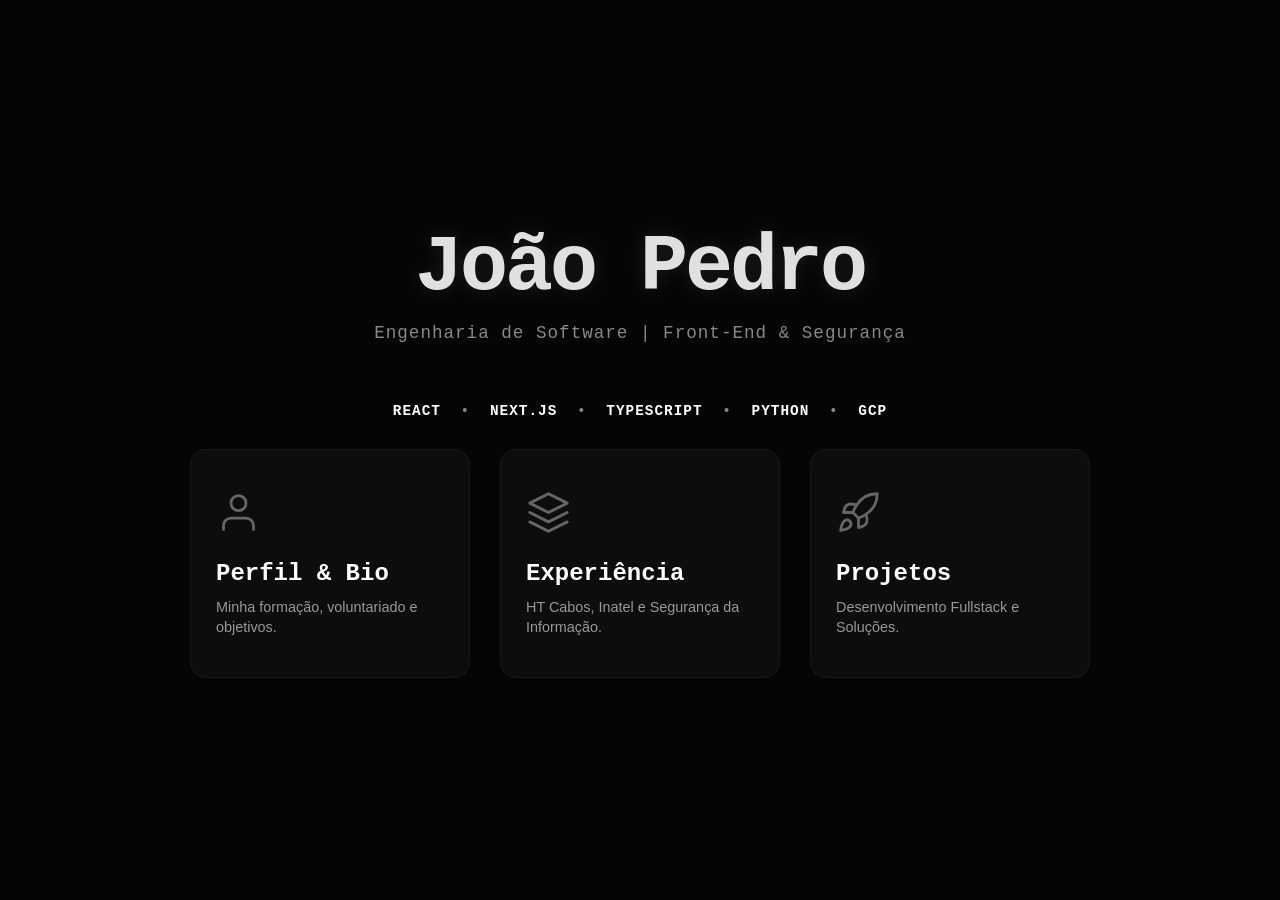
==== index.html @ fe5b1ebb "criando portfolio" ====
<!DOCTYPE html>
<html lang="pt-br">

<head>
    <meta charset="UTF-8">
    <meta name="viewport" content="width=device-width, initial-scale=1.0">
    <title>João Pedro | Portfolio</title>
    <link rel="stylesheet" href="style.css">
</head>

<body>
    <canvas id="bg-canvas"></canvas>

    <div class="intro-container" id="welcome-screen">
        <h1 class="glitch" data-text="João Pedro">João Pedro</h1>
        <p class="subtitle">Engenharia de Software | Front-End & Segurança</p>

        <div class="tech-stack-bar">
            <span>React</span> • <span>Next.js</span> • <span>TypeScript</span> • <span>Python</span> • <span>GCP</span>
        </div>

        <div class="menu-grid">
            <div class="menu-card" data-target="sobre">
                <div class="card-content">
                    <svg class="card-icon" viewBox="0 0 24 24" fill="none" stroke="currentColor" stroke-width="1.5"
                        stroke-linecap="round" stroke-linejoin="round">
                        <path d="M20 21v-2a4 4 0 0 0-4-4H8a4 4 0 0 0-4 4v2"></path>
                        <circle cx="12" cy="7" r="4"></circle>
                    </svg>
                    <h3>Perfil & Bio</h3>
                    <p>Minha formação, voluntariado e objetivos.</p>
                </div>
                <div class="card-glow"></div>
            </div>

            <div class="menu-card" data-target="carreira">
                <div class="card-content">
                    <svg class="card-icon" viewBox="0 0 24 24" fill="none" stroke="currentColor" stroke-width="1.5"
                        stroke-linecap="round" stroke-linejoin="round">
                        <path d="M12 2L2 7l10 5 10-5-10-5zM2 17l10 5 10-5M2 12l10 5 10-5"></path>
                    </svg>
                    <h3>Experiência</h3>
                    <p>HT Cabos, Inatel e Segurança da Informação.</p>
                </div>
                <div class="card-glow"></div>
            </div>

            <div class="menu-card projects-card" data-target="projetos">
                <div class="card-content">
                    <svg class="card-icon" viewBox="0 0 24 24" fill="none" stroke="currentColor" stroke-width="1.5"
                        stroke-linecap="round" stroke-linejoin="round">
                        <path
                            d="M4.5 16.5c-1.5 1.26-2 5-2 5s3.74-.5 5-2c.71-.84.7-2.13-.09-2.91a2.18 2.18 0 0 0-2.91-.09z">
                        </path>
                        <path
                            d="m12 15-3-3a22 22 0 0 1 2-3.95A12.88 12.88 0 0 1 22 2c0 2.72-.78 7.5-6 11a22.35 22.35 0 0 1-4 2z">
                        </path>
                        <path d="M9 12H4s.55-3.03 2-4c1.62-1.08 5 0 5 0"></path>
                        <path d="M12 15v5s3.03-.55 4-2c1.08-1.62 0-5 0-5"></path>
                    </svg>
                    <h3>Projetos</h3>
                    <p>Desenvolvimento Fullstack e Soluções.</p>
                </div>
                <div class="card-glow"></div>
            </div>
        </div>
    </div>

    <main id="content-layer" class="hidden">
        <button id="back-btn">
            <svg width="20" height="20" viewBox="0 0 24 24" fill="none" stroke="currentColor" stroke-width="2">
                <path d="M19 12H5M12 19l-7-7 7-7" />
            </svg>
            Voltar ao Menu
        </button>

        <article id="sobre" class="content-section">
            <div class="section-header">
                <h2 class="glitch-title">Perfil <span class="highlight">&</span> Bio</h2>
                <p class="section-desc">A fusão entre Lógica, Física e Engenharia de Software.</p>
            </div>

            <div class="bio-container">
                <div class="bio-card highlight-card">
                    <h3>João Pedro Chiachio</h3>
                    <p class="role">Front-end Developer & Security Enthusiast</p>
                    <p class="bio-text">
                        Graduando em Engenharia de Software pelo Inatel. Meu foco não é apenas escrever código, mas
                        criar <strong>experiências digitais</strong> que sejam performáticas e seguras.
                        Transito com facilidade entre a construção de interfaces complexas (React/Next.js) e a lógica de
                        proteção de dados.
                    </p>
                </div>

                <div class="bio-grid">
                    <div class="info-card">
                        <div class="icon-box">💡</div>
                        <h4>Resolução de Problemas</h4>
                        <p>Abordagem analítica herdada da física para debugar e otimizar sistemas complexos.</p>
                    </div>
                    <div class="info-card">
                        <div class="icon-box">🤝</div>
                        <h4>Voluntariado</h4>
                        <p>Atuação social na Primeira Igreja Batista, liderando eventos e ensinando música.</p>
                    </div>
                    <div class="info-card">
                        <div class="icon-box">🚀</div>
                        <h4>Objetivo</h4>
                        <p>Especializar-me em Arquitetura de Software e Cibersegurança aplicada ao Front-end.</p>
                    </div>
                </div>
            </div>
        </article>


        <article id="carreira" class="content-section">
            <div class="section-header">
                <h2 class="glitch-title">Minha <span class="highlight">Jornada</span></h2>
                <p class="section-desc">Experiência Profissional, Formação e Certificações.</p>
            </div>

            <div class="timeline-container">

                <h3 class="timeline-group-title">Experiência Profissional</h3>

                <div class="timeline-card current">
                    <div class="time-marker">Nov 2025 - Atual</div>
                    <div class="card-body">
                        <div class="card-top">
                            <div>
                                <h3>Estagiário em Desenvolvimento</h3>
                                <h4>HT Cabos e Tecnologia</h4>
                            </div>
                            <img src="https://media.licdn.com/dms/image/v2/C4D0BAQF_L1q_8yZq_Q/company-logo_100_100/company-logo_100_100/0/1630578663870?e=1746057600&v=beta&t=example"
                                alt="HT" class="company-logo" onerror="this.style.display='none'">
                        </div>
                        <p>Desenvolvimento Fullstack. Criação de interfaces com <strong>React/Next.js</strong> e
                            manipulação de dados com <strong>Python/SQL</strong>.</p>
                        <div class="tech-tags">
                            <span>Next.js</span><span>TypeScript</span><span>SQL</span>
                        </div>
                    </div>
                </div>

                <div class="timeline-card">
                    <div class="time-marker">Fev 2025 - Ago 2025</div>
                    <div class="card-body">
                        <div class="card-top">
                            <div>
                                <h3>Estagiário em Segurança da Informação</h3>
                                <h4>Inatel</h4>
                            </div>
                        </div>
                        <p>Análise de vulnerabilidades, resposta a incidentes e gestão da plataforma <em>Hacker
                                Rangers</em>.</p>
                        <div class="tech-tags">
                            <span>InfoSec</span><span>Power Automate</span>
                        </div>
                    </div>
                </div>

                <h3 class="timeline-group-title" style="margin-top: 50px;">Formação & Certificados</h3>

                <div class="education-grid">
                    <div class="edu-card">
                        <span class="year">2024 - 2029</span>
                        <h3>Engenharia de Software</h3>
                        <h4>Inatel</h4>
                        <p>Bacharelado focado em arquitetura, desenvolvimento e gestão de projetos.</p>
                    </div>

                    <div class="edu-card">
                        <span class="year">2021 - 2022</span>
                        <h3>Técnico em Telecomunicações</h3>
                        <h4>Etec Getúlio Vargas</h4>
                        <p>Base sólida em eletrônica e redes.</p>
                    </div>

                    <div class="edu-card cert">
                        <span class="year">2025</span>
                        <h3>Associate Cloud Engineer</h3>
                        <h4>Google Cloud (Udemy)</h4>
                        <p>Certificação em infraestrutura e serviços na nuvem GCP.</p>
                    </div>
                </div>

            </div>
        </article>


        <article id="projetos" class="content-section">
            <div class="section-header">
                <h2 class="glitch-title">Projetos <span class="highlight">&</span> Cases</h2>
                <p class="section-desc">De soluções corporativas a projetos pessoais.</p>
            </div>

            <div class="projects-wrapper">

                <div class="project-showcase">
                    <div class="project-preview" style="background: linear-gradient(135deg, #003366, #001a33);">
                        <div class="fake-browser">
                            <div class="dots"><span></span><span></span><span></span></div>
                            <div class="url">refrinova.ind.br</div>
                        </div>
                    </div>
                    <div class="project-details">
                        <h3>Refrinova Website</h3>
                        <p class="desc">Plataforma institucional desenvolvida para a indústria de refrigeração. Foco
                            total em SEO, performance de carregamento e design responsivo para atrair novos clientes.
                        </p>
                        <div class="tech-stack">
                            <span>HTML5</span><span>CSS3</span><span>JavaScript</span>
                        </div>
                        <a href="https://refrinova.ind.br" target="_blank" class="btn-project">Visitar Site ↗</a>
                    </div>
                </div>

                <div class="project-showcase">
                    <div class="project-preview" style="background: linear-gradient(135deg, #1a4d2e, #0f2e1b);">
                        <div class="fake-browser">
                            <div class="dots"><span></span><span></span><span></span></div>
                            <div class="url">github.io/futebol-dos-amigos</div>
                        </div>
                    </div>
                    <div class="project-details">
                        <div style="display: flex; justify-content: space-between; align-items: center;">
                            <h3>Futebol dos Amigos</h3>
                            <span
                                style="font-size: 0.7rem; background: #333; padding: 4px 8px; border-radius: 4px; color: #aaa; border: 1px solid #444;">HOBBY</span>
                        </div>
                        <p class="desc">Dashboard interativo criado para gerenciar as estatísticas do futebol de sábado.
                            Inclui artilharia, dados dos jogadores e histórico de partidas.</p>
                        <div class="tech-stack">
                            <span>GitHub Pages</span><span>JS Vanilla</span><span>CSS</span>
                        </div>
                        <a href="https://joaopedrochiachio.github.io/futebol-dos-amigos/" target="_blank"
                            class="btn-project">Ver Estatísticas ⚽</a>
                    </div>
                </div>

            </div>
        </article>

    </main>

    <div id="lightning-flash"></div>
    <script type="module" src="script.js"></script>
</body>

</html>
---- style.css ----
/* Reset Básico */
* {
    margin: 0;
    padding: 0;
    box-sizing: border-box;
    font-family: 'Courier New', monospace;
}

body {
    background-color: #050505;
    /* Preto quase absoluto */
    color: #e0e0e0;
    overflow: hidden;
    height: 100vh;
    width: 100vw;
    display: flex;
    /* Flexbox para centralizar tudo */
    justify-content: center;
    /* Centro Horizontal */
    align-items: center;
    /* Centro Vertical */
}

/* Canvas no fundo */
#bg-canvas {
    position: absolute;
    top: 0;
    left: 0;
    width: 100%;
    height: 100%;
    z-index: -1;
}

/* Container Central */
.intro-container {
    text-align: center;
    position: relative;
    z-index: 10;
    width: 100%;
    max-width: 1200px;
    /* Limite de largura para não espalhar demais */
    padding: 20px;
}

h1 {
    font-size: 5rem;
    /* Nome maior */
    margin-bottom: 10px;
    letter-spacing: -3px;
    text-shadow: 0 0 20px rgba(255, 255, 255, 0.1);
}

.subtitle {
    color: #888;
    margin-bottom: 60px;
    /* Mais espaço entre texto e cards */
    font-size: 1.1rem;
    letter-spacing: 1px;
}

/* --- GRID DE MENU --- */
.menu-grid {
    display: flex;
    /* Mudei de Grid para Flex para centralizar melhor */
    justify-content: center;
    gap: 30px;
    /* Espaço entre cards */
    flex-wrap: wrap;
}

/* Estrutura do Card */
.menu-card {
    background: rgba(15, 15, 15, 0.8);
    border: 1px solid rgba(255, 255, 255, 0.05);
    border-radius: 16px;
    width: 280px;
    /* Largura fixa para padronizar */
    padding: 40px 25px;
    cursor: pointer;
    position: relative;
    overflow: hidden;
    transition: all 0.4s cubic-bezier(0.25, 0.8, 0.25, 1);
    backdrop-filter: blur(10px);
    text-align: left;
}

/* Ícones SVG */
.card-icon {
    width: 45px;
    height: 45px;
    stroke: #666;
    margin-bottom: 20px;
    transition: 0.4s;
}

.menu-card h3 {
    font-size: 1.5rem;
    margin-bottom: 10px;
    color: #fff;
}

.menu-card p {
    font-size: 0.9rem;
    color: #999;
    line-height: 1.4;
    font-family: sans-serif;
}

/* Glow e Hover */
.card-glow {
    position: absolute;
    top: -50%;
    left: -50%;
    width: 200%;
    height: 200%;
    background: radial-gradient(circle, rgba(212, 0, 0, 0.3) 0%, transparent 60%);
    opacity: 0;
    transform: scale(0.5);
    transition: all 0.5s ease;
    pointer-events: none;
}

.menu-card:hover {
    transform: translateY(-15px);
    /* Sobe mais */
    border-color: #D40000;
    box-shadow: 0 20px 40px rgba(0, 0, 0, 0.6);
}

.menu-card:hover .card-icon {
    stroke: #D40000;
    transform: scale(1.1);
}

.menu-card:hover h3 {
    color: #fff;
}

.menu-card:hover .card-glow {
    opacity: 1;
    transform: scale(1);
}

/* Card Projetos Especial (Amarelo) */
.menu-card.projects-card:hover {
    border-color: #FFD700;
}

.menu-card.projects-card:hover .card-icon {
    stroke: #FFD700;
}

.menu-card.projects-card:hover .card-glow {
    background: radial-gradient(circle, rgba(255, 215, 0, 0.2) 0%, transparent 60%);
}

/* --- TELA DE CONTEÚDO (PÁGINAS INTERNAS) --- */
#content-layer {
    position: fixed;
    top: 0;
    left: 0;
    width: 100%;
    height: 100%;
    background: #0a0a0a;
    z-index: 100;
    opacity: 0;
    pointer-events: none;
    transition: opacity 0.8s ease;
    padding: 60px;
    overflow-y: auto;
}

#content-layer.visible {
    opacity: 1;
    pointer-events: auto;
}

/* Transições da Home */
#welcome-screen {
    transition: opacity 0.5s ease, transform 0.8s ease;
    width: 100%;
}

#welcome-screen.inactive {
    opacity: 0;
    transform: scale(1.1);
    pointer-events: none;
}

/* Flash do Raio */
#lightning-flash {
    position: fixed;
    top: 0;
    left: 0;
    width: 100vw;
    height: 100vh;
    background: white;
    opacity: 0;
    pointer-events: none;
    z-index: 9999;
    mix-blend-mode: overlay;
}

.flash-active {
    animation: flashAnim 0.8s ease-out forwards;
}

@keyframes flashAnim {
    0% {
        opacity: 0;
    }

    10% {
        opacity: 1;
        background: #FFD700;
    }

    100% {
        opacity: 0;
    }
}

@media (max-width: 900px) {
    .menu-grid {
        flex-direction: column;
        align-items: center;
    }

    h1 {
        font-size: 3rem;
    }

    .menu-card {
        width: 100%;
        max-width: 350px;
    }
}

/* --- BARRA SOCIAL --- */
.social-bar {
    display: flex;
    justify-content: center;
    gap: 15px;
    margin-bottom: 40px;
    /* Espaço antes dos cards */
}

.social-btn {
    display: flex;
    align-items: center;
    gap: 10px;
    padding: 10px 20px;
    border-radius: 30px;
    text-decoration: none;
    font-weight: bold;
    font-size: 0.9rem;
    transition: 0.3s;
    border: 1px solid rgba(255, 255, 255, 0.1);
    background: rgba(255, 255, 255, 0.05);
    color: #fff;
    font-family: sans-serif;
}

.social-btn.linkedin:hover {
    background: #0077B5;
    /* Azul LinkedIn */
    border-color: #0077B5;
    transform: translateY(-3px);
    box-shadow: 0 5px 15px rgba(0, 119, 181, 0.4);
}

.social-btn.github:hover {
    background: #333;
    border-color: #fff;
    transform: translateY(-3px);
}

/* --- ESTILOS DE CONTEÚDO INTERNO --- */

.section-title {
    font-size: 2.5rem;
    margin-bottom: 40px;
    border-bottom: 2px solid var(--mcqueen-red);
    display: inline-block;
    padding-bottom: 10px;
}

/* Tech Stack Bar (Tela Inicial) */
.tech-stack-bar {
    margin-bottom: 30px;
    color: #888;
    font-size: 0.9rem;
    letter-spacing: 1px;
    text-transform: uppercase;
}

.tech-stack-bar span {
    color: #fff;
    margin: 0 10px;
    font-weight: bold;
}

/* --- TIMELINE (CARREIRA) --- */
.timeline {
    position: relative;
    border-left: 3px solid rgba(255, 255, 255, 0.1);
    margin-left: 20px;
    padding-left: 40px;
}

.timeline-item {
    margin-bottom: 50px;
    position: relative;
}

.timeline-dot {
    width: 16px;
    height: 16px;
    background: var(--mcqueen-red);
    border-radius: 50%;
    position: absolute;
    left: -49px;
    top: 5px;
    box-shadow: 0 0 10px var(--mcqueen-red);
}

.timeline-date {
    color: var(--lightning-yellow);
    font-weight: bold;
    margin-bottom: 5px;
    font-size: 0.9rem;
}

.timeline-content {
    background: rgba(255, 255, 255, 0.03);
    padding: 25px;
    border-radius: 8px;
    border: 1px solid rgba(255, 255, 255, 0.05);
    transition: 0.3s;
}

.timeline-content:hover {
    background: rgba(255, 255, 255, 0.08);
    transform: translateX(10px);
    border-color: var(--mcqueen-red);
}

.timeline-content h3 {
    font-size: 1.4rem;
    color: #fff;
}

.timeline-content h4 {
    color: #aaa;
    margin-bottom: 15px;
    font-style: italic;
}

.timeline-content p {
    line-height: 1.6;
    color: #ccc;
}

.tags {
    margin-top: 15px;
    display: flex;
    gap: 10px;
    flex-wrap: wrap;
}

.tags span {
    background: rgba(0, 0, 0, 0.3);
    padding: 5px 12px;
    border-radius: 20px;
    font-size: 0.8rem;
    color: var(--lightning-yellow);
    border: 1px solid rgba(255, 215, 0, 0.2);
}

/* --- SOBRE (GRID) --- */
.about-grid {
    display: grid;
    grid-template-columns: repeat(auto-fit, minmax(300px, 1fr));
    gap: 20px;
}

.about-card {
    background: rgba(20, 20, 20, 0.6);
    padding: 25px;
    border-radius: 12px;
    border: 1px solid rgba(255, 255, 255, 0.05);
}

.about-card h3 {
    color: var(--mcqueen-red);
    margin-bottom: 15px;
}

.about-card ul {
    list-style: none;
}

.about-card ul li {
    margin-bottom: 10px;
    color: #ccc;
    border-bottom: 1px solid #222;
    padding-bottom: 5px;
}

.cert-badge {
    background: #fff;
    color: #000;
    padding: 10px;
    border-radius: 8px;
    display: flex;
    align-items: center;
    gap: 10px;
    font-weight: bold;
    font-size: 0.9rem;
}

/* --- PROJETOS (GRID) --- */
.projects-grid-display {
    display: grid;
    grid-template-columns: repeat(auto-fill, minmax(300px, 1fr));
    gap: 30px;
}

.project-box {
    background: #111;
    border-radius: 12px;
    overflow: hidden;
    border: 1px solid #333;
    transition: 0.3s;
}

.project-box:hover {
    transform: translateY(-10px);
    border-color: var(--lightning-yellow);
}

.project-img {
    height: 150px;
    width: 100%;
}

.project-info {
    padding: 20px;
}

.project-info h3 {
    color: #fff;
    margin-bottom: 10px;
}

.project-info p {
    font-size: 0.9rem;
    color: #888;
    margin-bottom: 20px;
}

.project-info a {
    color: var(--lightning-yellow);
    text-decoration: none;
    font-weight: bold;
}

/* --- IMPORTANDO FONTES MODERNAS --- */
@import url('https://fonts.googleapis.com/css2?family=Inter:wght@300;400;600;800&display=swap');

/* --- LAYOUT GERAL DO CONTEÚDO --- */
#content-layer {
    background: #050505;
    /* Fundo bem escuro */
    padding: 40px 20px;
    overflow-y: auto;
    /* Scrollbar estilizada */
    scrollbar-width: thin;
    scrollbar-color: #333 #000;
}

/* Botão Voltar Melhorado */
#back-btn {
    display: flex;
    align-items: center;
    gap: 10px;
    background: transparent;
    border: 1px solid rgba(255, 255, 255, 0.1);
    color: #888;
    padding: 10px 20px;
    border-radius: 30px;
    font-family: 'Inter', sans-serif;
    font-weight: 600;
    cursor: pointer;
    transition: 0.3s;
    margin-bottom: 40px;
}

#back-btn:hover {
    background: rgba(255, 255, 255, 0.05);
    color: #fff;
    border-color: #fff;
}

/* Cabeçalhos de Seção */
.section-header {
    margin-bottom: 60px;
    text-align: left;
    max-width: 800px;
    margin-left: auto;
    margin-right: auto;
}

.glitch-title {
    font-family: 'Courier New', monospace;
    /* Mantém identidade tech */
    font-size: 3rem;
    color: #fff;
    margin-bottom: 10px;
}

.highlight {
    color: var(--mcqueen-red);
}

.section-desc {
    font-family: 'Inter', sans-serif;
    font-size: 1.1rem;
    color: #888;
}

/* --- LÓGICA DE EXIBIÇÃO DAS SEÇÕES (ESSENCIAL) --- */

/* 1. Por padrão, ESCONDE todas as seções */
.content-section {
    display: none;
    opacity: 0;
    transform: translateY(20px);
    transition: opacity 0.5s ease, transform 0.5s ease;
}

/* 2. Mostra APENAS a seção que tiver a classe .active (adicionada pelo JS) */
.content-section.active {
    display: block;
    opacity: 1;
    transform: translateY(0);
    animation: fadeInSection 0.8s ease forwards;
}

/* Animação suave de entrada */
@keyframes fadeInSection {
    0% {
        opacity: 0;
        transform: translateY(30px);
    }

    100% {
        opacity: 1;
        transform: translateY(0);
    }
}

/* --- ESTILOS DO PERFIL & BIO --- */
.bio-container {
    max-width: 900px;
    margin: 0 auto;
}

.bio-card.highlight-card {
    background: linear-gradient(180deg, rgba(20, 20, 20, 0.8), rgba(10, 10, 10, 0.9));
    border: 1px solid rgba(255, 255, 255, 0.08);
    padding: 40px;
    border-radius: 20px;
    margin-bottom: 30px;
    box-shadow: 0 10px 30px rgba(0, 0, 0, 0.5);
}

.bio-card h3 {
    font-family: 'Inter', sans-serif;
    font-size: 2rem;
    color: #fff;
    margin-bottom: 5px;
}

.bio-card .role {
    color: var(--lightning-yellow);
    font-family: 'Courier New', monospace;
    margin-bottom: 20px;
    font-size: 0.9rem;
}

.bio-text {
    font-family: 'Inter', sans-serif;
    color: #ccc;
    line-height: 1.8;
    font-size: 1.05rem;
}

.bio-grid {
    display: grid;
    grid-template-columns: repeat(auto-fit, minmax(250px, 1fr));
    gap: 20px;
}

.info-card {
    background: rgba(255, 255, 255, 0.03);
    padding: 25px;
    border-radius: 15px;
    border: 1px solid rgba(255, 255, 255, 0.05);
    transition: 0.3s;
}

.info-card:hover {
    transform: translateY(-5px);
    background: rgba(255, 255, 255, 0.06);
    border-color: var(--mcqueen-red);
}

.icon-box {
    font-size: 2rem;
    margin-bottom: 15px;
}

.info-card h4 {
    font-family: 'Inter', sans-serif;
    color: #fff;
    margin-bottom: 10px;
}

.info-card p {
    font-family: 'Inter', sans-serif;
    color: #888;
    font-size: 0.9rem;
    line-height: 1.5;
}


/* --- ESTILOS DA EXPERIÊNCIA (TIMELINE) --- */
.timeline-container {
    max-width: 800px;
    margin: 0 auto;
    position: relative;
}

.timeline-group-title {
    font-family: 'Courier New', monospace;
    color: #666;
    font-size: 0.9rem;
    text-transform: uppercase;
    margin-bottom: 20px;
    border-left: 2px solid var(--mcqueen-red);
    padding-left: 10px;
}

.timeline-card {
    display: flex;
    gap: 20px;
    margin-bottom: 30px;
    opacity: 0;
    animation: slideIn 0.6s forwards;
    /* Animação de entrada */
}

.timeline-card:nth-child(2) {
    animation-delay: 0.2s;
}

.timeline-card:nth-child(3) {
    animation-delay: 0.4s;
}

.time-marker {
    min-width: 120px;
    text-align: right;
    font-family: 'Courier New', monospace;
    font-size: 0.85rem;
    color: #888;
    padding-top: 5px;
}

.timeline-card.current .time-marker {
    color: var(--lightning-yellow);
    font-weight: bold;
}

.card-body {
    flex: 1;
    background: #111;
    padding: 25px;
    border-radius: 12px;
    border-left: 3px solid #333;
    transition: 0.3s;
    position: relative;
    overflow: hidden;
}

.timeline-card.current .card-body {
    border-left-color: var(--mcqueen-red);
    background: linear-gradient(90deg, #111, #160a0a);
}

.card-body:hover {
    transform: translateX(10px);
    box-shadow: 0 5px 20px rgba(0, 0, 0, 0.4);
}

.card-top h3 {
    font-family: 'Inter', sans-serif;
    font-size: 1.2rem;
    color: #fff;
}

.card-top h4 {
    font-family: 'Inter', sans-serif;
    font-size: 0.95rem;
    color: #aaa;
    margin-bottom: 15px;
    font-weight: 400;
}

.card-body p {
    font-family: 'Inter', sans-serif;
    color: #ccc;
    font-size: 0.95rem;
    line-height: 1.6;
    margin-bottom: 15px;
}

.tech-tags span {
    display: inline-block;
    background: rgba(255, 255, 255, 0.05);
    color: #ddd;
    font-family: 'Courier New', monospace;
    font-size: 0.75rem;
    padding: 4px 10px;
    border-radius: 4px;
    margin-right: 8px;
    border: 1px solid rgba(255, 255, 255, 0.1);
}

/* Educação Grid */
.education-grid {
    display: grid;
    grid-template-columns: repeat(auto-fit, minmax(240px, 1fr));
    gap: 20px;
}

.edu-card {
    background: #111;
    padding: 20px;
    border-radius: 10px;
    border: 1px solid #222;
    transition: 0.3s;
}

.edu-card:hover {
    border-color: #444;
}

.edu-card .year {
    font-family: 'Courier New', monospace;
    color: #666;
    font-size: 0.8rem;
    display: block;
    margin-bottom: 5px;
}

.edu-card h3 {
    font-family: 'Inter', sans-serif;
    color: #fff;
    font-size: 1.1rem;
}

.edu-card h4 {
    font-family: 'Inter', sans-serif;
    color: #888;
    font-size: 0.9rem;
    margin-bottom: 10px;
}

.edu-card p {
    font-family: 'Inter', sans-serif;
    color: #aaa;
    font-size: 0.85rem;
    line-height: 1.4;
}

.edu-card.cert {
    border-color: rgba(255, 215, 0, 0.2);
}

/* Borda dourada sutil para Cert */

/* --- ESTILOS DOS PROJETOS --- */
.projects-wrapper {
    display: flex;
    flex-direction: column;
    gap: 40px;
    max-width: 900px;
    margin: 0 auto;
}

.project-showcase {
    display: flex;
    background: #111;
    border-radius: 16px;
    overflow: hidden;
    border: 1px solid #222;
    transition: 0.4s;
}

.project-showcase:hover {
    border-color: #444;
    box-shadow: 0 15px 40px rgba(0, 0, 0, 0.4);
    transform: translateY(-5px);
}

.project-preview {
    width: 45%;
    position: relative;
    display: flex;
    align-items: center;
    justify-content: center;
}

.fake-browser {
    width: 80%;
    height: 60%;
    background: rgba(0, 0, 0, 0.5);
    border-radius: 8px;
    border: 1px solid rgba(255, 255, 255, 0.1);
    padding: 10px;
}

.fake-browser .dots {
    display: flex;
    gap: 5px;
    margin-bottom: 10px;
}

.fake-browser .dots span {
    width: 8px;
    height: 8px;
    background: #555;
    border-radius: 50%;
}

.fake-browser .url {
    font-family: 'Courier New', monospace;
    color: #888;
    font-size: 0.7rem;
    text-align: center;
    background: #000;
    padding: 4px;
    border-radius: 4px;
}

.project-details {
    padding: 40px;
    width: 55%;
    display: flex;
    flex-direction: column;
    justify-content: center;
}

.project-details h3 {
    font-family: 'Inter', sans-serif;
    font-size: 1.8rem;
    color: #fff;
    margin-bottom: 10px;
}

.project-details .desc {
    font-family: 'Inter', sans-serif;
    color: #aaa;
    line-height: 1.6;
    margin-bottom: 20px;
}

.tech-stack {
    margin-bottom: 25px;
}

.tech-stack span {
    color: var(--mcqueen-red);
    font-family: 'Courier New', monospace;
    font-size: 0.85rem;
    margin-right: 15px;
    font-weight: bold;
}

.btn-project {
    display: inline-block;
    width: fit-content;
    padding: 12px 25px;
    background: #fff;
    color: #000;
    text-decoration: none;
    font-weight: bold;
    border-radius: 30px;
    font-family: 'Inter', sans-serif;
    transition: 0.3s;
}

.btn-project:hover {
    background: var(--lightning-yellow);
    transform: translateX(5px);
}

/* Responsividade */
@media (max-width: 768px) {
    .timeline-card {
        flex-direction: column;
        gap: 5px;
    }

    .time-marker {
        text-align: left;
        padding-left: 25px;
    }

    .project-showcase {
        flex-direction: column;
    }

    .project-preview {
        width: 100%;
        height: 200px;
    }

    .project-details {
        width: 100%;
        padding: 25px;
    }
}

@keyframes slideIn {
    from {
        opacity: 0;
        transform: translateY(20px);
    }

    to {
        opacity: 1;
        transform: translateY(0);
    }
}

/* --- ADAPTAÇÃO MOBILE (RESPONSIVIDADE) --- */
@media (max-width: 768px) {

    /* Ajuste Geral */
    body {
        align-items: flex-start;
        /* Permite scroll se necessário na home em telas muito pequenas */
        padding-top: 20px;
    }

    .intro-container {
        padding: 20px 15px;
        margin-top: 10vh;
        /* Desce um pouco para não ficar colado no topo */
    }

    /* Títulos e Textos */
    h1 {
        font-size: 3.5rem;
    }

    /* Nome menor */
    .subtitle {
        font-size: 0.9rem;
        margin-bottom: 30px;
    }

    .tech-stack-bar {
        font-size: 0.75rem;
        display: flex;
        flex-wrap: wrap;
        justify-content: center;
        gap: 5px;
    }

    .tech-stack-bar span {
        margin: 0 2px;
    }

    /* Menu Vertical */
    .menu-grid {
        flex-direction: column;
        align-items: center;
        gap: 20px;
    }

    .menu-card {
        width: 100%;
        /* Ocupa a largura disponível */
        max-width: 320px;
        /* Mas não exagera */
        padding: 25px 20px;
        display: flex;
        /* Ícone do lado do texto no mobile */
        align-items: center;
        gap: 15px;
        text-align: left;
    }

    .card-icon {
        width: 35px;
        height: 35px;
        margin-bottom: 0;
        /* Remove margem de baixo pois agora está ao lado */
    }

    .menu-card h3 {
        font-size: 1.2rem;
        margin-bottom: 5px;
    }

    .menu-card p {
        font-size: 0.8rem;
        display: none;
        /* Esconde descrição no mobile para limpar visual (opcional) */
    }

    /* Se quiser manter a descrição, apague o "display: none" acima */

    /* Botões Sociais */
    .social-bar {
        margin-bottom: 30px;
    }

    .social-btn {
        padding: 8px 15px;
        font-size: 0.8rem;
    }

    /* --- PÁGINAS INTERNAS NO MOBILE --- */
    #content-layer {
        padding: 20px;
    }

    .section-title {
        font-size: 2rem;
    }

    .glitch-title {
        font-size: 2rem;
    }

    /* Timeline (Carreira) empilhada */
    .timeline {
        border-left: 2px solid rgba(255, 255, 255, 0.1);
        margin-left: 10px;
        padding-left: 20px;
    }

    .timeline-dot {
        left: -29px;
        width: 14px;
        height: 14px;
    }

    .timeline-card {
        flex-direction: column;
        gap: 10px;
    }

    .time-marker {
        text-align: left;
        padding-left: 0;
        min-width: auto;
        margin-bottom: 5px;
        font-size: 0.8rem;
    }

    .card-body {
        padding: 20px;
    }

    .card-top {
        flex-direction: column;
        align-items: flex-start;
        gap: 10px;
    }

    .company-logo {
        width: 40px;
        height: 40px;
    }

    /* Projetos empilhados */
    .projects-wrapper {
        gap: 30px;
    }

    .project-showcase {
        flex-direction: column;
    }

    .project-preview {
        width: 100%;
        height: 180px;
    }

    .project-details {
        width: 100%;
        padding: 25px 20px;
    }

    .project-details h3 {
        font-size: 1.5rem;
    }

    /* Botão Voltar Fixo no Topo */
    #back-btn {
        width: 100%;
        justify-content: center;
        background: rgba(0, 0, 0, 0.8);
        position: sticky;
        /* Cola no topo ao rolar */
        top: 0;
        z-index: 50;
        backdrop-filter: blur(5px);
        margin-bottom: 30px;
    }
}
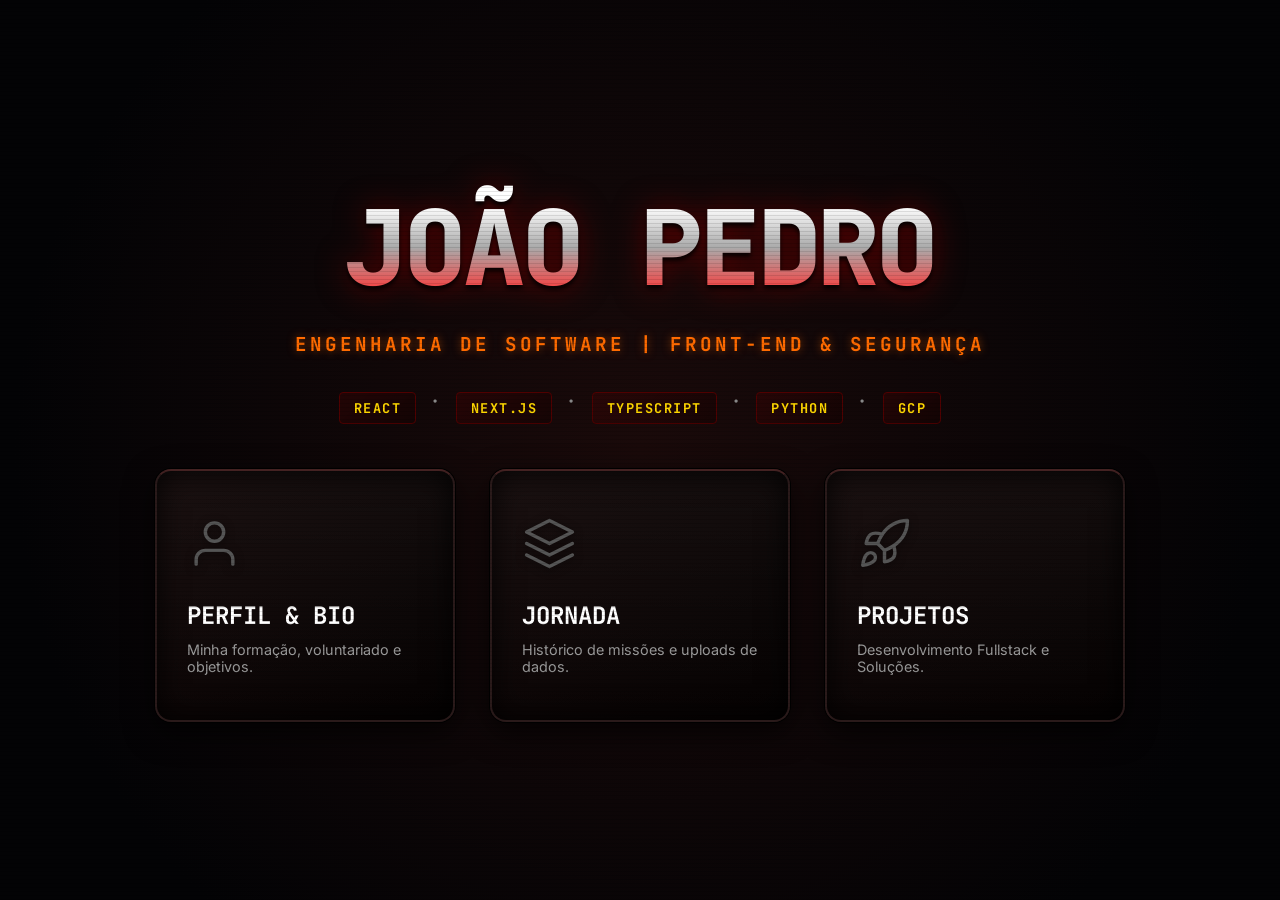
==== commit b7b84dbe: "♻️	refactor | Refatorando o codigo e desing/conteudo completo" ====
--- a/index.html
+++ b/index.html
@@ -4,7 +4,7 @@
 <head>
     <meta charset="UTF-8">
     <meta name="viewport" content="width=device-width, initial-scale=1.0">
-    <title>João Pedro | Portfolio</title>
+    <title>João Pedro | Portfolio Tech</title>
     <link rel="stylesheet" href="style.css">
 </head>
 
@@ -39,8 +39,8 @@
                         stroke-linecap="round" stroke-linejoin="round">
                         <path d="M12 2L2 7l10 5 10-5-10-5zM2 17l10 5 10-5M2 12l10 5 10-5"></path>
                     </svg>
-                    <h3>Experiência</h3>
-                    <p>HT Cabos, Inatel e Segurança da Informação.</p>
+                    <h3>Jornada</h3>
+                    <p>Histórico de missões e uploads de dados.</p>
                 </div>
                 <div class="card-glow"></div>
             </div>
@@ -116,77 +116,115 @@
         <article id="carreira" class="content-section">
             <div class="section-header">
                 <h2 class="glitch-title">Minha <span class="highlight">Jornada</span></h2>
-                <p class="section-desc">Experiência Profissional, Formação e Certificações.</p>
-            </div>
-
-            <div class="timeline-container">
-
-                <h3 class="timeline-group-title">Experiência Profissional</h3>
-
-                <div class="timeline-card current">
-                    <div class="time-marker">Nov 2025 - Atual</div>
-                    <div class="card-body">
-                        <div class="card-top">
-                            <div>
-                                <h3>Estagiário em Desenvolvimento</h3>
-                                <h4>HT Cabos e Tecnologia</h4>
-                            </div>
-                            <img src="https://media.licdn.com/dms/image/v2/C4D0BAQF_L1q_8yZq_Q/company-logo_100_100/company-logo_100_100/0/1630578663870?e=1746057600&v=beta&t=example"
-                                alt="HT" class="company-logo" onerror="this.style.display='none'">
-                        </div>
-                        <p>Desenvolvimento Fullstack. Criação de interfaces com <strong>React/Next.js</strong> e
-                            manipulação de dados com <strong>Python/SQL</strong>.</p>
-                        <div class="tech-tags">
-                            <span>Next.js</span><span>TypeScript</span><span>SQL</span>
-                        </div>
-                    </div>
-                </div>
-
-                <div class="timeline-card">
-                    <div class="time-marker">Fev 2025 - Ago 2025</div>
-                    <div class="card-body">
-                        <div class="card-top">
-                            <div>
-                                <h3>Estagiário em Segurança da Informação</h3>
-                                <h4>Inatel</h4>
-                            </div>
-                        </div>
-                        <p>Análise de vulnerabilidades, resposta a incidentes e gestão da plataforma <em>Hacker
-                                Rangers</em>.</p>
-                        <div class="tech-tags">
-                            <span>InfoSec</span><span>Power Automate</span>
-                        </div>
-                    </div>
-                </div>
-
-                <h3 class="timeline-group-title" style="margin-top: 50px;">Formação & Certificados</h3>
-
-                <div class="education-grid">
-                    <div class="edu-card">
-                        <span class="year">2024 - 2029</span>
-                        <h3>Engenharia de Software</h3>
-                        <h4>Inatel</h4>
-                        <p>Bacharelado focado em arquitetura, desenvolvimento e gestão de projetos.</p>
-                    </div>
-
-                    <div class="edu-card">
-                        <span class="year">2021 - 2022</span>
-                        <h3>Técnico em Telecomunicações</h3>
+                <p class="section-desc">Linha do Tempo Profissional & Arquivo Acadêmico.</p>
+            </div>
+
+            <div class="journey-block">
+                <h3 class="block-title">Missões Profissionais</h3>
+
+                <div class="timeline-journey">
+                    <div class="central-line"></div>
+
+                    <div class="journey-item right status-active" data-tilt>
+                        <div class="journey-marker pulse"></div>
+                        <div class="journey-content">
+                            <div class="date-badge">Nov 2025 - Momento</div>
+                            <h3>Estagiário em Desenvolvimento</h3>
+                            <h4>HT Cabos e Tecnologia</h4>
+                            <ul class="job-details">
+                                <li>Frontend: React, Next.js e TypeScript focados em usabilidade.</li>
+                                <li>Backend: Python e SQL para regras de negócio e integridade.</li>
+                                <li>Otimização de processos e resolução ativa de bugs.</li>
+                            </ul>
+                            <div class="tech-tags"><span>Fullstack</span><span>React</span><span>Python</span></div>
+                        </div>
+                    </div>
+
+                    <div class="journey-item left status-finished" data-tilt>
+                        <div class="journey-marker off"></div>
+                        <div class="journey-content">
+                            <div class="date-badge">Fev 2025 - Ago 2025</div>
+                            <h3>Estagiário em Segurança da Informação</h3>
+                            <h4>Inatel</h4>
+                            <ul class="job-details">
+                                <li>Análise de vulnerabilidades e resposta a incidentes.</li>
+                                <li>Gestão da plataforma <em>Hacker Rangers</em> e Compliance.</li>
+                            </ul>
+                            <div class="tech-tags"><span>CyberSec</span><span>Blue Team</span></div>
+                        </div>
+                    </div>
+
+                    <div class="journey-item right status-finished" data-tilt>
+                        <div class="journey-marker off"></div>
+                        <div class="journey-content">
+                            <div class="date-badge">Ago 2023 - Out 2024</div>
+                            <h3>Suporte Técnico & Gestão</h3>
+                            <h4>Refrinova Serviços</h4>
+                            <ul class="job-details">
+                                <li>Suporte ao software ArkMedes e análise de dados operacionais.</li>
+                                <li>Gestão administrativa e otimização de processos.</li>
+                            </ul>
+                            <div class="tech-tags"><span>Suporte</span><span>Gestão</span></div>
+                        </div>
+                    </div>
+                </div>
+            </div>
+
+            <div class="journey-block">
+                <h3 class="block-title">Formação & Credenciais</h3>
+
+                <div class="bento-grid">
+
+                    <div class="bento-card large" data-tilt>
+                        <div class="bento-icon">🎓</div>
+                        <div class="bento-info">
+                            <span class="bento-date">2024 - 2029</span>
+                            <h3>Engenharia de Software</h3>
+                            <h4>Inatel</h4>
+                            <p>Bacharelado com ênfase em IA, C++ e Redes Sem Fio.</p>
+                        </div>
+                    </div>
+
+                    <div class="bento-card medium google-card" data-tilt>
+                        <div class="bento-top">
+                            <div class="bento-icon">☁️</div>
+                            <span class="cert-badge">Certificado</span>
+                        </div>
+                        <div class="bento-info">
+                            <h3>Associate Cloud Engineer</h3>
+                            <h4>Google Cloud (GCP)</h4>
+                            <p class="code">Credencial: UC-62ab...4923</p>
+                        </div>
+                    </div>
+
+                    <div class="bento-card medium security-card" data-tilt>
+                        <div class="bento-top">
+                            <div class="bento-icon">🛡️</div>
+                            <span class="cert-badge">Udemy</span>
+                        </div>
+                        <div class="bento-info">
+                            <h3>Ethical Hacking Foundations</h3>
+                            <h4>Networking Security</h4>
+                            <p class="code">TCP/IP, OSI & VPN Analysis</p>
+                        </div>
+                    </div>
+
+                    <div class="bento-card small" data-tilt>
+                        <h3>Téc. Telecom</h3>
                         <h4>Etec Getúlio Vargas</h4>
-                        <p>Base sólida em eletrônica e redes.</p>
-                    </div>
-
-                    <div class="edu-card cert">
-                        <span class="year">2025</span>
-                        <h3>Associate Cloud Engineer</h3>
-                        <h4>Google Cloud (Udemy)</h4>
-                        <p>Certificação em infraestrutura e serviços na nuvem GCP.</p>
-                    </div>
-                </div>
-
-            </div>
+                        <span class="bento-date">2021 - 2022</span>
+                    </div>
+
+                    <div class="bento-card small" data-tilt>
+                        <h3>Informática</h3>
+                        <h4>Microcamp</h4>
+                        <span class="bento-date">2017 - 2019</span>
+                    </div>
+
+                </div>
+            </div>
+
         </article>
-
 
         <article id="projetos" class="content-section">
             <div class="section-header">
@@ -195,7 +233,6 @@
             </div>
 
             <div class="projects-wrapper">
-
                 <div class="project-showcase">
                     <div class="project-preview" style="background: linear-gradient(135deg, #003366, #001a33);">
                         <div class="fake-browser">
@@ -205,12 +242,9 @@
                     </div>
                     <div class="project-details">
                         <h3>Refrinova Website</h3>
-                        <p class="desc">Plataforma institucional desenvolvida para a indústria de refrigeração. Foco
-                            total em SEO, performance de carregamento e design responsivo para atrair novos clientes.
-                        </p>
-                        <div class="tech-stack">
-                            <span>HTML5</span><span>CSS3</span><span>JavaScript</span>
-                        </div>
+                        <p class="desc">Plataforma institucional desenvolvida para a indústria de refrigeração. Foco em
+                            SEO e performance.</p>
+                        <div class="tech-stack"><span>HTML5</span><span>CSS3</span><span>JavaScript</span></div>
                         <a href="https://refrinova.ind.br" target="_blank" class="btn-project">Visitar Site ↗</a>
                     </div>
                 </div>
@@ -228,21 +262,17 @@
                             <span
                                 style="font-size: 0.7rem; background: #333; padding: 4px 8px; border-radius: 4px; color: #aaa; border: 1px solid #444;">HOBBY</span>
                         </div>
-                        <p class="desc">Dashboard interativo criado para gerenciar as estatísticas do futebol de sábado.
-                            Inclui artilharia, dados dos jogadores e histórico de partidas.</p>
-                        <div class="tech-stack">
-                            <span>GitHub Pages</span><span>JS Vanilla</span><span>CSS</span>
-                        </div>
+                        <p class="desc">Dashboard interativo para gerenciar estatísticas de futebol amador. Artilharia,
+                            dados e histórico.</p>
+                        <div class="tech-stack"><span>GitHub Pages</span><span>JS Vanilla</span></div>
                         <a href="https://joaopedrochiachio.github.io/futebol-dos-amigos/" target="_blank"
                             class="btn-project">Ver Estatísticas ⚽</a>
                     </div>
                 </div>
-
             </div>
         </article>
 
     </main>
-
     <div id="lightning-flash"></div>
     <script type="module" src="script.js"></script>
 </body>
--- a/style.css
+++ b/style.css
@@ -1,27 +1,64 @@
+/* --- IMPORTANDO FONTES MODERNAS --- */
+@import url('https://fonts.googleapis.com/css2?family=Inter:wght@300;400;600&family=JetBrains+Mono:wght@700;800&display=swap');
+
+/* --- PALETA "IRON TECH" + ROYAL (ATUALIZADA) --- */
+:root {
+    /* Cores Base (Mantidas) */
+    --iron-red-dark: #500000;
+    --iron-red-bright: #ff3333;
+    --iron-gold: #ffd700;
+    --iron-orange: #ff6b00;
+    --bg-dark: #030305;
+    --neon-glow: 0 0 10px rgba(255, 51, 51, 0.5), 0 0 25px rgba(255, 51, 51, 0.3);
+
+    /* Novas Cores Royal / Profissional */
+    --royal-gold: #D4AF37;
+    /* Dourado Clássico (Mais sério) */
+    --royal-red: #800000;
+    /* Vermelho Vinho */
+    --obsidian: #0a0a0a;
+    /* Preto Profundo para cards antigos */
+    --glass-border: rgba(255, 255, 255, 0.08);
+
+    /* Fontes */
+    --tech-font: 'JetBrains Mono', monospace;
+    --body-font: 'Inter', sans-serif;
+}
+
 /* Reset Básico */
 * {
     margin: 0;
     padding: 0;
     box-sizing: border-box;
-    font-family: 'Courier New', monospace;
 }
 
 body {
-    background-color: #050505;
-    /* Preto quase absoluto */
+    background: radial-gradient(circle at center, #1a0a0a 0%, var(--bg-dark) 80%);
     color: #e0e0e0;
     overflow: hidden;
     height: 100vh;
     width: 100vw;
     display: flex;
-    /* Flexbox para centralizar tudo */
     justify-content: center;
-    /* Centro Horizontal */
     align-items: center;
-    /* Centro Vertical */
-}
-
-/* Canvas no fundo */
+    font-family: var(--body-font);
+    position: relative;
+}
+
+/* TEXTURA DE SCANLINES */
+body::after {
+    content: "";
+    position: fixed;
+    top: 0;
+    left: 0;
+    width: 100%;
+    height: 100%;
+    background: repeating-linear-gradient(0deg, rgba(0, 0, 0, 0.15) 0px, rgba(0, 0, 0, 0.15) 1px, transparent 1px, transparent 4px);
+    pointer-events: none;
+    z-index: 9998;
+    opacity: 0.7;
+}
+
 #bg-canvas {
     position: absolute;
     top: 0;
@@ -29,145 +66,215 @@
     width: 100%;
     height: 100%;
     z-index: -1;
-}
-
-/* Container Central */
+    filter: contrast(1.3) brightness(1.1);
+}
+
+/* --- TÍTULOS E TEXTOS GERAIS (MANTIDOS) --- */
+h1.glitch {
+    font-family: var(--tech-font);
+    font-size: 6.5rem;
+    font-weight: 800;
+    text-transform: uppercase;
+    letter-spacing: -3px;
+    margin-bottom: 15px;
+    background: linear-gradient(180deg, #fff 20%, #aaa 50%, var(--iron-red-bright) 85%);
+    -webkit-background-clip: text;
+    -webkit-text-fill-color: transparent;
+    filter: drop-shadow(0 4px 2px rgba(0, 0, 0, 0.8)) drop-shadow(0 0 15px var(--iron-red-dark));
+}
+
+.subtitle {
+    font-family: var(--tech-font);
+    color: var(--iron-orange);
+    font-size: 1.2rem;
+    letter-spacing: 3px;
+    text-transform: uppercase;
+    margin-bottom: 35px;
+    font-weight: 700;
+    text-shadow: 0 0 8px rgba(255, 107, 0, 0.5);
+}
+
+.section-header {
+    text-align: center;
+    margin-bottom: 60px;
+    position: relative;
+    z-index: 2;
+}
+
+.glitch-title {
+    font-family: var(--tech-font);
+    font-size: 3.5rem;
+    text-transform: uppercase;
+    color: #fff;
+    letter-spacing: 1.5px;
+    text-shadow: 0 0 15px rgba(255, 51, 51, 0.6);
+    margin-bottom: 10px;
+}
+
+.section-desc {
+    font-family: var(--body-font);
+    font-weight: 300;
+    color: #aaa;
+    font-size: 1.1rem;
+    max-width: 600px;
+    margin: 0 auto;
+    line-height: 1.6;
+}
+
+.highlight {
+    color: var(--iron-red-bright);
+    font-weight: 600;
+    text-shadow: 0 0 10px var(--iron-red-bright);
+}
+
+/* Tech Stack Bar (Home) */
+.tech-stack-bar {
+    margin-bottom: 45px;
+    font-family: var(--tech-font);
+    font-size: 0.85rem;
+    color: #888;
+    text-transform: uppercase;
+    letter-spacing: 1.5px;
+    display: flex;
+    justify-content: center;
+    gap: 15px;
+    flex-wrap: wrap;
+}
+
+.tech-stack-bar span {
+    color: var(--iron-gold);
+    padding: 6px 14px;
+    background: linear-gradient(135deg, rgba(80, 0, 0, 0.3), rgba(20, 0, 0, 0.5));
+    border: 1px solid var(--iron-red-dark);
+    border-radius: 4px;
+    font-weight: 700;
+}
+
 .intro-container {
     text-align: center;
     position: relative;
     z-index: 10;
     width: 100%;
     max-width: 1200px;
-    /* Limite de largura para não espalhar demais */
     padding: 20px;
 }
 
-h1 {
-    font-size: 5rem;
-    /* Nome maior */
-    margin-bottom: 10px;
-    letter-spacing: -3px;
-    text-shadow: 0 0 20px rgba(255, 255, 255, 0.1);
-}
-
-.subtitle {
-    color: #888;
-    margin-bottom: 60px;
-    /* Mais espaço entre texto e cards */
-    font-size: 1.1rem;
-    letter-spacing: 1px;
-}
-
-/* --- GRID DE MENU --- */
+/* --- MENU PRINCIPAL (Cards) --- */
 .menu-grid {
     display: flex;
-    /* Mudei de Grid para Flex para centralizar melhor */
     justify-content: center;
-    gap: 30px;
-    /* Espaço entre cards */
+    gap: 35px;
     flex-wrap: wrap;
-}
-
-/* Estrutura do Card */
+    perspective: 1500px;
+}
+
 .menu-card {
-    background: rgba(15, 15, 15, 0.8);
-    border: 1px solid rgba(255, 255, 255, 0.05);
+    background: linear-gradient(to bottom, rgba(255, 255, 255, 0.03) 0%, transparent 100%), linear-gradient(135deg, #140a0a, #050202);
+    border: 2px solid #2a1a1a;
+    border-top-color: #442222;
     border-radius: 16px;
-    width: 280px;
-    /* Largura fixa para padronizar */
-    padding: 40px 25px;
+    width: 300px;
+    padding: 45px 30px;
     cursor: pointer;
     position: relative;
     overflow: hidden;
-    transition: all 0.4s cubic-bezier(0.25, 0.8, 0.25, 1);
-    backdrop-filter: blur(10px);
     text-align: left;
-}
-
-/* Ícones SVG */
+    transition: all 0.4s cubic-bezier(0.165, 0.84, 0.44, 1);
+    box-shadow: inset 0 0 30px rgba(0, 0, 0, 0.9), 0 10px 30px rgba(0, 0, 0, 0.7), 0 0 0 1px rgba(0, 0, 0, 1);
+}
+
 .card-icon {
-    width: 45px;
-    height: 45px;
-    stroke: #666;
-    margin-bottom: 20px;
+    width: 55px;
+    height: 55px;
+    stroke: #555;
+    margin-bottom: 25px;
     transition: 0.4s;
+    filter: drop-shadow(0 2px 4px rgba(0, 0, 0, 0.5));
+}
+
+.card-glow {
+    position: absolute;
+    top: 50%;
+    left: 50%;
+    width: 200%;
+    height: 200%;
+    background: radial-gradient(circle, var(--iron-red-bright), transparent 50%);
+    opacity: 0;
+    transform: translate(-50%, -50%) scale(0.3);
+    transition: all 0.6s ease;
+    pointer-events: none;
+    mix-blend-mode: hard-light;
 }
 
 .menu-card h3 {
+    font-family: var(--tech-font);
+    color: #fff;
     font-size: 1.5rem;
     margin-bottom: 10px;
-    color: #fff;
+    text-transform: uppercase;
 }
 
 .menu-card p {
+    font-family: var(--body-font);
+    color: #999;
     font-size: 0.9rem;
-    color: #999;
-    line-height: 1.4;
-    font-family: sans-serif;
-}
-
-/* Glow e Hover */
-.card-glow {
-    position: absolute;
-    top: -50%;
-    left: -50%;
-    width: 200%;
-    height: 200%;
-    background: radial-gradient(circle, rgba(212, 0, 0, 0.3) 0%, transparent 60%);
-    opacity: 0;
-    transform: scale(0.5);
-    transition: all 0.5s ease;
+}
+
+.menu-card:hover {
+    transform: translateY(-15px) scale(1.03);
+    border-color: var(--iron-red-bright);
+    box-shadow: var(--neon-glow), inset 0 0 40px rgba(80, 0, 0, 0.4);
+}
+
+.menu-card:hover .card-icon {
+    stroke: var(--iron-red-bright);
+    transform: scale(1.15) rotate(-5deg);
+    filter: drop-shadow(0 0 15px var(--iron-red-bright));
+}
+
+.menu-card:hover .card-glow {
+    opacity: 0.8;
+    transform: translate(-50%, -50%) scale(1);
+}
+
+.menu-card.spinning {
+    animation: spinFrenzy 1.2s cubic-bezier(0.6, -0.28, 0.735, 0.045) forwards;
     pointer-events: none;
-}
-
-.menu-card:hover {
-    transform: translateY(-15px);
-    /* Sobe mais */
-    border-color: #D40000;
-    box-shadow: 0 20px 40px rgba(0, 0, 0, 0.6);
-}
-
-.menu-card:hover .card-icon {
-    stroke: #D40000;
-    transform: scale(1.1);
-}
-
-.menu-card:hover h3 {
-    color: #fff;
-}
-
-.menu-card:hover .card-glow {
-    opacity: 1;
-    transform: scale(1);
-}
-
-/* Card Projetos Especial (Amarelo) */
-.menu-card.projects-card:hover {
-    border-color: #FFD700;
-}
-
-.menu-card.projects-card:hover .card-icon {
-    stroke: #FFD700;
-}
-
-.menu-card.projects-card:hover .card-glow {
-    background: radial-gradient(circle, rgba(255, 215, 0, 0.2) 0%, transparent 60%);
-}
-
-/* --- TELA DE CONTEÚDO (PÁGINAS INTERNAS) --- */
+    border-color: #fff !important;
+    box-shadow: 0 0 80px var(--iron-red-bright) !important;
+}
+
+@keyframes spinFrenzy {
+    0% {
+        transform: rotateY(0deg) scale(1);
+    }
+
+    40% {
+        transform: rotateY(360deg) scale(1.2);
+    }
+
+    100% {
+        transform: rotateY(1080deg) scale(0);
+        opacity: 0;
+    }
+}
+
+/* --- PAINEL DE CONTEÚDO (HUD) --- */
 #content-layer {
     position: fixed;
     top: 0;
     left: 0;
     width: 100%;
     height: 100%;
-    background: #0a0a0a;
+    background: rgba(5, 2, 2, 0.95);
     z-index: 100;
     opacity: 0;
     pointer-events: none;
-    transition: opacity 0.8s ease;
-    padding: 60px;
+    transition: opacity 0.5s ease;
+    padding: 40px 20px;
     overflow-y: auto;
+    backdrop-filter: blur(20px);
+    border: 1px solid rgba(255, 51, 51, 0.1);
 }
 
 #content-layer.visible {
@@ -175,26 +282,561 @@
     pointer-events: auto;
 }
 
-/* Transições da Home */
-#welcome-screen {
-    transition: opacity 0.5s ease, transform 0.8s ease;
+.content-section {
+    display: none;
+    opacity: 0;
+    transform: translateY(40px);
     width: 100%;
-}
-
-#welcome-screen.inactive {
+    max-width: 1100px;
+    margin: 0 auto;
+}
+
+.content-section.active {
+    display: block;
+    animation: fadeInSection 0.7s cubic-bezier(0.23, 1, 0.32, 1) forwards 0.2s;
+}
+
+@keyframes fadeInSection {
+    to {
+        opacity: 1;
+        transform: translateY(0);
+    }
+}
+
+/* Botão Voltar */
+#back-btn {
+    display: flex;
+    align-items: center;
+    gap: 12px;
+    margin: 0 auto 50px auto;
+    background: rgba(20, 0, 0, 0.5);
+    border: 1px solid var(--iron-red-dark);
+    color: #fff;
+    padding: 14px 35px;
+    border-radius: 4px;
+    font-family: var(--tech-font);
+    font-weight: 800;
+    text-transform: uppercase;
+    cursor: pointer;
+    transition: 0.3s;
+}
+
+#back-btn:hover {
+    background: var(--iron-red-bright);
+    border-color: var(--iron-red-bright);
+    box-shadow: 0 0 30px var(--iron-red-bright);
+}
+
+/* --- TÍTULOS DE BLOCO (NOVO) --- */
+.block-title {
+    text-align: center;
+    font-family: var(--tech-font);
+    font-size: 1.4rem;
+    margin-bottom: 50px;
+    letter-spacing: 3px;
+    text-transform: uppercase;
+}
+
+.block-title.royal-gold {
+    color: var(--royal-gold);
+    text-shadow: 0 0 15px rgba(212, 175, 55, 0.3);
+}
+
+.block-title.royal-silver {
+    color: #ccc;
+    text-shadow: 0 0 10px rgba(255, 255, 255, 0.2);
+}
+
+
+/* --- TIMELINE ZIG-ZAG (WORK) --- */
+.timeline-journey {
+    position: relative;
+    margin: 60px 0;
+    padding: 20px 0;
+    max-width: 1000px;
+    margin: 0 auto;
+}
+
+.central-line {
+    position: absolute;
+    top: 0;
+    bottom: 0;
+    left: 50%;
+    width: 4px;
+    background: linear-gradient(to bottom, transparent, var(--iron-red-dark), var(--iron-red-bright), var(--iron-red-dark), transparent);
+    transform: translateX(-50%);
+    box-shadow: 0 0 20px var(--iron-red-bright);
+    z-index: 1;
+}
+
+.central-line.gold-line {
+    background: linear-gradient(to bottom, transparent, var(--royal-red), var(--royal-gold), var(--royal-red), transparent);
+    box-shadow: 0 0 10px var(--royal-red);
+    width: 2px;
+}
+
+.journey-item {
+    position: relative;
+    width: 50%;
+    padding: 0 60px;
+    box-sizing: border-box;
+    z-index: 2;
     opacity: 0;
-    transform: scale(1.1);
-    pointer-events: none;
-}
-
-/* Flash do Raio */
+    transition: all 0.6s ease-out;
+    margin-bottom: 60px;
+}
+
+.journey-item.left {
+    left: 0;
+    text-align: right;
+}
+
+.journey-item.right {
+    margin-left: 50%;
+    text-align: left;
+}
+
+.journey-content {
+    background: rgba(15, 5, 5, 0.9);
+    border: 1px solid #333;
+    padding: 30px;
+    border-radius: 12px;
+    position: relative;
+    backdrop-filter: blur(10px);
+    box-shadow: 0 5px 25px rgba(0, 0, 0, 0.6);
+    border-left: 4px solid var(--iron-red-dark);
+}
+
+.journey-content::before {
+    content: '';
+    position: absolute;
+    top: 35px;
+    width: 60px;
+    height: 2px;
+    background: var(--iron-red-dark);
+}
+
+.journey-item.left .journey-content::before {
+    right: -64px;
+}
+
+.journey-item.right .journey-content::before {
+    left: -64px;
+}
+
+.journey-marker {
+    position: absolute;
+    top: 52px;
+    width: 24px;
+    height: 24px;
+    border-radius: 50%;
+    z-index: 3;
+    background: #000;
+    border: 3px solid #444;
+    transition: 0.3s;
+}
+
+.journey-item.left .journey-marker {
+    right: -12px;
+}
+
+.journey-item.right .journey-marker {
+    left: -12px;
+}
+
+/* 1. STATUS ACTIVE (Ouro e Glória) */
+.journey-item.status-active .journey-content {
+    background: linear-gradient(135deg, rgba(30, 10, 0, 0.8), rgba(10, 5, 5, 0.95));
+    border: 1px solid var(--royal-gold);
+    box-shadow: 0 10px 40px rgba(0, 0, 0, 0.8);
+}
+
+.journey-item.status-active h3 {
+    color: #fff;
+    text-shadow: 0 0 10px rgba(255, 255, 255, 0.5);
+}
+
+.journey-item.status-active h4 {
+    color: var(--royal-gold);
+    font-weight: 800;
+    letter-spacing: 1px;
+}
+
+.journey-marker.gold-marker {
+    background: var(--royal-gold);
+    border-color: #fff;
+    box-shadow: 0 0 20px var(--royal-gold);
+    animation: pulseReactor 2s infinite;
+}
+
+/* 2. STATUS ARCHIVED (Obsidiana / Luz Preta) */
+.journey-item.status-archived .journey-content {
+    background: linear-gradient(145deg, #050505, #0f0f0f);
+    /* Bem escuro */
+    border: 1px solid #222;
+    /* Borda quase invisível */
+    border-left: 3px solid #333;
+    /* Detalhe cinza */
+    opacity: 0.8;
+    transition: all 0.4s ease;
+}
+
+.journey-item.status-archived h3 {
+    color: #888;
+    font-weight: 600;
+}
+
+.journey-item.status-archived h4 {
+    color: #555;
+}
+
+.journey-item.status-archived .job-details li {
+    color: #444;
+    border-color: #222;
+}
+
+.journey-item.status-archived .tech-tags span {
+    border-color: #333;
+    color: #555;
+    background: #000;
+}
+
+/* Efeito Hover na Obsidiana */
+.journey-item.status-archived:hover .journey-content {
+    opacity: 1;
+    border-color: #444;
+    box-shadow: 0 5px 20px rgba(0, 0, 0, 0.5);
+    transform: translateY(-2px);
+}
+
+.journey-item.status-archived:hover h3 {
+    color: #fff;
+}
+
+.journey-marker.obsidian-marker {
+    background: #000;
+    border: 2px solid #333;
+}
+
+/* --- TIPOGRAFIA INTERNA DO CARD --- */
+.journey-content h3 {
+    font-family: var(--tech-font);
+    color: #fff;
+    font-size: 1.3rem;
+    margin-bottom: 5px;
+}
+
+.journey-content h4 {
+    font-family: var(--body-font);
+    color: var(--iron-orange);
+    font-weight: 600;
+    font-size: 0.95rem;
+    margin-bottom: 15px;
+    text-transform: uppercase;
+}
+
+.date-badge {
+    display: inline-block;
+    font-family: var(--tech-font);
+    font-size: 0.75rem;
+    margin-bottom: 15px;
+    padding: 3px 8px;
+    border-radius: 4px;
+    background: rgba(255, 255, 255, 0.05);
+    border: 1px solid rgba(255, 255, 255, 0.1);
+    color: #888;
+}
+
+.status-active .date-badge {
+    color: var(--royal-gold);
+    border-color: rgba(212, 175, 55, 0.3);
+}
+
+.job-details {
+    list-style: none;
+    margin: 15px 0;
+}
+
+.job-details li {
+    font-size: 0.9rem;
+    color: #ccc;
+    margin-bottom: 8px;
+    line-height: 1.5;
+}
+
+.tech-tags span {
+    display: inline-block;
+    font-size: 0.7rem;
+    padding: 4px 8px;
+    margin-right: 5px;
+    background: #000;
+    border: 1px solid #333;
+    color: #888;
+    font-family: var(--tech-font);
+}
+
+.status-active .tech-tags span {
+    border-color: var(--iron-orange);
+    color: var(--iron-orange);
+}
+
+@keyframes pulseReactor {
+    0% {
+        box-shadow: 0 0 0 0 rgba(255, 50, 50, 0.7);
+    }
+
+    70% {
+        box-shadow: 0 0 0 20px rgba(255, 30, 30, 0);
+    }
+
+    100% {
+        box-shadow: 0 0 0 0 rgba(0, 0, 0, 0);
+    }
+}
+
+/* Efeito Tilt Base */
+.journey-content,
+.cert-card {
+    transform-style: preserve-3d;
+    transform: perspective(1000px);
+}
+
+.journey-content * {
+    transform: translateZ(10px);
+}
+
+/* --- GRID DE CERTIFICAÇÕES (NOVO) --- */
+.grid-certifications {
+    display: grid;
+    grid-template-columns: repeat(2, 1fr);
+    gap: 25px;
+    max-width: 900px;
+    margin: 0 auto;
+}
+
+.cert-card {
+    background: rgba(10, 10, 10, 0.6);
+    border: 1px solid var(--glass-border);
+    padding: 25px;
+    border-radius: 12px;
+    display: flex;
+    align-items: flex-start;
+    gap: 15px;
+    transition: 0.3s;
+}
+
+.cert-card:hover {
+    background: rgba(20, 20, 20, 0.8);
+    border-color: #444;
+    transform: translateY(-5px);
+}
+
+.major-card {
+    grid-column: span 2;
+    border-left: 3px solid #00aaff;
+    background: linear-gradient(90deg, rgba(0, 20, 40, 0.3), transparent);
+}
+
+.tech-card {
+    border-left: 3px solid var(--royal-gold);
+}
+
+.minor-card {
+    padding: 15px;
+    align-items: center;
+    border: 1px solid #222;
+}
+
+.cert-icon {
+    font-size: 2rem;
+}
+
+.cert-info h3 {
+    font-size: 1.1rem;
+    color: #fff;
+    margin-bottom: 2px;
+    text-transform: uppercase;
+    font-family: var(--tech-font);
+}
+
+.cert-info h4 {
+    font-size: 0.9rem;
+    color: #888;
+    font-weight: 400;
+    margin-bottom: 10px;
+}
+
+.credential-code {
+    font-family: 'Courier New', monospace;
+    font-size: 0.7rem;
+    color: #555;
+    background: #000;
+    padding: 4px;
+    border-radius: 4px;
+    display: inline-block;
+}
+
+.mini-tags {
+    display: flex;
+    gap: 5px;
+    margin-top: 10px;
+}
+
+.mini-tags span {
+    font-size: 0.65rem;
+    padding: 2px 6px;
+    border: 1px solid #333;
+    border-radius: 3px;
+    color: #aaa;
+    text-transform: uppercase;
+}
+
+/* DIVISOR REAL */
+.royal-divider {
+    display: flex;
+    align-items: center;
+    justify-content: center;
+    gap: 15px;
+    margin: 60px 0;
+    opacity: 0.3;
+}
+
+.royal-divider .line {
+    height: 1px;
+    width: 150px;
+    background: #fff;
+}
+
+.royal-divider .diamond {
+    width: 8px;
+    height: 8px;
+    background: var(--royal-gold);
+    transform: rotate(45deg);
+}
+
+/* VOLUNTARIADO */
+.volunteer-section {
+    text-align: center;
+    margin-top: 50px;
+    border-top: 1px solid #222;
+    padding-top: 20px;
+    color: #555;
+    font-size: 0.9rem;
+}
+
+.volunteer-section h4 {
+    text-transform: uppercase;
+    letter-spacing: 2px;
+    margin-bottom: 10px;
+    font-size: 0.8rem;
+    color: #444;
+}
+
+/* --- BIO & PROJETOS (Mantidos) --- */
+.bio-container,
+.projects-wrapper {
+    display: flex;
+    flex-direction: column;
+    gap: 40px;
+    max-width: 1000px;
+    margin: 0 auto;
+}
+
+.bio-card,
+.info-card,
+.project-showcase {
+    background: linear-gradient(145deg, rgba(25, 10, 10, 0.95), rgba(10, 5, 5, 0.98));
+    border: 1px solid #2a1a1a;
+    border-left: 4px solid var(--iron-red-dark);
+    padding: 35px;
+    border-radius: 12px;
+    box-shadow: 0 15px 40px rgba(0, 0, 0, 0.6);
+    transition: 0.3s;
+}
+
+.bio-card:hover,
+.info-card:hover,
+.project-showcase:hover {
+    border-color: var(--iron-red-bright);
+    box-shadow: 0 0 30px rgba(255, 30, 30, 0.2);
+    transform: translateY(-7px);
+}
+
+.bio-grid {
+    display: grid;
+    grid-template-columns: repeat(3, 1fr);
+    gap: 25px;
+}
+
+.info-card {
+    text-align: center;
+}
+
+.icon-box {
+    font-size: 2.5rem;
+    margin-bottom: 20px;
+}
+
+.project-showcase {
+    padding: 0;
+    display: flex;
+}
+
+.project-preview {
+    width: 45%;
+    background: #0a0a0a;
+    border-right: 1px solid #333;
+    display: flex;
+    align-items: center;
+    justify-content: center;
+}
+
+.project-details {
+    width: 55%;
+    padding: 30px;
+}
+
+.fake-browser {
+    width: 80%;
+    height: 60%;
+    border: 1px solid #444;
+    background: rgba(0, 0, 0, 0.8);
+    padding: 10px;
+}
+
+.fake-browser .dots {
+    display: flex;
+    gap: 6px;
+}
+
+.fake-browser .dots span {
+    width: 8px;
+    height: 8px;
+    border-radius: 50%;
+    background: #555;
+}
+
+.btn-project {
+    background: linear-gradient(135deg, var(--iron-red-dark), #300);
+    color: #fff;
+    padding: 12px 30px;
+    border-radius: 4px;
+    display: inline-block;
+    text-decoration: none;
+    font-weight: 800;
+    font-family: var(--tech-font);
+    margin-top: 20px;
+    text-transform: uppercase;
+}
+
+/* Flash */
 #lightning-flash {
     position: fixed;
     top: 0;
     left: 0;
     width: 100vw;
     height: 100vh;
-    background: white;
+    background: #fff;
     opacity: 0;
     pointer-events: none;
     z-index: 9999;
@@ -202,7 +844,7 @@
 }
 
 .flash-active {
-    animation: flashAnim 0.8s ease-out forwards;
+    animation: flashAnim 1.2s ease-out forwards;
 }
 
 @keyframes flashAnim {
@@ -212,7 +854,7 @@
 
     10% {
         opacity: 1;
-        background: #FFD700;
+        background: var(--iron-gold);
     }
 
     100% {
@@ -220,908 +862,441 @@
     }
 }
 
+/* Responsividade */
 @media (max-width: 900px) {
+    h1.glitch {
+        font-size: 3.5rem;
+    }
+
     .menu-grid {
         flex-direction: column;
-        align-items: center;
-    }
-
-    h1 {
-        font-size: 3rem;
-    }
-
-    .menu-card {
+    }
+
+    .bio-grid,
+    .grid-certifications {
+        grid-template-columns: 1fr;
+    }
+
+    .major-card {
+        grid-column: span 1;
+    }
+
+    .project-showcase {
+        flex-direction: column;
+    }
+
+    .project-preview {
         width: 100%;
-        max-width: 350px;
-    }
-}
-
-/* --- BARRA SOCIAL --- */
-.social-bar {
-    display: flex;
-    justify-content: center;
-    gap: 15px;
-    margin-bottom: 40px;
-    /* Espaço antes dos cards */
-}
-
-.social-btn {
-    display: flex;
-    align-items: center;
-    gap: 10px;
-    padding: 10px 20px;
-    border-radius: 30px;
-    text-decoration: none;
-    font-weight: bold;
-    font-size: 0.9rem;
-    transition: 0.3s;
+        min-height: 200px;
+        border-right: none;
+    }
+
+    .project-details {
+        width: 100%;
+    }
+
+    /* Timeline Mobile */
+    .central-line {
+        left: 20px;
+    }
+
+    .journey-item {
+        width: 100%;
+        padding-left: 60px;
+        padding-right: 10px;
+        margin-bottom: 40px;
+    }
+
+    .journey-item.left,
+    .journey-item.right {
+        left: 0;
+        text-align: left;
+        margin-left: 0;
+    }
+
+    .journey-item.left .journey-marker,
+    .journey-item.right .journey-marker {
+        left: 8px;
+        right: auto;
+    }
+
+    .journey-item.left .journey-content::before,
+    .journey-item.right .journey-content::before {
+        left: -40px;
+        width: 40px;
+        right: auto;
+    }
+}
+
+/* --- TÍTULOS DE SEÇÃO --- */
+.block-title {
+    text-align: center;
+    font-family: var(--tech-font);
+    font-size: 1.4rem;
+    color: var(--royal-gold);
+    margin: 60px 0 40px 0;
+    text-transform: uppercase;
+    letter-spacing: 2px;
+    position: relative;
+    display: inline-block;
+    left: 50%;
+    transform: translateX(-50%);
+}
+
+/* Linha decorativa embaixo do título */
+.block-title::after {
+    content: '';
+    display: block;
+    width: 60px;
+    height: 2px;
+    background: var(--royal-gold);
+    margin: 10px auto 0 auto;
+    opacity: 0.5;
+}
+
+/* --- 1. TIMELINE DE TRABALHO (ZIG-ZAG) --- */
+.timeline-journey {
+    position: relative;
+    max-width: 1000px;
+    margin: 0 auto;
+    padding-bottom: 40px;
+}
+
+.central-line {
+    position: absolute;
+    top: 0;
+    bottom: 0;
+    left: 50%;
+    width: 2px;
+    background: rgba(255, 255, 255, 0.1);
+    /* Linha discreta */
+    transform: translateX(-50%);
+    z-index: 1;
+}
+
+.journey-item {
+    position: relative;
+    width: 50%;
+    padding: 0 50px;
+    box-sizing: border-box;
+    z-index: 2;
+    margin-bottom: 50px;
+    opacity: 0;
+    transition: 0.6s ease;
+}
+
+.journey-item.left {
+    left: 0;
+    text-align: right;
+}
+
+.journey-item.right {
+    margin-left: 50%;
+    text-align: left;
+}
+
+/* O CARD (ESTILO ÚNICO E LIMPO PARA TODOS) */
+.journey-content {
+    background: linear-gradient(145deg, #111, #080808);
     border: 1px solid rgba(255, 255, 255, 0.1);
-    background: rgba(255, 255, 255, 0.05);
-    color: #fff;
-    font-family: sans-serif;
-}
-
-.social-btn.linkedin:hover {
-    background: #0077B5;
-    /* Azul LinkedIn */
-    border-color: #0077B5;
-    transform: translateY(-3px);
-    box-shadow: 0 5px 15px rgba(0, 119, 181, 0.4);
-}
-
-.social-btn.github:hover {
-    background: #333;
-    border-color: #fff;
-    transform: translateY(-3px);
-}
-
-/* --- ESTILOS DE CONTEÚDO INTERNO --- */
-
-.section-title {
-    font-size: 2.5rem;
-    margin-bottom: 40px;
-    border-bottom: 2px solid var(--mcqueen-red);
-    display: inline-block;
-    padding-bottom: 10px;
-}
-
-/* Tech Stack Bar (Tela Inicial) */
-.tech-stack-bar {
-    margin-bottom: 30px;
-    color: #888;
-    font-size: 0.9rem;
-    letter-spacing: 1px;
-    text-transform: uppercase;
-}
-
-.tech-stack-bar span {
-    color: #fff;
-    margin: 0 10px;
-    font-weight: bold;
-}
-
-/* --- TIMELINE (CARREIRA) --- */
-.timeline {
-    position: relative;
-    border-left: 3px solid rgba(255, 255, 255, 0.1);
-    margin-left: 20px;
-    padding-left: 40px;
-}
-
-.timeline-item {
-    margin-bottom: 50px;
-    position: relative;
-}
-
-.timeline-dot {
-    width: 16px;
-    height: 16px;
-    background: var(--mcqueen-red);
-    border-radius: 50%;
-    position: absolute;
-    left: -49px;
-    top: 5px;
-    box-shadow: 0 0 10px var(--mcqueen-red);
-}
-
-.timeline-date {
-    color: var(--lightning-yellow);
-    font-weight: bold;
-    margin-bottom: 5px;
-    font-size: 0.9rem;
-}
-
-.timeline-content {
-    background: rgba(255, 255, 255, 0.03);
-    padding: 25px;
-    border-radius: 8px;
-    border: 1px solid rgba(255, 255, 255, 0.05);
-    transition: 0.3s;
-}
-
-.timeline-content:hover {
-    background: rgba(255, 255, 255, 0.08);
-    transform: translateX(10px);
-    border-color: var(--mcqueen-red);
-}
-
-.timeline-content h3 {
-    font-size: 1.4rem;
-    color: #fff;
-}
-
-.timeline-content h4 {
-    color: #aaa;
-    margin-bottom: 15px;
-    font-style: italic;
-}
-
-.timeline-content p {
-    line-height: 1.6;
-    color: #ccc;
-}
-
-.tags {
-    margin-top: 15px;
-    display: flex;
-    gap: 10px;
-    flex-wrap: wrap;
-}
-
-.tags span {
-    background: rgba(0, 0, 0, 0.3);
-    padding: 5px 12px;
-    border-radius: 20px;
-    font-size: 0.8rem;
-    color: var(--lightning-yellow);
-    border: 1px solid rgba(255, 215, 0, 0.2);
-}
-
-/* --- SOBRE (GRID) --- */
-.about-grid {
-    display: grid;
-    grid-template-columns: repeat(auto-fit, minmax(300px, 1fr));
-    gap: 20px;
-}
-
-.about-card {
-    background: rgba(20, 20, 20, 0.6);
+    border-left: 3px solid var(--royal-gold);
+    /* Detalhe dourado sutil em todos */
     padding: 25px;
     border-radius: 12px;
-    border: 1px solid rgba(255, 255, 255, 0.05);
-}
-
-.about-card h3 {
-    color: var(--mcqueen-red);
+    position: relative;
+    transition: 0.3s ease;
+    box-shadow: 0 10px 30px rgba(0, 0, 0, 0.3);
+}
+
+/* Hover Interativo */
+.journey-content:hover {
+    transform: translateY(-5px);
+    border-color: var(--royal-gold);
+    box-shadow: 0 15px 40px rgba(0, 0, 0, 0.6);
+}
+
+/* Conectores */
+.journey-content::before {
+    content: '';
+    position: absolute;
+    top: 30px;
+    width: 50px;
+    height: 1px;
+    background: rgba(255, 255, 255, 0.1);
+}
+
+.journey-item.left .journey-content::before {
+    right: -50px;
+}
+
+.journey-item.right .journey-content::before {
+    left: -50px;
+}
+
+/* --- MARCADORES (LIGADO / DESLIGADO) --- */
+.journey-marker {
+    position: absolute;
+    top: 25px;
+    width: 12px;
+    height: 12px;
+    border-radius: 50%;
+    z-index: 3;
+    transition: 0.3s;
+}
+
+.journey-item.left .journey-marker {
+    right: -6px;
+}
+
+.journey-item.right .journey-marker {
+    left: -6px;
+}
+
+/* Estado: ACESO (Pulsando) */
+.journey-marker.pulse {
+    background: var(--royal-gold);
+    border: 2px solid #fff;
+    box-shadow: 0 0 15px var(--royal-gold);
+    animation: pulse 2s infinite;
+}
+
+/* Estado: DESLIGADO (Discreto) */
+.journey-marker.off {
+    background: #000;
+    border: 2px solid #444;
+    /* Cinza escuro */
+    box-shadow: none;
+}
+
+/* Tipografia Interna */
+.journey-content h3 {
+    font-family: var(--tech-font);
+    color: #fff;
+    font-size: 1.2rem;
+    margin-bottom: 5px;
+}
+
+.journey-content h4 {
+    font-family: var(--body-font);
+    color: var(--royal-gold);
+    font-weight: 600;
+    font-size: 0.9rem;
     margin-bottom: 15px;
-}
-
-.about-card ul {
+    text-transform: uppercase;
+    letter-spacing: 1px;
+}
+
+.date-badge {
+    display: inline-block;
+    font-size: 0.75rem;
+    padding: 4px 10px;
+    margin-bottom: 10px;
+    background: rgba(255, 255, 255, 0.05);
+    border-radius: 4px;
+    color: #888;
+    border: 1px solid rgba(255, 255, 255, 0.1);
+}
+
+.job-details {
     list-style: none;
-}
-
-.about-card ul li {
+    margin-bottom: 15px;
+}
+
+.job-details li {
+    font-size: 0.9rem;
+    color: #ccc;
+    margin-bottom: 6px;
+    line-height: 1.5;
+}
+
+.tech-tags span {
+    font-size: 0.7rem;
+    padding: 3px 8px;
+    margin-right: 5px;
+    border-radius: 4px;
+    background: #000;
+    border: 1px solid #333;
+    color: #777;
+    font-family: var(--tech-font);
+}
+
+
+/* --- 2. GRID BENTO (ESTUDOS & CURSOS) - O NOVO VISUAL --- */
+.bento-grid {
+    display: grid;
+    grid-template-columns: repeat(4, 1fr);
+    /* 4 colunas */
+    gap: 20px;
+    max-width: 1000px;
+    margin: 0 auto 50px auto;
+}
+
+/* Estilo Base do Card Bento */
+.bento-card {
+    background: linear-gradient(145deg, #111, #0a0a0a);
+    border: 1px solid rgba(255, 255, 255, 0.08);
+    border-radius: 16px;
+    padding: 25px;
+    display: flex;
+    flex-direction: column;
+    justify-content: space-between;
+    transition: 0.3s;
+}
+
+.bento-card:hover {
+    transform: translateY(-5px);
+    border-color: rgba(255, 255, 255, 0.2);
+    box-shadow: 0 10px 30px rgba(0, 0, 0, 0.4);
+}
+
+/* Tamanhos dos Cards */
+.bento-card.large {
+    grid-column: span 4;
+    background: linear-gradient(145deg, #1a1a1a, #0d0d0d);
+    border-left: 4px solid var(--royal-gold);
+}
+
+/* Ocupa tudo */
+.bento-card.medium {
+    grid-column: span 2;
+}
+
+/* Metade */
+.bento-card.small {
+    grid-column: span 1;
+    text-align: center;
+    justify-content: center;
+}
+
+/* Um quarto */
+
+/* Conteúdo Bento */
+.bento-top {
+    display: flex;
+    justify-content: space-between;
+    align-items: start;
+    margin-bottom: 15px;
+}
+
+.bento-icon {
+    font-size: 2rem;
     margin-bottom: 10px;
-    color: #ccc;
-    border-bottom: 1px solid #222;
-    padding-bottom: 5px;
 }
 
 .cert-badge {
-    background: #fff;
-    color: #000;
-    padding: 10px;
-    border-radius: 8px;
-    display: flex;
-    align-items: center;
-    gap: 10px;
-    font-weight: bold;
-    font-size: 0.9rem;
-}
-
-/* --- PROJETOS (GRID) --- */
-.projects-grid-display {
-    display: grid;
-    grid-template-columns: repeat(auto-fill, minmax(300px, 1fr));
-    gap: 30px;
-}
-
-.project-box {
-    background: #111;
-    border-radius: 12px;
-    overflow: hidden;
-    border: 1px solid #333;
-    transition: 0.3s;
-}
-
-.project-box:hover {
-    transform: translateY(-10px);
-    border-color: var(--lightning-yellow);
-}
-
-.project-img {
-    height: 150px;
-    width: 100%;
-}
-
-.project-info {
-    padding: 20px;
-}
-
-.project-info h3 {
+    font-size: 0.65rem;
+    padding: 4px 8px;
+    border-radius: 20px;
+    background: rgba(255, 255, 255, 0.1);
     color: #fff;
-    margin-bottom: 10px;
-}
-
-.project-info p {
-    font-size: 0.9rem;
-    color: #888;
-    margin-bottom: 20px;
-}
-
-.project-info a {
-    color: var(--lightning-yellow);
-    text-decoration: none;
-    font-weight: bold;
-}
-
-/* --- IMPORTANDO FONTES MODERNAS --- */
-@import url('https://fonts.googleapis.com/css2?family=Inter:wght@300;400;600;800&display=swap');
-
-/* --- LAYOUT GERAL DO CONTEÚDO --- */
-#content-layer {
-    background: #050505;
-    /* Fundo bem escuro */
-    padding: 40px 20px;
-    overflow-y: auto;
-    /* Scrollbar estilizada */
-    scrollbar-width: thin;
-    scrollbar-color: #333 #000;
-}
-
-/* Botão Voltar Melhorado */
-#back-btn {
-    display: flex;
-    align-items: center;
-    gap: 10px;
-    background: transparent;
-    border: 1px solid rgba(255, 255, 255, 0.1);
-    color: #888;
-    padding: 10px 20px;
-    border-radius: 30px;
-    font-family: 'Inter', sans-serif;
-    font-weight: 600;
-    cursor: pointer;
-    transition: 0.3s;
-    margin-bottom: 40px;
-}
-
-#back-btn:hover {
-    background: rgba(255, 255, 255, 0.05);
-    color: #fff;
-    border-color: #fff;
-}
-
-/* Cabeçalhos de Seção */
-.section-header {
-    margin-bottom: 60px;
-    text-align: left;
-    max-width: 800px;
-    margin-left: auto;
-    margin-right: auto;
-}
-
-.glitch-title {
-    font-family: 'Courier New', monospace;
-    /* Mantém identidade tech */
-    font-size: 3rem;
-    color: #fff;
-    margin-bottom: 10px;
-}
-
-.highlight {
-    color: var(--mcqueen-red);
-}
-
-.section-desc {
-    font-family: 'Inter', sans-serif;
-    font-size: 1.1rem;
-    color: #888;
-}
-
-/* --- LÓGICA DE EXIBIÇÃO DAS SEÇÕES (ESSENCIAL) --- */
-
-/* 1. Por padrão, ESCONDE todas as seções */
-.content-section {
-    display: none;
-    opacity: 0;
-    transform: translateY(20px);
-    transition: opacity 0.5s ease, transform 0.5s ease;
-}
-
-/* 2. Mostra APENAS a seção que tiver a classe .active (adicionada pelo JS) */
-.content-section.active {
-    display: block;
-    opacity: 1;
-    transform: translateY(0);
-    animation: fadeInSection 0.8s ease forwards;
-}
-
-/* Animação suave de entrada */
-@keyframes fadeInSection {
-    0% {
-        opacity: 0;
-        transform: translateY(30px);
-    }
-
-    100% {
-        opacity: 1;
-        transform: translateY(0);
-    }
-}
-
-/* --- ESTILOS DO PERFIL & BIO --- */
-.bio-container {
-    max-width: 900px;
-    margin: 0 auto;
-}
-
-.bio-card.highlight-card {
-    background: linear-gradient(180deg, rgba(20, 20, 20, 0.8), rgba(10, 10, 10, 0.9));
-    border: 1px solid rgba(255, 255, 255, 0.08);
-    padding: 40px;
-    border-radius: 20px;
-    margin-bottom: 30px;
-    box-shadow: 0 10px 30px rgba(0, 0, 0, 0.5);
-}
-
-.bio-card h3 {
-    font-family: 'Inter', sans-serif;
-    font-size: 2rem;
+    text-transform: uppercase;
+}
+
+.bento-info h3 {
+    font-family: var(--tech-font);
+    font-size: 1rem;
     color: #fff;
     margin-bottom: 5px;
 }
 
-.bio-card .role {
-    color: var(--lightning-yellow);
-    font-family: 'Courier New', monospace;
-    margin-bottom: 20px;
-    font-size: 0.9rem;
-}
-
-.bio-text {
-    font-family: 'Inter', sans-serif;
-    color: #ccc;
-    line-height: 1.8;
-    font-size: 1.05rem;
-}
-
-.bio-grid {
-    display: grid;
-    grid-template-columns: repeat(auto-fit, minmax(250px, 1fr));
-    gap: 20px;
-}
-
-.info-card {
-    background: rgba(255, 255, 255, 0.03);
-    padding: 25px;
-    border-radius: 15px;
-    border: 1px solid rgba(255, 255, 255, 0.05);
-    transition: 0.3s;
-}
-
-.info-card:hover {
-    transform: translateY(-5px);
-    background: rgba(255, 255, 255, 0.06);
-    border-color: var(--mcqueen-red);
-}
-
-.icon-box {
-    font-size: 2rem;
-    margin-bottom: 15px;
-}
-
-.info-card h4 {
-    font-family: 'Inter', sans-serif;
-    color: #fff;
-    margin-bottom: 10px;
-}
-
-.info-card p {
-    font-family: 'Inter', sans-serif;
-    color: #888;
-    font-size: 0.9rem;
-    line-height: 1.5;
-}
-
-
-/* --- ESTILOS DA EXPERIÊNCIA (TIMELINE) --- */
-.timeline-container {
-    max-width: 800px;
-    margin: 0 auto;
-    position: relative;
-}
-
-.timeline-group-title {
-    font-family: 'Courier New', monospace;
-    color: #666;
-    font-size: 0.9rem;
-    text-transform: uppercase;
-    margin-bottom: 20px;
-    border-left: 2px solid var(--mcqueen-red);
-    padding-left: 10px;
-}
-
-.timeline-card {
-    display: flex;
-    gap: 20px;
-    margin-bottom: 30px;
-    opacity: 0;
-    animation: slideIn 0.6s forwards;
-    /* Animação de entrada */
-}
-
-.timeline-card:nth-child(2) {
-    animation-delay: 0.2s;
-}
-
-.timeline-card:nth-child(3) {
-    animation-delay: 0.4s;
-}
-
-.time-marker {
-    min-width: 120px;
-    text-align: right;
-    font-family: 'Courier New', monospace;
+.bento-info h4 {
+    font-family: var(--body-font);
     font-size: 0.85rem;
     color: #888;
-    padding-top: 5px;
-}
-
-.timeline-card.current .time-marker {
-    color: var(--lightning-yellow);
-    font-weight: bold;
-}
-
-.card-body {
-    flex: 1;
-    background: #111;
-    padding: 25px;
-    border-radius: 12px;
-    border-left: 3px solid #333;
-    transition: 0.3s;
-    position: relative;
-    overflow: hidden;
-}
-
-.timeline-card.current .card-body {
-    border-left-color: var(--mcqueen-red);
-    background: linear-gradient(90deg, #111, #160a0a);
-}
-
-.card-body:hover {
-    transform: translateX(10px);
-    box-shadow: 0 5px 20px rgba(0, 0, 0, 0.4);
-}
-
-.card-top h3 {
-    font-family: 'Inter', sans-serif;
-    font-size: 1.2rem;
-    color: #fff;
-}
-
-.card-top h4 {
-    font-family: 'Inter', sans-serif;
-    font-size: 0.95rem;
+    font-weight: 400;
+    margin-bottom: 5px;
+}
+
+.bento-info .code {
+    font-family: monospace;
+    font-size: 0.7rem;
+    color: #555;
+    background: #000;
+    padding: 2px 5px;
+    border-radius: 3px;
+    display: inline-block;
+}
+
+.bento-card.large p {
     color: #aaa;
-    margin-bottom: 15px;
-    font-weight: 400;
-}
-
-.card-body p {
-    font-family: 'Inter', sans-serif;
-    color: #ccc;
-    font-size: 0.95rem;
-    line-height: 1.6;
-    margin-bottom: 15px;
-}
-
-.tech-tags span {
-    display: inline-block;
-    background: rgba(255, 255, 255, 0.05);
-    color: #ddd;
-    font-family: 'Courier New', monospace;
-    font-size: 0.75rem;
-    padding: 4px 10px;
-    border-radius: 4px;
-    margin-right: 8px;
-    border: 1px solid rgba(255, 255, 255, 0.1);
-}
-
-/* Educação Grid */
-.education-grid {
-    display: grid;
-    grid-template-columns: repeat(auto-fit, minmax(240px, 1fr));
-    gap: 20px;
-}
-
-.edu-card {
-    background: #111;
-    padding: 20px;
-    border-radius: 10px;
-    border: 1px solid #222;
-    transition: 0.3s;
-}
-
-.edu-card:hover {
-    border-color: #444;
-}
-
-.edu-card .year {
-    font-family: 'Courier New', monospace;
-    color: #666;
-    font-size: 0.8rem;
-    display: block;
-    margin-bottom: 5px;
-}
-
-.edu-card h3 {
-    font-family: 'Inter', sans-serif;
-    color: #fff;
-    font-size: 1.1rem;
-}
-
-.edu-card h4 {
-    font-family: 'Inter', sans-serif;
-    color: #888;
     font-size: 0.9rem;
-    margin-bottom: 10px;
-}
-
-.edu-card p {
-    font-family: 'Inter', sans-serif;
-    color: #aaa;
-    font-size: 0.85rem;
-    line-height: 1.4;
-}
-
-.edu-card.cert {
-    border-color: rgba(255, 215, 0, 0.2);
-}
-
-/* Borda dourada sutil para Cert */
-
-/* --- ESTILOS DOS PROJETOS --- */
-.projects-wrapper {
-    display: flex;
-    flex-direction: column;
-    gap: 40px;
-    max-width: 900px;
-    margin: 0 auto;
-}
-
-.project-showcase {
-    display: flex;
-    background: #111;
-    border-radius: 16px;
-    overflow: hidden;
-    border: 1px solid #222;
-    transition: 0.4s;
-}
-
-.project-showcase:hover {
-    border-color: #444;
-    box-shadow: 0 15px 40px rgba(0, 0, 0, 0.4);
-    transform: translateY(-5px);
-}
-
-.project-preview {
-    width: 45%;
-    position: relative;
-    display: flex;
-    align-items: center;
-    justify-content: center;
-}
-
-.fake-browser {
-    width: 80%;
-    height: 60%;
-    background: rgba(0, 0, 0, 0.5);
-    border-radius: 8px;
-    border: 1px solid rgba(255, 255, 255, 0.1);
-    padding: 10px;
-}
-
-.fake-browser .dots {
-    display: flex;
-    gap: 5px;
-    margin-bottom: 10px;
-}
-
-.fake-browser .dots span {
-    width: 8px;
-    height: 8px;
-    background: #555;
-    border-radius: 50%;
-}
-
-.fake-browser .url {
-    font-family: 'Courier New', monospace;
-    color: #888;
-    font-size: 0.7rem;
-    text-align: center;
-    background: #000;
-    padding: 4px;
-    border-radius: 4px;
-}
-
-.project-details {
-    padding: 40px;
-    width: 55%;
-    display: flex;
-    flex-direction: column;
-    justify-content: center;
-}
-
-.project-details h3 {
-    font-family: 'Inter', sans-serif;
-    font-size: 1.8rem;
-    color: #fff;
-    margin-bottom: 10px;
-}
-
-.project-details .desc {
-    font-family: 'Inter', sans-serif;
-    color: #aaa;
-    line-height: 1.6;
-    margin-bottom: 20px;
-}
-
-.tech-stack {
-    margin-bottom: 25px;
-}
-
-.tech-stack span {
-    color: var(--mcqueen-red);
-    font-family: 'Courier New', monospace;
-    font-size: 0.85rem;
-    margin-right: 15px;
-    font-weight: bold;
-}
-
-.btn-project {
-    display: inline-block;
-    width: fit-content;
-    padding: 12px 25px;
-    background: #fff;
-    color: #000;
-    text-decoration: none;
-    font-weight: bold;
-    border-radius: 30px;
-    font-family: 'Inter', sans-serif;
-    transition: 0.3s;
-}
-
-.btn-project:hover {
-    background: var(--lightning-yellow);
-    transform: translateX(5px);
+    margin-top: 5px;
+}
+
+/* Cores Específicas */
+.google-card:hover {
+    border-color: #4285F4;
+    box-shadow: 0 5px 20px rgba(66, 133, 244, 0.2);
+}
+
+.security-card:hover {
+    border-color: #00d26a;
+    box-shadow: 0 5px 20px rgba(0, 210, 106, 0.2);
+}
+
+
+/* Animação do Pulso */
+@keyframes pulse {
+    0% {
+        box-shadow: 0 0 0 0 rgba(212, 175, 55, 0.7);
+    }
+
+    70% {
+        box-shadow: 0 0 0 15px rgba(212, 175, 55, 0);
+    }
+
+    100% {
+        box-shadow: 0 0 0 0 rgba(0, 0, 0, 0);
+    }
 }
 
 /* Responsividade */
-@media (max-width: 768px) {
-    .timeline-card {
-        flex-direction: column;
-        gap: 5px;
-    }
-
-    .time-marker {
+@media (max-width: 900px) {
+
+    /* Timeline vira coluna única */
+    .central-line {
+        left: 20px;
+    }
+
+    .journey-item {
+        width: 100%;
+        margin-left: 0;
+        padding: 0 0 40px 50px;
         text-align: left;
-        padding-left: 25px;
-    }
-
-    .project-showcase {
-        flex-direction: column;
-    }
-
-    .project-preview {
-        width: 100%;
-        height: 200px;
-    }
-
-    .project-details {
-        width: 100%;
-        padding: 25px;
-    }
-}
-
-@keyframes slideIn {
-    from {
-        opacity: 0;
-        transform: translateY(20px);
-    }
-
-    to {
-        opacity: 1;
-        transform: translateY(0);
-    }
-}
-
-/* --- ADAPTAÇÃO MOBILE (RESPONSIVIDADE) --- */
-@media (max-width: 768px) {
-
-    /* Ajuste Geral */
-    body {
+    }
+
+    .journey-item.left,
+    .journey-item.right {
+        text-align: left;
+        margin-left: 0;
+    }
+
+    .journey-item.left .journey-marker,
+    .journey-item.right .journey-marker {
+        left: 14px;
+        right: auto;
+    }
+
+    .journey-item.left .journey-content::before,
+    .journey-item.right .journey-content::before {
+        left: -30px;
+        width: 30px;
+        right: auto;
+    }
+
+    /* Grid vira coluna única */
+    .bento-grid {
+        grid-template-columns: 1fr;
+    }
+
+    .bento-card.large,
+    .bento-card.medium,
+    .bento-card.small {
+        grid-column: span 1;
+    }
+
+    .bento-card.small {
+        text-align: left;
         align-items: flex-start;
-        /* Permite scroll se necessário na home em telas muito pequenas */
-        padding-top: 20px;
-    }
-
-    .intro-container {
-        padding: 20px 15px;
-        margin-top: 10vh;
-        /* Desce um pouco para não ficar colado no topo */
-    }
-
-    /* Títulos e Textos */
-    h1 {
-        font-size: 3.5rem;
-    }
-
-    /* Nome menor */
-    .subtitle {
-        font-size: 0.9rem;
-        margin-bottom: 30px;
-    }
-
-    .tech-stack-bar {
-        font-size: 0.75rem;
-        display: flex;
-        flex-wrap: wrap;
-        justify-content: center;
-        gap: 5px;
-    }
-
-    .tech-stack-bar span {
-        margin: 0 2px;
-    }
-
-    /* Menu Vertical */
-    .menu-grid {
-        flex-direction: column;
-        align-items: center;
-        gap: 20px;
-    }
-
-    .menu-card {
-        width: 100%;
-        /* Ocupa a largura disponível */
-        max-width: 320px;
-        /* Mas não exagera */
-        padding: 25px 20px;
-        display: flex;
-        /* Ícone do lado do texto no mobile */
-        align-items: center;
-        gap: 15px;
-        text-align: left;
-    }
-
-    .card-icon {
-        width: 35px;
-        height: 35px;
-        margin-bottom: 0;
-        /* Remove margem de baixo pois agora está ao lado */
-    }
-
-    .menu-card h3 {
-        font-size: 1.2rem;
-        margin-bottom: 5px;
-    }
-
-    .menu-card p {
-        font-size: 0.8rem;
-        display: none;
-        /* Esconde descrição no mobile para limpar visual (opcional) */
-    }
-
-    /* Se quiser manter a descrição, apague o "display: none" acima */
-
-    /* Botões Sociais */
-    .social-bar {
-        margin-bottom: 30px;
-    }
-
-    .social-btn {
-        padding: 8px 15px;
-        font-size: 0.8rem;
-    }
-
-    /* --- PÁGINAS INTERNAS NO MOBILE --- */
-    #content-layer {
-        padding: 20px;
-    }
-
-    .section-title {
-        font-size: 2rem;
-    }
-
-    .glitch-title {
-        font-size: 2rem;
-    }
-
-    /* Timeline (Carreira) empilhada */
-    .timeline {
-        border-left: 2px solid rgba(255, 255, 255, 0.1);
-        margin-left: 10px;
-        padding-left: 20px;
-    }
-
-    .timeline-dot {
-        left: -29px;
-        width: 14px;
-        height: 14px;
-    }
-
-    .timeline-card {
-        flex-direction: column;
-        gap: 10px;
-    }
-
-    .time-marker {
-        text-align: left;
-        padding-left: 0;
-        min-width: auto;
-        margin-bottom: 5px;
-        font-size: 0.8rem;
-    }
-
-    .card-body {
-        padding: 20px;
-    }
-
-    .card-top {
-        flex-direction: column;
-        align-items: flex-start;
-        gap: 10px;
-    }
-
-    .company-logo {
-        width: 40px;
-        height: 40px;
-    }
-
-    /* Projetos empilhados */
-    .projects-wrapper {
-        gap: 30px;
-    }
-
-    .project-showcase {
-        flex-direction: column;
-    }
-
-    .project-preview {
-        width: 100%;
-        height: 180px;
-    }
-
-    .project-details {
-        width: 100%;
-        padding: 25px 20px;
-    }
-
-    .project-details h3 {
-        font-size: 1.5rem;
-    }
-
-    /* Botão Voltar Fixo no Topo */
-    #back-btn {
-        width: 100%;
-        justify-content: center;
-        background: rgba(0, 0, 0, 0.8);
-        position: sticky;
-        /* Cola no topo ao rolar */
-        top: 0;
-        z-index: 50;
-        backdrop-filter: blur(5px);
-        margin-bottom: 30px;
     }
 }
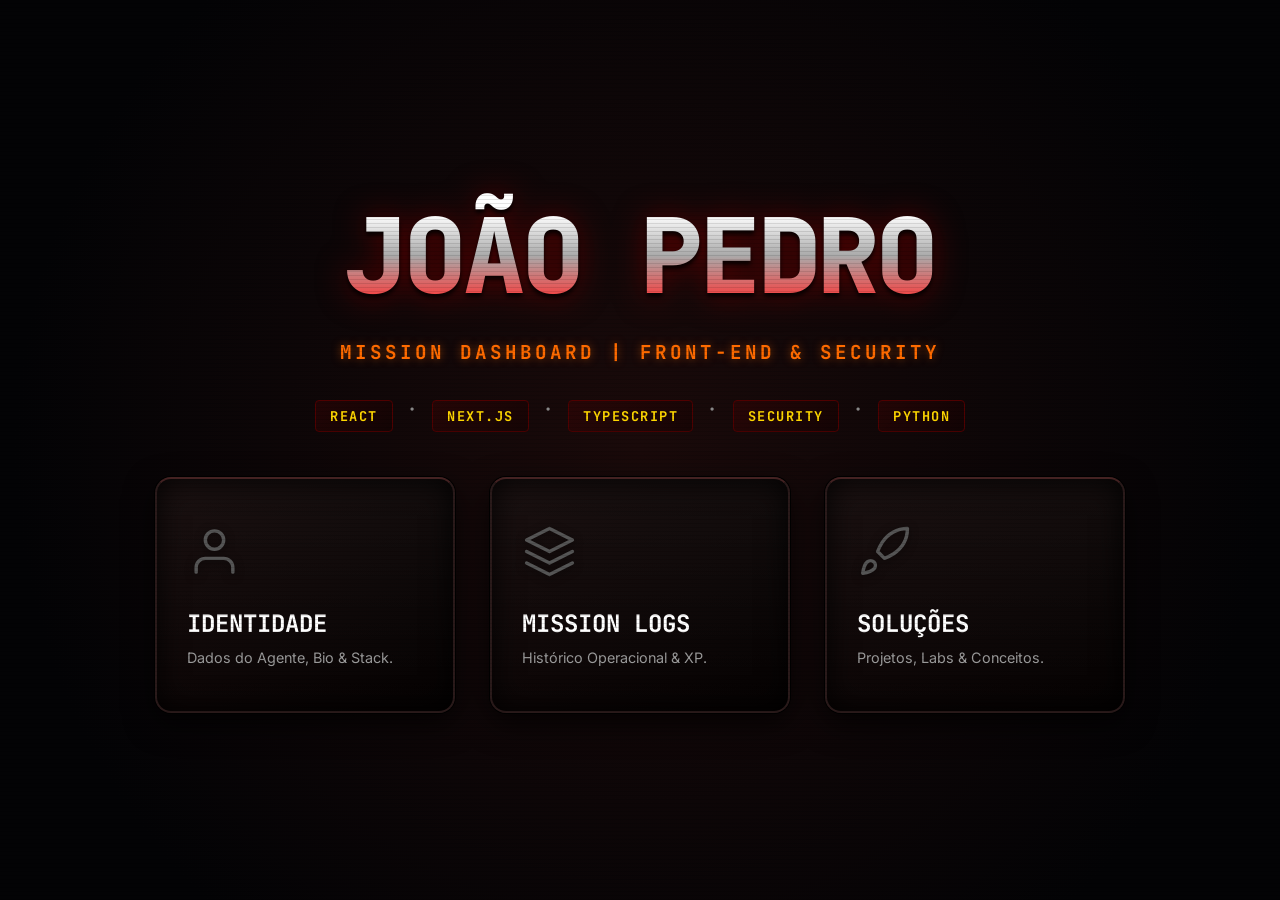
==== commit 8c7a7a83: "🎨	ui | Atualizacao no menu Missions" ====
--- a/index.html
+++ b/index.html
@@ -4,7 +4,7 @@
 <head>
     <meta charset="UTF-8">
     <meta name="viewport" content="width=device-width, initial-scale=1.0">
-    <title>João Pedro | Portfolio Tech</title>
+    <title>João Pedro | Mission Dashboard</title>
     <link rel="stylesheet" href="style.css">
 </head>
 
@@ -13,10 +13,11 @@
 
     <div class="intro-container" id="welcome-screen">
         <h1 class="glitch" data-text="João Pedro">João Pedro</h1>
-        <p class="subtitle">Engenharia de Software | Front-End & Segurança</p>
+        <p class="subtitle">Mission Dashboard | Front-End & Security</p>
 
         <div class="tech-stack-bar">
-            <span>React</span> • <span>Next.js</span> • <span>TypeScript</span> • <span>Python</span> • <span>GCP</span>
+            <span>React</span> • <span>Next.js</span> • <span>TypeScript</span> • <span>Security</span> •
+            <span>Python</span>
         </div>
 
         <div class="menu-grid">
@@ -27,8 +28,8 @@
                         <path d="M20 21v-2a4 4 0 0 0-4-4H8a4 4 0 0 0-4 4v2"></path>
                         <circle cx="12" cy="7" r="4"></circle>
                     </svg>
-                    <h3>Perfil & Bio</h3>
-                    <p>Minha formação, voluntariado e objetivos.</p>
+                    <h3>Identidade</h3>
+                    <p>Dados do Agente, Bio & Stack.</p>
                 </div>
                 <div class="card-glow"></div>
             </div>
@@ -39,8 +40,8 @@
                         stroke-linecap="round" stroke-linejoin="round">
                         <path d="M12 2L2 7l10 5 10-5-10-5zM2 17l10 5 10-5M2 12l10 5 10-5"></path>
                     </svg>
-                    <h3>Jornada</h3>
-                    <p>Histórico de missões e uploads de dados.</p>
+                    <h3>Mission Logs</h3>
+                    <p>Histórico Operacional & XP.</p>
                 </div>
                 <div class="card-glow"></div>
             </div>
@@ -55,11 +56,9 @@
                         <path
                             d="m12 15-3-3a22 22 0 0 1 2-3.95A12.88 12.88 0 0 1 22 2c0 2.72-.78 7.5-6 11a22.35 22.35 0 0 1-4 2z">
                         </path>
-                        <path d="M9 12H4s.55-3.03 2-4c1.62-1.08 5 0 5 0"></path>
-                        <path d="M12 15v5s3.03-.55 4-2c1.08-1.62 0-5 0-5"></path>
                     </svg>
-                    <h3>Projetos</h3>
-                    <p>Desenvolvimento Fullstack e Soluções.</p>
+                    <h3>Soluções</h3>
+                    <p>Projetos, Labs & Conceitos.</p>
                 </div>
                 <div class="card-glow"></div>
             </div>
@@ -76,199 +75,434 @@
 
         <article id="sobre" class="content-section">
             <div class="section-header">
-                <h2 class="glitch-title">Perfil <span class="highlight">&</span> Bio</h2>
-                <p class="section-desc">A fusão entre Lógica, Física e Engenharia de Software.</p>
-            </div>
-
-            <div class="bio-container">
-                <div class="bio-card highlight-card">
-                    <h3>João Pedro Chiachio</h3>
-                    <p class="role">Front-end Developer & Security Enthusiast</p>
-                    <p class="bio-text">
-                        Graduando em Engenharia de Software pelo Inatel. Meu foco não é apenas escrever código, mas
-                        criar <strong>experiências digitais</strong> que sejam performáticas e seguras.
-                        Transito com facilidade entre a construção de interfaces complexas (React/Next.js) e a lógica de
-                        proteção de dados.
-                    </p>
-                </div>
-
-                <div class="bio-grid">
-                    <div class="info-card">
-                        <div class="icon-box">💡</div>
-                        <h4>Resolução de Problemas</h4>
-                        <p>Abordagem analítica herdada da física para debugar e otimizar sistemas complexos.</p>
-                    </div>
-                    <div class="info-card">
-                        <div class="icon-box">🤝</div>
-                        <h4>Voluntariado</h4>
-                        <p>Atuação social na Primeira Igreja Batista, liderando eventos e ensinando música.</p>
-                    </div>
-                    <div class="info-card">
-                        <div class="icon-box">🚀</div>
-                        <h4>Objetivo</h4>
-                        <p>Especializar-me em Arquitetura de Software e Cibersegurança aplicada ao Front-end.</p>
+                <h2 class="glitch-title">Agente <span class="highlight">01</span></h2>
+                <p class="section-desc">Identificação e Matriz de Competências.</p>
+            </div>
+
+            <div class="dashboard-grid">
+                <div class="dash-card identity-card" data-tilt>
+                    <div class="id-top">
+                        <div class="avatar-frame">
+                            <span class="avatar-initials">JP</span>
+                        </div>
+                        <div class="id-info">
+                            <h3>João Pedro</h3>
+                            <span class="id-role">Software Engineering Student</span>
+                            <p class="id-tagline">Construindo interfaces escaláveis e experiências seguras.</p>
+                        </div>
+                    </div>
+                    <div class="id-hidden-data">
+                        <div class="data-row">
+                            <span class="label">Loc:</span> <span class="value">Pouso Alegre, MG</span>
+                        </div>
+                        <div class="data-row">
+                            <span class="label">Org:</span> <span class="value">HT Cabos</span>
+                        </div>
+                        <div class="data-row">
+                            <span class="label">Goal:</span> <span class="value">Front-End & Sec Architecture</span>
+                        </div>
+                    </div>
+                </div>
+
+                <div class="dash-card summary-card" data-tilt>
+                    <div class="summary-block">
+                        <div class="block-icon">💻</div>
+                        <h4>Front-End Core</h4>
+                        <p>React, Next.js e TypeScript são minhas ferramentas diárias para criar interfaces vivas.</p>
+                    </div>
+                    <div class="summary-block highlight-block">
+                        <div class="block-icon">🛡️</div>
+                        <h4>Security Base</h4>
+                        <p>Background em Blue Team. Aplico conceitos de segurança desde a primeira linha de código.</p>
+                    </div>
+                    <div class="summary-block">
+                        <div class="block-icon">🔄</div>
+                        <h4>Fullstack Vision</h4>
+                        <p>Uso Python e SQL para entender o ciclo completo do dado, do banco ao pixel.</p>
+                    </div>
+                </div>
+
+                <div class="dash-card stack-card" data-tilt>
+                    <h3>Tech Arsenal</h3>
+                    <div class="stack-category">
+                        <span class="cat-name">Core</span>
+                        <div class="chips">
+                            <span class="chip">React</span><span class="chip">Next.js</span><span
+                                class="chip">TypeScript</span>
+                        </div>
+                    </div>
+                    <div class="stack-category">
+                        <span class="cat-name">Base</span>
+                        <div class="chips">
+                            <span class="chip">HTML5</span><span class="chip">CSS3</span><span
+                                class="chip">JavaScript</span><span class="chip">Logic</span>
+                        </div>
+                    </div>
+                    <div class="stack-category">
+                        <span class="cat-name">Data/Back</span>
+                        <div class="chips">
+                            <span class="chip">Python</span><span class="chip">SQL</span><span
+                                class="chip">Firebase</span>
+                        </div>
+                    </div>
+                    <div class="stack-category">
+                        <span class="cat-name">Tools</span>
+                        <div class="chips">
+                            <span class="chip">Git</span><span class="chip">GCP</span><span class="chip">Figma</span>
+                        </div>
+                    </div>
+                </div>
+
+                <div class="dash-card edu-card" data-tilt>
+                    <h3>Academic Log</h3>
+                    <div class="edu-list">
+                        <div class="edu-item">
+                            <span class="year">2029</span>
+                            <div class="edu-details">
+                                <h4>Engenharia de Software</h4>
+                                <span class="place">Inatel</span>
+                                <span class="edu-badge">Bacharelado</span>
+                            </div>
+                        </div>
+                        <div class="edu-item">
+                            <span class="year">2022</span>
+                            <div class="edu-details">
+                                <h4> Tecnico em Telecomunicações</h4>
+                                <span class="place">ETEC</span>
+                                <span class="edu-badge">Técnico</span>
+                            </div>
+                        </div>
+                    </div>
+                    <div class="cert-mini">
+                        <span>🏆 Google Cloud Associate</span>
+                        <span>🏆 Ethical Hacking</span>
                     </div>
                 </div>
             </div>
         </article>
-
 
         <article id="carreira" class="content-section">
             <div class="section-header">
-                <h2 class="glitch-title">Minha <span class="highlight">Jornada</span></h2>
-                <p class="section-desc">Linha do Tempo Profissional & Arquivo Acadêmico.</p>
-            </div>
-
-            <div class="journey-block">
-                <h3 class="block-title">Missões Profissionais</h3>
-
-                <div class="timeline-journey">
-                    <div class="central-line"></div>
-
-                    <div class="journey-item right status-active" data-tilt>
-                        <div class="journey-marker pulse"></div>
-                        <div class="journey-content">
-                            <div class="date-badge">Nov 2025 - Momento</div>
-                            <h3>Estagiário em Desenvolvimento</h3>
-                            <h4>HT Cabos e Tecnologia</h4>
-                            <ul class="job-details">
-                                <li>Frontend: React, Next.js e TypeScript focados em usabilidade.</li>
-                                <li>Backend: Python e SQL para regras de negócio e integridade.</li>
-                                <li>Otimização de processos e resolução ativa de bugs.</li>
-                            </ul>
-                            <div class="tech-tags"><span>Fullstack</span><span>React</span><span>Python</span></div>
-                        </div>
-                    </div>
-
-                    <div class="journey-item left status-finished" data-tilt>
-                        <div class="journey-marker off"></div>
-                        <div class="journey-content">
-                            <div class="date-badge">Fev 2025 - Ago 2025</div>
-                            <h3>Estagiário em Segurança da Informação</h3>
-                            <h4>Inatel</h4>
-                            <ul class="job-details">
-                                <li>Análise de vulnerabilidades e resposta a incidentes.</li>
-                                <li>Gestão da plataforma <em>Hacker Rangers</em> e Compliance.</li>
-                            </ul>
-                            <div class="tech-tags"><span>CyberSec</span><span>Blue Team</span></div>
-                        </div>
-                    </div>
-
-                    <div class="journey-item right status-finished" data-tilt>
-                        <div class="journey-marker off"></div>
-                        <div class="journey-content">
-                            <div class="date-badge">Ago 2023 - Out 2024</div>
-                            <h3>Suporte Técnico & Gestão</h3>
-                            <h4>Refrinova Serviços</h4>
-                            <ul class="job-details">
-                                <li>Suporte ao software ArkMedes e análise de dados operacionais.</li>
-                                <li>Gestão administrativa e otimização de processos.</li>
-                            </ul>
-                            <div class="tech-tags"><span>Suporte</span><span>Gestão</span></div>
-                        </div>
-                    </div>
-                </div>
-            </div>
-
-            <div class="journey-block">
-                <h3 class="block-title">Formação & Credenciais</h3>
-
-                <div class="bento-grid">
-
-                    <div class="bento-card large" data-tilt>
-                        <div class="bento-icon">🎓</div>
-                        <div class="bento-info">
-                            <span class="bento-date">2024 - 2029</span>
-                            <h3>Engenharia de Software</h3>
-                            <h4>Inatel</h4>
-                            <p>Bacharelado com ênfase em IA, C++ e Redes Sem Fio.</p>
-                        </div>
-                    </div>
-
-                    <div class="bento-card medium google-card" data-tilt>
-                        <div class="bento-top">
-                            <div class="bento-icon">☁️</div>
-                            <span class="cert-badge">Certificado</span>
-                        </div>
-                        <div class="bento-info">
-                            <h3>Associate Cloud Engineer</h3>
-                            <h4>Google Cloud (GCP)</h4>
-                            <p class="code">Credencial: UC-62ab...4923</p>
-                        </div>
-                    </div>
-
-                    <div class="bento-card medium security-card" data-tilt>
-                        <div class="bento-top">
-                            <div class="bento-icon">🛡️</div>
-                            <span class="cert-badge">Udemy</span>
-                        </div>
-                        <div class="bento-info">
-                            <h3>Ethical Hacking Foundations</h3>
-                            <h4>Networking Security</h4>
-                            <p class="code">TCP/IP, OSI & VPN Analysis</p>
-                        </div>
-                    </div>
-
-                    <div class="bento-card small" data-tilt>
-                        <h3>Téc. Telecom</h3>
-                        <h4>Etec Getúlio Vargas</h4>
-                        <span class="bento-date">2021 - 2022</span>
-                    </div>
-
-                    <div class="bento-card small" data-tilt>
-                        <h3>Informática</h3>
-                        <h4>Microcamp</h4>
-                        <span class="bento-date">2017 - 2019</span>
-                    </div>
-
-                </div>
-            </div>
-
+                <h2 class="glitch-title">Mission <span class="highlight">Logs</span></h2>
+                <p class="section-desc">Arquivo de Operações e Experiência de Campo.</p>
+            </div>
+
+            <div class="mission-timeline">
+                <div class="mission-line"></div>
+
+                <div class="mission-entry right" data-tilt>
+                    <div class="mission-marker active"></div>
+                    <div class="mission-card active-mission">
+                        <div class="mission-top">
+                            <span class="mission-code">LOG #003 // CURRENT</span>
+                            <span class="role-badge">Estagiário em Dev</span>
+                        </div>
+                        <h3>HT Cabos e Tecnologia</h3>
+                        <p class="mission-date">Nov 2025 - Presente</p>
+
+                        <div class="mission-body">
+                            <div class="mission-col">
+                                <h4>🧩 O que eu faço</h4>
+                                <ul>
+                                    <li>Desenvolvimento de interfaces dinâmicas com <strong>React & Next.js</strong>.
+                                    </li>
+                                    <li>Foco total em UX/UI, responsividade e GIT.</li>
+                                    <li>Integração de APIs e regras de negócio no Front-end.</li>
+                                </ul>
+                            </div>
+                            <div class="mission-col">
+                                <h4>🎯 Impacto</h4>
+                                <ul>
+                                    <li>Melhoria na usabilidade dos sistemas internos.</li>
+                                    <li>Resolução ativa de bugs críticos em produção.</li>
+                                    <li>Código limpo, tipado (TS) e componentizado.</li>
+                                </ul>
+                            </div>
+                        </div>
+                    </div>
+                </div>
+
+                <div class="mission-entry left" data-tilt>
+                    <div class="mission-marker security"></div>
+                    <div class="mission-card security-mission">
+                        <div class="mission-top">
+                            <span class="mission-code">LOG #002 // ARCUIVED</span>
+                            <span class="role-badge sec-badge">Estagiário em CyberSec</span>
+                        </div>
+                        <h3>Instituto Nacional de Telecomunicações</h3>
+                        <p class="mission-date">Fev 2025 - Ago 2025</p>
+
+                        <div class="mission-body">
+                            <div class="mission-col">
+                                <h4>🧩 O que eu faço</h4>
+                                <ul>
+                                    <li>Execução de testes de segurança e análise técnica de vulnerabilidades.</li>
+                                    <li>Monitoramento contínuo de ameaças e resposta a incidentes.</li>
+                                    <li>Liderança da plataforma de conscientização <strong>Hacker Rangers</strong>.</li>
+                                </ul>
+                            </div>
+                            <div class="mission-col">
+                                <h4>🎯 Impacto</h4>
+                                <ul>
+                                    <li>Mitigação de riscos e correção de falhas críticas em sistemas.</li>
+                                    <li>Garantia de conformidade com normas e boas práticas de segurança.</li>
+                                    <li>Aumento do engajamento e da cultura de segurança na instituição.</li>
+                                </ul>
+                            </div>
+                        </div>
+                    </div>
+                </div>
+
+                <div class="mission-entry right" data-tilt>
+                    <div class="mission-marker"></div>
+                    <div class="mission-card">
+                        <div class="mission-top">
+                            <span class="mission-code">LOG #001 // ARCHIVED</span>
+                            <span class="role-badge">Suporte Técnico</span>
+                        </div>
+                        <h3>Refrinova Serviços</h3>
+                        <p class="mission-date">Ago 2023 - Out 2024</p>
+
+                        <div class="mission-body">
+                            <div class="mission-col">
+                                <h4>🧩 O que eu faço</h4>
+                                <ul>
+                                    <li>Planejamento, desenvolvimento e suporte ao software <strong>ArkMedes</strong>.
+                                    </li>
+                                    <li>Gestão administrativa: orçamentos, emissão de NFs e controle de estoque.</li>
+                                    <li>Análise de dados operacionais e acompanhamento de demandas.</li>
+                                </ul>
+                            </div>
+                            <div class="mission-col">
+                                <h4>🎯 Impacto</h4>
+                                <ul>
+                                    <li>Garantia da eficiência e usabilidade do software para os usuários.</li>
+                                    <li>Otimização e organização dos processos internos da empresa.</li>
+                                    <li>Suporte direto à tomada de decisões estratégicas baseadas em dados.</li>
+                                </ul>
+                            </div>
+                        </div>
+                    </div>
+                </div>
+
+                <div class="mission-entry center-entry" data-tilt>
+                    <div class="volunt-card">
+                        <div class="volunt-icon">❤️</div>
+                        <h3>Side Mission: Human</h3>
+                        <p>Voluntariado na Primeira Igreja Batista. Liderança de eventos, ensino de música e ações
+                            sociais com crianças e comunidade.</p>
+                        <span class="human-tag">Social Impact</span>
+                    </div>
+                </div>
+            </div>
+
+            <div class="royal-divider">
+                <div class="line"></div>
+                <div class="diamond"></div>
+                <div class="line"></div>
+            </div>
+
+            <div class="archive-section">
+                <h3 class="block-title royal-gold">Base Acadêmica</h3>
+
+                <div class="holo-grid">
+                    <div class="holo-card" data-tilt>
+                        <div class="scan-line"></div>
+                        <div class="holo-content">
+                            <div class="holo-header">
+                                <div class="holo-icon">🎓</div>
+                                <div class="holo-title-group">
+                                    <h4>Engenharia de Software</h4>
+                                    <span class="institution">Inatel</span>
+                                </div>
+                                <div class="holo-year">2029</div>
+                            </div>
+
+                            <div class="progress-container">
+                                <div class="progress-label">Status: Em andamento (20%)</div>
+                                <div class="progress-track">
+                                    <div class="progress-fill" style="width: 20%;"></div>
+                                </div>
+                            </div>
+
+                            <div class="holo-details">
+                                <p>Foco em arquitetura de sistemas escaláveis, algoritmos complexos e liderança técnica.
+                                </p>
+                            </div>
+                        </div>
+                    </div>
+
+                    <div class="holo-card finished" data-tilt>
+                        <div class="scan-line"></div>
+                        <div class="holo-content">
+                            <div class="holo-header">
+                                <div class="holo-icon">📡</div>
+                                <div class="holo-title-group">
+                                    <h4>Telecomunicações</h4>
+                                    <span class="institution">Etec Getúlio Vargas</span>
+                                </div>
+                                <div class="holo-year">2022</div>
+                            </div>
+
+                            <div class="progress-container">
+                                <div class="progress-label">Status: Concluído</div>
+                                <div class="progress-track">
+                                    <div class="progress-fill full"></div>
+                                </div>
+                            </div>
+
+                            <div class="holo-details">
+                                <p>Infraestrutura de redes, transmissão de dados e fundamentos de hardware.</p>
+                            </div>
+                        </div>
+                    </div>
+
+                    <div class="holo-card finished" data-tilt>
+                        <div class="scan-line"></div>
+                        <div class="holo-content">
+                            <div class="holo-header">
+                                <div class="holo-icon">💻</div>
+                                <div class="holo-title-group">
+                                    <h4>Informática TI</h4>
+                                    <span class="institution">Microcamp</span>
+                                </div>
+                                <div class="holo-year">2019</div>
+                            </div>
+
+                            <div class="progress-container">
+                                <div class="progress-label">Status: Concluído</div>
+                                <div class="progress-track">
+                                    <div class="progress-fill full"></div>
+                                </div>
+                            </div>
+
+                            <div class="holo-details">
+                                <p>Base lógica de programação e manutenção de computadores.</p>
+                            </div>
+                        </div>
+                    </div>
+                </div>
+            </div>
+
+            <div class="archive-section">
+                <h3 class="block-title">Specs <span class="highlight">&</span> Upgrades</h3>
+
+                <div class="chips-grid">
+                    <div class="skill-chip google" data-tilt>
+                        <div class="chip-glow"></div>
+                        <div class="chip-icon">☁️</div>
+                        <div class="chip-info">
+                            <h4>GCP Associate</h4>
+                            <span>Cloud Infrastructure</span>
+                        </div>
+                        <div class="chip-status">VERIFIED</div>
+                    </div>
+
+                    <div class="skill-chip security" data-tilt>
+                        <div class="chip-glow"></div>
+                        <div class="chip-icon">🛡️</div>
+                        <div class="chip-info">
+                            <h4>Ethical Hacking</h4>
+                            <span>Cyber Defense</span>
+                        </div>
+                        <div class="chip-status">VERIFIED</div>
+                    </div>
+                </div>
+            </div>
         </article>
 
         <article id="projetos" class="content-section">
             <div class="section-header">
-                <h2 class="glitch-title">Projetos <span class="highlight">&</span> Cases</h2>
-                <p class="section-desc">De soluções corporativas a projetos pessoais.</p>
+                <h2 class="glitch-title">Soluções <span class="highlight">&</span> Labs</h2>
+                <p class="section-desc">Development Log: Produção vs. Conceito.</p>
             </div>
 
             <div class="projects-wrapper">
-                <div class="project-showcase">
-                    <div class="project-preview" style="background: linear-gradient(135deg, #003366, #001a33);">
+
+                <div class="project-showcase" data-tilt>
+                    <div class="project-preview refrinova-bg">
+                        <div class="status-badge production">EM PRODUÇÃO</div>
                         <div class="fake-browser">
                             <div class="dots"><span></span><span></span><span></span></div>
                             <div class="url">refrinova.ind.br</div>
                         </div>
                     </div>
                     <div class="project-details">
-                        <h3>Refrinova Website</h3>
-                        <p class="desc">Plataforma institucional desenvolvida para a indústria de refrigeração. Foco em
-                            SEO e performance.</p>
-                        <div class="tech-stack"><span>HTML5</span><span>CSS3</span><span>JavaScript</span></div>
-                        <a href="https://refrinova.ind.br" target="_blank" class="btn-project">Visitar Site ↗</a>
-                    </div>
-                </div>
-
-                <div class="project-showcase">
-                    <div class="project-preview" style="background: linear-gradient(135deg, #1a4d2e, #0f2e1b);">
+                        <div class="proj-header">
+                            <h3>Refrinova Institucional</h3>
+                            <span class="type-tag">Corporate</span>
+                        </div>
+                        <p class="desc">Plataforma institucional desenvolvida para a indústria de refrigeração.</p>
+
+                        <div class="proj-grid">
+                            <div>
+                                <h4>🧠 O Problema</h4>
+                                <p class="small">Cliente precisava de presença digital e SEO posicionado.</p>
+                            </div>
+                            <div>
+                                <h4>🛠 Solução</h4>
+                                <p class="small">Site otimizado focado em performance e conversão.</p>
+                            </div>
+                        </div>
+
+                        <div class="tech-stack"><span>HTML5</span><span>CSS3</span><span>SEO</span></div>
+                        <a href="https://refrinova.ind.br" target="_blank" class="btn-project">Acessar Sistema ↗</a>
+                    </div>
+                </div>
+
+                <div class="project-showcase" data-tilt>
+                    <div class="project-preview futebol-bg">
+                        <div class="status-badge hobby">HOBBY / FUN</div>
                         <div class="fake-browser">
                             <div class="dots"><span></span><span></span><span></span></div>
-                            <div class="url">github.io/futebol-dos-amigos</div>
+                            <div class="url">futebol-stats.app</div>
                         </div>
                     </div>
                     <div class="project-details">
-                        <div style="display: flex; justify-content: space-between; align-items: center;">
+                        <div class="proj-header">
                             <h3>Futebol dos Amigos</h3>
-                            <span
-                                style="font-size: 0.7rem; background: #333; padding: 4px 8px; border-radius: 4px; color: #aaa; border: 1px solid #444;">HOBBY</span>
-                        </div>
-                        <p class="desc">Dashboard interativo para gerenciar estatísticas de futebol amador. Artilharia,
-                            dados e histórico.</p>
-                        <div class="tech-stack"><span>GitHub Pages</span><span>JS Vanilla</span></div>
+                            <span class="type-tag">Data Viz</span>
+                        </div>
+                        <p class="desc">Dashboard interativo para gerenciar estatísticas de futebol amador.</p>
+
+                        <div class="proj-grid">
+                            <div>
+                                <h4>🧠 A Ideia</h4>
+                                <p class="small">Acabar com as discussões sobre quem é o artilheiro.</p>
+                            </div>
+                            <div>
+                                <h4>🛠 Tech</h4>
+                                <p class="small">Lógica JS pura para manipulação de arrays e DOM.</p>
+                            </div>
+                        </div>
+
+                        <div class="tech-stack"><span>JS Vanilla</span><span>GitHub Pages</span></div>
                         <a href="https://joaopedrochiachio.github.io/futebol-dos-amigos/" target="_blank"
-                            class="btn-project">Ver Estatísticas ⚽</a>
-                    </div>
-                </div>
+                            class="btn-project">Ver Dashboard ⚽</a>
+                    </div>
+                </div>
+
+                <div class="lab-section">
+                    <h3 class="lab-title">Laboratory & Concepts</h3>
+                    <div class="lab-grid">
+                        <div class="lab-card" data-tilt>
+                            <div class="lab-icon">🚧</div>
+                            <h4>Meu Instrutor App</h4>
+                            <p>App mobile em Flutter para gestão de treinos. (Em Dev)</p>
+                        </div>
+                        <div class="lab-card" data-tilt>
+                            <div class="lab-icon">⚡</div>
+                            <h4>Internet Carbon</h4>
+                            <p>Artigo interativo sobre infraestrutura web e pegada de carbono.</p>
+                        </div>
+                        <div class="lab-card" data-tilt>
+                            <div class="lab-icon">🎮</div>
+                            <h4>C++ Simulator</h4>
+                            <p>Simulador de campeonatos usando lógica de C++ puro.</p>
+                        </div>
+                    </div>
+                </div>
+
             </div>
         </article>
 
--- a/style.css
+++ b/style.css
@@ -1,9 +1,9 @@
 /* --- IMPORTANDO FONTES MODERNAS --- */
 @import url('https://fonts.googleapis.com/css2?family=Inter:wght@300;400;600&family=JetBrains+Mono:wght@700;800&display=swap');
 
-/* --- PALETA "IRON TECH" + ROYAL (ATUALIZADA) --- */
+/* --- VARIÁVEIS GERAIS (PALETA IRON TECH + ROYAL) --- */
 :root {
-    /* Cores Base (Mantidas) */
+    /* Cores Base */
     --iron-red-dark: #500000;
     --iron-red-bright: #ff3333;
     --iron-gold: #ffd700;
@@ -11,21 +11,16 @@
     --bg-dark: #030305;
     --neon-glow: 0 0 10px rgba(255, 51, 51, 0.5), 0 0 25px rgba(255, 51, 51, 0.3);
 
-    /* Novas Cores Royal / Profissional */
+    /* Cores Royal / Profissional */
     --royal-gold: #D4AF37;
-    /* Dourado Clássico (Mais sério) */
     --royal-red: #800000;
-    /* Vermelho Vinho */
-    --obsidian: #0a0a0a;
-    /* Preto Profundo para cards antigos */
-    --glass-border: rgba(255, 255, 255, 0.08);
 
     /* Fontes */
     --tech-font: 'JetBrains Mono', monospace;
     --body-font: 'Inter', sans-serif;
 }
 
-/* Reset Básico */
+/* --- RESET & BODY --- */
 * {
     margin: 0;
     padding: 0;
@@ -45,7 +40,7 @@
     position: relative;
 }
 
-/* TEXTURA DE SCANLINES */
+/* Textura Scanlines */
 body::after {
     content: "";
     position: fixed;
@@ -69,7 +64,7 @@
     filter: contrast(1.3) brightness(1.1);
 }
 
-/* --- TÍTULOS E TEXTOS GERAIS (MANTIDOS) --- */
+/* --- TIPOGRAFIA DA HOME --- */
 h1.glitch {
     font-family: var(--tech-font);
     font-size: 6.5rem;
@@ -94,37 +89,13 @@
     text-shadow: 0 0 8px rgba(255, 107, 0, 0.5);
 }
 
-.section-header {
+.intro-container {
     text-align: center;
-    margin-bottom: 60px;
     position: relative;
-    z-index: 2;
-}
-
-.glitch-title {
-    font-family: var(--tech-font);
-    font-size: 3.5rem;
-    text-transform: uppercase;
-    color: #fff;
-    letter-spacing: 1.5px;
-    text-shadow: 0 0 15px rgba(255, 51, 51, 0.6);
-    margin-bottom: 10px;
-}
-
-.section-desc {
-    font-family: var(--body-font);
-    font-weight: 300;
-    color: #aaa;
-    font-size: 1.1rem;
-    max-width: 600px;
-    margin: 0 auto;
-    line-height: 1.6;
-}
-
-.highlight {
-    color: var(--iron-red-bright);
-    font-weight: 600;
-    text-shadow: 0 0 10px var(--iron-red-bright);
+    z-index: 10;
+    width: 100%;
+    max-width: 1200px;
+    padding: 20px;
 }
 
 /* Tech Stack Bar (Home) */
@@ -150,16 +121,7 @@
     font-weight: 700;
 }
 
-.intro-container {
-    text-align: center;
-    position: relative;
-    z-index: 10;
-    width: 100%;
-    max-width: 1200px;
-    padding: 20px;
-}
-
-/* --- MENU PRINCIPAL (Cards) --- */
+/* --- MENU PRINCIPAL (CARDS 3D) --- */
 .menu-grid {
     display: flex;
     justify-content: center;
@@ -192,6 +154,21 @@
     filter: drop-shadow(0 2px 4px rgba(0, 0, 0, 0.5));
 }
 
+.menu-card h3 {
+    font-family: var(--tech-font);
+    color: #fff;
+    font-size: 1.5rem;
+    margin-bottom: 10px;
+    text-transform: uppercase;
+}
+
+.menu-card p {
+    font-family: var(--body-font);
+    color: #999;
+    font-size: 0.9rem;
+}
+
+/* Hover Effects Menu */
 .card-glow {
     position: absolute;
     top: 50%;
@@ -206,20 +183,6 @@
     mix-blend-mode: hard-light;
 }
 
-.menu-card h3 {
-    font-family: var(--tech-font);
-    color: #fff;
-    font-size: 1.5rem;
-    margin-bottom: 10px;
-    text-transform: uppercase;
-}
-
-.menu-card p {
-    font-family: var(--body-font);
-    color: #999;
-    font-size: 0.9rem;
-}
-
 .menu-card:hover {
     transform: translateY(-15px) scale(1.03);
     border-color: var(--iron-red-bright);
@@ -259,7 +222,7 @@
     }
 }
 
-/* --- PAINEL DE CONTEÚDO (HUD) --- */
+/* --- CAMADA DE CONTEÚDO (HUD) --- */
 #content-layer {
     position: fixed;
     top: 0;
@@ -303,6 +266,40 @@
     }
 }
 
+/* Header de Seção Interna */
+.section-header {
+    text-align: center;
+    margin-bottom: 60px;
+    position: relative;
+    z-index: 2;
+}
+
+.glitch-title {
+    font-family: var(--tech-font);
+    font-size: 3.5rem;
+    text-transform: uppercase;
+    color: #fff;
+    letter-spacing: 1.5px;
+    text-shadow: 0 0 15px rgba(255, 51, 51, 0.6);
+    margin-bottom: 10px;
+}
+
+.section-desc {
+    font-family: var(--body-font);
+    font-weight: 300;
+    color: #aaa;
+    font-size: 1.1rem;
+    max-width: 600px;
+    margin: 0 auto;
+    line-height: 1.6;
+}
+
+.highlight {
+    color: var(--iron-red-bright);
+    font-weight: 600;
+    text-shadow: 0 0 10px var(--iron-red-bright);
+}
+
 /* Botão Voltar */
 #back-btn {
     display: flex;
@@ -327,371 +324,473 @@
     box-shadow: 0 0 30px var(--iron-red-bright);
 }
 
-/* --- TÍTULOS DE BLOCO (NOVO) --- */
-.block-title {
-    text-align: center;
+/* --- SEÇÃO 1: DASHBOARD (IDENTIDADE) --- */
+.dashboard-grid {
+    display: grid;
+    grid-template-columns: repeat(3, 1fr);
+    grid-template-rows: auto auto;
+    gap: 25px;
+    max-width: 1100px;
+    margin: 0 auto;
+}
+
+.dash-card {
+    background: linear-gradient(145deg, rgba(20, 10, 10, 0.9), rgba(5, 5, 5, 0.95));
+    border: 1px solid rgba(255, 255, 255, 0.08);
+    border-radius: 12px;
+    padding: 25px;
+    position: relative;
+    overflow: hidden;
+    transition: all 0.3s ease;
+    box-shadow: 0 10px 30px rgba(0, 0, 0, 0.5);
+}
+
+.dash-card:hover {
+    border-color: var(--iron-red-bright);
+    transform: translateY(-5px);
+    box-shadow: 0 15px 40px rgba(255, 50, 50, 0.1);
+}
+
+/* Card Identidade */
+.identity-card {
+    grid-column: span 1;
+    border-top: 3px solid var(--royal-gold);
+    display: flex;
+    flex-direction: column;
+    justify-content: center;
+}
+
+.avatar-frame {
+    width: 80px;
+    height: 80px;
+    background: #222;
+    border-radius: 50%;
+    margin-bottom: 20px;
+    border: 2px solid var(--royal-gold);
+    display: flex;
+    align-items: center;
+    justify-content: center;
+    box-shadow: 0 0 15px rgba(212, 175, 55, 0.2);
+}
+
+.avatar-initials {
+    font-family: var(--tech-font);
+    font-size: 1.8rem;
+    color: #fff;
+    font-weight: 800;
+}
+
+.id-info h3 {
     font-family: var(--tech-font);
     font-size: 1.4rem;
-    margin-bottom: 50px;
-    letter-spacing: 3px;
+    color: #fff;
+    margin-bottom: 5px;
+}
+
+.id-role {
+    display: block;
+    color: var(--iron-orange);
+    font-size: 0.85rem;
     text-transform: uppercase;
-}
-
-.block-title.royal-gold {
-    color: var(--royal-gold);
-    text-shadow: 0 0 15px rgba(212, 175, 55, 0.3);
-}
-
-.block-title.royal-silver {
+    letter-spacing: 1px;
+    margin-bottom: 15px;
+}
+
+.id-tagline {
+    font-size: 0.9rem;
+    color: #888;
+    line-height: 1.4;
+    margin-bottom: 20px;
+}
+
+.id-hidden-data {
+    border-top: 1px solid #333;
+    padding-top: 15px;
+    opacity: 0.4;
+    transition: 0.4s;
+    transform: translateY(10px);
+}
+
+.identity-card:hover .id-hidden-data {
+    opacity: 1;
+    transform: translateY(0);
+}
+
+.data-row {
+    display: flex;
+    justify-content: space-between;
+    font-size: 0.8rem;
+    margin-bottom: 6px;
+    font-family: var(--tech-font);
+}
+
+.data-row .label {
+    color: #555;
+}
+
+.data-row .value {
     color: #ccc;
-    text-shadow: 0 0 10px rgba(255, 255, 255, 0.2);
-}
-
-
-/* --- TIMELINE ZIG-ZAG (WORK) --- */
-.timeline-journey {
+}
+
+/* Card Resumo (3 Blocos) */
+.summary-card {
+    grid-column: span 2;
+    display: grid;
+    grid-template-columns: repeat(3, 1fr);
+    gap: 15px;
+    align-items: start;
+    border-top: 3px solid var(--iron-red-dark);
+}
+
+.summary-block {
+    padding: 10px;
+}
+
+.summary-block.highlight-block {
+    background: rgba(255, 255, 255, 0.03);
+    border-radius: 8px;
+    border: 1px solid rgba(255, 255, 255, 0.05);
+}
+
+.block-icon {
+    font-size: 1.5rem;
+    margin-bottom: 10px;
+}
+
+.summary-block h4 {
+    color: #fff;
+    font-size: 0.95rem;
+    margin-bottom: 8px;
+    font-weight: 600;
+}
+
+.summary-block p {
+    color: #888;
+    font-size: 0.8rem;
+    line-height: 1.5;
+}
+
+/* Card Stack */
+.stack-card {
+    grid-column: span 2;
+    border-top: 3px solid #00aaff;
+}
+
+.stack-card h3 {
+    color: #fff;
+    font-family: var(--tech-font);
+    font-size: 1.1rem;
+    margin-bottom: 20px;
+}
+
+.stack-category {
+    display: flex;
+    align-items: center;
+    margin-bottom: 12px;
+    border-bottom: 1px solid rgba(255, 255, 255, 0.05);
+    padding-bottom: 8px;
+}
+
+.cat-name {
+    width: 80px;
+    font-size: 0.75rem;
+    color: #666;
+    text-transform: uppercase;
+    font-weight: 700;
+}
+
+.chips {
+    display: flex;
+    flex-wrap: wrap;
+    gap: 8px;
+}
+
+.chip {
+    font-size: 0.75rem;
+    padding: 4px 10px;
+    background: #111;
+    border: 1px solid #333;
+    border-radius: 4px;
+    color: #aaa;
+    font-family: var(--tech-font);
+    transition: 0.2s;
+}
+
+.stack-card:hover .chip {
+    border-color: #555;
+    color: #fff;
+}
+
+/* Card Edu (Resumo) */
+.edu-card {
+    grid-column: span 1;
+    border-top: 3px solid #ccc;
+    display: flex;
+    flex-direction: column;
+    gap: 15px;
+}
+
+.edu-item {
+    display: flex;
+    gap: 12px;
+    margin-bottom: 10px;
+}
+
+.edu-item .year {
+    font-family: var(--tech-font);
+    font-size: 0.8rem;
+    color: var(--iron-orange);
+    padding-top: 3px;
+}
+
+.edu-details h4 {
+    font-size: 0.9rem;
+    color: #fff;
+    margin-bottom: 2px;
+}
+
+.edu-details .place {
+    display: block;
+    font-size: 0.8rem;
+    color: #888;
+    margin-bottom: 4px;
+}
+
+.edu-badge {
+    font-size: 0.65rem;
+    padding: 2px 6px;
+    background: rgba(255, 255, 255, 0.1);
+    border-radius: 3px;
+    color: #ccc;
+}
+
+.cert-mini {
+    margin-top: auto;
+    font-size: 0.75rem;
+    color: #666;
+    display: flex;
+    flex-direction: column;
+    gap: 5px;
+}
+
+/* --- SEÇÃO 2: MISSION LOGS (CARREIRA) --- */
+.mission-timeline {
     position: relative;
-    margin: 60px 0;
+    max-width: 900px;
+    margin: 0 auto;
     padding: 20px 0;
-    max-width: 1000px;
-    margin: 0 auto;
-}
-
-.central-line {
+}
+
+.mission-line {
     position: absolute;
+    left: 50%;
     top: 0;
     bottom: 0;
-    left: 50%;
-    width: 4px;
-    background: linear-gradient(to bottom, transparent, var(--iron-red-dark), var(--iron-red-bright), var(--iron-red-dark), transparent);
+    width: 2px;
+    background: rgba(255, 255, 255, 0.1);
     transform: translateX(-50%);
-    box-shadow: 0 0 20px var(--iron-red-bright);
-    z-index: 1;
-}
-
-.central-line.gold-line {
-    background: linear-gradient(to bottom, transparent, var(--royal-red), var(--royal-gold), var(--royal-red), transparent);
-    box-shadow: 0 0 10px var(--royal-red);
-    width: 2px;
-}
-
-.journey-item {
+}
+
+.mission-entry {
     position: relative;
     width: 50%;
-    padding: 0 60px;
+    padding: 0 40px;
+    margin-bottom: 50px;
     box-sizing: border-box;
-    z-index: 2;
-    opacity: 0;
-    transition: all 0.6s ease-out;
-    margin-bottom: 60px;
-}
-
-.journey-item.left {
+}
+
+.mission-entry.right {
+    margin-left: 50%;
+    text-align: left;
+}
+
+.mission-entry.left {
     left: 0;
     text-align: right;
 }
 
-.journey-item.right {
-    margin-left: 50%;
+.center-entry {
+    width: 100%;
+    margin: 0;
+    padding: 0;
+    text-align: center;
+    margin-top: 60px;
+    z-index: 5;
+}
+
+.mission-marker {
+    position: absolute;
+    top: 20px;
+    width: 14px;
+    height: 14px;
+    background: #000;
+    border: 2px solid #444;
+    border-radius: 50%;
+    z-index: 2;
+}
+
+.mission-entry.right .mission-marker {
+    left: -7px;
+}
+
+.mission-entry.left .mission-marker {
+    right: -7px;
+}
+
+.mission-marker.active {
+    background: var(--royal-gold);
+    border-color: #fff;
+    box-shadow: 0 0 15px var(--royal-gold);
+}
+
+.mission-marker.security {
+    border-color: var(--iron-red-bright);
+}
+
+/* Estilos do Card de Missão */
+.mission-card {
+    background: linear-gradient(135deg, #0e0e0e, #050505);
+    border: 1px solid #222;
+    padding: 25px;
+    border-radius: 8px;
     text-align: left;
-}
-
-.journey-content {
-    background: rgba(15, 5, 5, 0.9);
-    border: 1px solid #333;
-    padding: 30px;
-    border-radius: 12px;
     position: relative;
-    backdrop-filter: blur(10px);
-    box-shadow: 0 5px 25px rgba(0, 0, 0, 0.6);
-    border-left: 4px solid var(--iron-red-dark);
-}
-
-.journey-content::before {
+}
+
+.mission-card::before {
     content: '';
     position: absolute;
-    top: 35px;
-    width: 60px;
-    height: 2px;
-    background: var(--iron-red-dark);
-}
-
-.journey-item.left .journey-content::before {
-    right: -64px;
-}
-
-.journey-item.right .journey-content::before {
-    left: -64px;
-}
-
-.journey-marker {
-    position: absolute;
-    top: 52px;
-    width: 24px;
-    height: 24px;
-    border-radius: 50%;
-    z-index: 3;
-    background: #000;
-    border: 3px solid #444;
-    transition: 0.3s;
-}
-
-.journey-item.left .journey-marker {
-    right: -12px;
-}
-
-.journey-item.right .journey-marker {
-    left: -12px;
-}
-
-/* 1. STATUS ACTIVE (Ouro e Glória) */
-.journey-item.status-active .journey-content {
-    background: linear-gradient(135deg, rgba(30, 10, 0, 0.8), rgba(10, 5, 5, 0.95));
-    border: 1px solid var(--royal-gold);
-    box-shadow: 0 10px 40px rgba(0, 0, 0, 0.8);
-}
-
-.journey-item.status-active h3 {
-    color: #fff;
-    text-shadow: 0 0 10px rgba(255, 255, 255, 0.5);
-}
-
-.journey-item.status-active h4 {
+    top: 25px;
+    width: 40px;
+    height: 1px;
+    background: #333;
+}
+
+.mission-entry.right .mission-card::before {
+    left: -40px;
+}
+
+.mission-entry.left .mission-card::before {
+    right: -40px;
+}
+
+/* Variações de Missão */
+.active-mission {
+    border-left: 3px solid var(--royal-gold);
+    box-shadow: 0 0 20px rgba(212, 175, 55, 0.05);
+}
+
+.security-mission {
+    border-left: 3px solid var(--iron-red-bright);
+}
+
+.mission-top {
+    display: flex;
+    justify-content: space-between;
+    margin-bottom: 10px;
+    align-items: center;
+}
+
+.mission-code {
+    font-family: var(--tech-font);
+    font-size: 0.7rem;
+    color: #444;
+    letter-spacing: 1px;
+}
+
+.role-badge {
+    font-size: 0.7rem;
+    background: rgba(212, 175, 55, 0.1);
     color: var(--royal-gold);
-    font-weight: 800;
-    letter-spacing: 1px;
-}
-
-.journey-marker.gold-marker {
-    background: var(--royal-gold);
-    border-color: #fff;
-    box-shadow: 0 0 20px var(--royal-gold);
-    animation: pulseReactor 2s infinite;
-}
-
-/* 2. STATUS ARCHIVED (Obsidiana / Luz Preta) */
-.journey-item.status-archived .journey-content {
-    background: linear-gradient(145deg, #050505, #0f0f0f);
-    /* Bem escuro */
-    border: 1px solid #222;
-    /* Borda quase invisível */
-    border-left: 3px solid #333;
-    /* Detalhe cinza */
-    opacity: 0.8;
-    transition: all 0.4s ease;
-}
-
-.journey-item.status-archived h3 {
-    color: #888;
-    font-weight: 600;
-}
-
-.journey-item.status-archived h4 {
-    color: #555;
-}
-
-.journey-item.status-archived .job-details li {
-    color: #444;
-    border-color: #222;
-}
-
-.journey-item.status-archived .tech-tags span {
-    border-color: #333;
-    color: #555;
-    background: #000;
-}
-
-/* Efeito Hover na Obsidiana */
-.journey-item.status-archived:hover .journey-content {
-    opacity: 1;
-    border-color: #444;
-    box-shadow: 0 5px 20px rgba(0, 0, 0, 0.5);
-    transform: translateY(-2px);
-}
-
-.journey-item.status-archived:hover h3 {
-    color: #fff;
-}
-
-.journey-marker.obsidian-marker {
-    background: #000;
-    border: 2px solid #333;
-}
-
-/* --- TIPOGRAFIA INTERNA DO CARD --- */
-.journey-content h3 {
-    font-family: var(--tech-font);
-    color: #fff;
-    font-size: 1.3rem;
-    margin-bottom: 5px;
-}
-
-.journey-content h4 {
-    font-family: var(--body-font);
-    color: var(--iron-orange);
-    font-weight: 600;
-    font-size: 0.95rem;
-    margin-bottom: 15px;
-    text-transform: uppercase;
-}
-
-.date-badge {
-    display: inline-block;
-    font-family: var(--tech-font);
-    font-size: 0.75rem;
-    margin-bottom: 15px;
     padding: 3px 8px;
     border-radius: 4px;
-    background: rgba(255, 255, 255, 0.05);
-    border: 1px solid rgba(255, 255, 255, 0.1);
+    border: 1px solid rgba(212, 175, 55, 0.2);
+}
+
+.sec-badge {
+    color: var(--iron-red-bright);
+    background: rgba(255, 50, 50, 0.1);
+    border-color: rgba(255, 50, 50, 0.2);
+}
+
+.mission-card h3 {
+    color: #fff;
+    font-size: 1.2rem;
+    margin-bottom: 2px;
+}
+
+.mission-date {
+    font-size: 0.8rem;
+    color: #666;
+    margin-bottom: 20px;
+    font-family: var(--tech-font);
+}
+
+.mission-body {
+    display: flex;
+    gap: 20px;
+    border-top: 1px solid rgba(255, 255, 255, 0.05);
+    padding-top: 15px;
+}
+
+.mission-col {
+    flex: 1;
+}
+
+.mission-col h4 {
+    font-size: 0.85rem;
+    color: #aaa;
+    margin-bottom: 8px;
+    text-transform: uppercase;
+}
+
+.mission-col ul {
+    list-style: none;
+    padding-left: 10px;
+    border-left: 2px solid #222;
+}
+
+.mission-col li {
+    font-size: 0.8rem;
     color: #888;
-}
-
-.status-active .date-badge {
-    color: var(--royal-gold);
-    border-color: rgba(212, 175, 55, 0.3);
-}
-
-.job-details {
-    list-style: none;
-    margin: 15px 0;
-}
-
-.job-details li {
-    font-size: 0.9rem;
-    color: #ccc;
-    margin-bottom: 8px;
-    line-height: 1.5;
-}
-
-.tech-tags span {
+    margin-bottom: 5px;
+    line-height: 1.4;
+}
+
+/* Voluntariado */
+.volunt-card {
     display: inline-block;
+    background: rgba(20, 20, 20, 0.8);
+    border: 1px dashed #444;
+    padding: 20px 40px;
+    border-radius: 50px;
+}
+
+.volunt-card h3 {
+    font-size: 1rem;
+    color: #fff;
+    display: inline-block;
+    margin: 0 10px;
+}
+
+.volunt-card p {
+    font-size: 0.85rem;
+    color: #888;
+    max-width: 400px;
+    margin: 10px auto 0;
+    line-height: 1.4;
+}
+
+.human-tag {
     font-size: 0.7rem;
-    padding: 4px 8px;
-    margin-right: 5px;
-    background: #000;
-    border: 1px solid #333;
-    color: #888;
-    font-family: var(--tech-font);
-}
-
-.status-active .tech-tags span {
-    border-color: var(--iron-orange);
-    color: var(--iron-orange);
-}
-
-@keyframes pulseReactor {
-    0% {
-        box-shadow: 0 0 0 0 rgba(255, 50, 50, 0.7);
-    }
-
-    70% {
-        box-shadow: 0 0 0 20px rgba(255, 30, 30, 0);
-    }
-
-    100% {
-        box-shadow: 0 0 0 0 rgba(0, 0, 0, 0);
-    }
-}
-
-/* Efeito Tilt Base */
-.journey-content,
-.cert-card {
-    transform-style: preserve-3d;
-    transform: perspective(1000px);
-}
-
-.journey-content * {
-    transform: translateZ(10px);
-}
-
-/* --- GRID DE CERTIFICAÇÕES (NOVO) --- */
-.grid-certifications {
-    display: grid;
-    grid-template-columns: repeat(2, 1fr);
-    gap: 25px;
-    max-width: 900px;
-    margin: 0 auto;
-}
-
-.cert-card {
-    background: rgba(10, 10, 10, 0.6);
-    border: 1px solid var(--glass-border);
-    padding: 25px;
-    border-radius: 12px;
-    display: flex;
-    align-items: flex-start;
-    gap: 15px;
-    transition: 0.3s;
-}
-
-.cert-card:hover {
-    background: rgba(20, 20, 20, 0.8);
-    border-color: #444;
-    transform: translateY(-5px);
-}
-
-.major-card {
-    grid-column: span 2;
-    border-left: 3px solid #00aaff;
-    background: linear-gradient(90deg, rgba(0, 20, 40, 0.3), transparent);
-}
-
-.tech-card {
-    border-left: 3px solid var(--royal-gold);
-}
-
-.minor-card {
-    padding: 15px;
-    align-items: center;
-    border: 1px solid #222;
-}
-
-.cert-icon {
-    font-size: 2rem;
-}
-
-.cert-info h3 {
-    font-size: 1.1rem;
-    color: #fff;
-    margin-bottom: 2px;
     text-transform: uppercase;
-    font-family: var(--tech-font);
-}
-
-.cert-info h4 {
-    font-size: 0.9rem;
-    color: #888;
-    font-weight: 400;
-    margin-bottom: 10px;
-}
-
-.credential-code {
-    font-family: 'Courier New', monospace;
-    font-size: 0.7rem;
+    letter-spacing: 2px;
     color: #555;
-    background: #000;
-    padding: 4px;
-    border-radius: 4px;
-    display: inline-block;
-}
-
-.mini-tags {
-    display: flex;
-    gap: 5px;
+    display: block;
     margin-top: 10px;
 }
 
-.mini-tags span {
-    font-size: 0.65rem;
-    padding: 2px 6px;
-    border: 1px solid #333;
-    border-radius: 3px;
-    color: #aaa;
-    text-transform: uppercase;
-}
-
-/* DIVISOR REAL */
+/* Separador Royal */
 .royal-divider {
     display: flex;
     align-items: center;
@@ -714,26 +813,286 @@
     transform: rotate(45deg);
 }
 
-/* VOLUNTARIADO */
-.volunteer-section {
+
+/* --- SEÇÃO 3: ACADÊMICO & SKILLS (HOLOGRAMAS) --- */
+.archive-section {
+    max-width: 1000px;
+    margin: 0 auto 60px auto;
+}
+
+.block-title {
     text-align: center;
-    margin-top: 50px;
-    border-top: 1px solid #222;
-    padding-top: 20px;
-    color: #555;
-    font-size: 0.9rem;
-}
-
-.volunteer-section h4 {
+    font-family: var(--tech-font);
+    font-size: 1.4rem;
+    color: var(--royal-gold);
+    margin: 60px 0 40px 0;
     text-transform: uppercase;
     letter-spacing: 2px;
+    position: relative;
+    display: inline-block;
+    left: 50%;
+    transform: translateX(-50%);
+}
+
+.block-title::after {
+    content: '';
+    display: block;
+    width: 60px;
+    height: 2px;
+    background: var(--royal-gold);
+    margin: 10px auto 0 auto;
+    opacity: 0.5;
+}
+
+.holo-grid {
+    display: flex;
+    flex-direction: column;
+    gap: 20px;
+    margin-top: 30px;
+}
+
+/* Card Holográfico */
+.holo-card {
+    position: relative;
+    background: rgba(10, 10, 10, 0.6);
+    border: 1px solid rgba(255, 255, 255, 0.1);
+    border-left: 4px solid var(--royal-gold);
+    padding: 20px;
+    border-radius: 12px;
+    overflow: hidden;
+    transition: all 0.4s cubic-bezier(0.175, 0.885, 0.32, 1.275);
+    backdrop-filter: blur(5px);
+    cursor: default;
+}
+
+/* Variação Concluído */
+.holo-card.finished {
+    border-left-color: #444;
+}
+
+.holo-card.finished:hover {
+    border-left-color: #fff;
+}
+
+/* Hover Holográfico */
+.holo-card:hover {
+    background: rgba(20, 20, 20, 0.9);
+    transform: scale(1.02) translateX(10px);
+    box-shadow: 0 0 25px rgba(212, 175, 55, 0.15);
+    border-color: rgba(255, 255, 255, 0.3);
+}
+
+.holo-header {
+    display: flex;
+    align-items: center;
+    gap: 15px;
     margin-bottom: 10px;
-    font-size: 0.8rem;
-    color: #444;
-}
-
-/* --- BIO & PROJETOS (Mantidos) --- */
-.bio-container,
+}
+
+.holo-icon {
+    font-size: 1.8rem;
+    background: rgba(255, 255, 255, 0.05);
+    width: 50px;
+    height: 50px;
+    display: flex;
+    align-items: center;
+    justify-content: center;
+    border-radius: 8px;
+    border: 1px solid rgba(255, 255, 255, 0.1);
+}
+
+.holo-title-group {
+    flex-grow: 1;
+}
+
+.holo-title-group h4 {
+    color: #fff;
+    font-size: 1.1rem;
+    margin-bottom: 2px;
+}
+
+.holo-title-group .institution {
+    color: #888;
+    font-size: 0.85rem;
+    text-transform: uppercase;
+    font-family: var(--tech-font);
+}
+
+.holo-year {
+    font-family: var(--tech-font);
+    font-size: 1.2rem;
+    font-weight: 800;
+    color: rgba(255, 255, 255, 0.1);
+    transition: 0.3s;
+}
+
+.holo-card:hover .holo-year {
+    color: var(--royal-gold);
+    text-shadow: 0 0 10px var(--royal-gold);
+}
+
+/* Progress Bar */
+.progress-container {
+    margin: 10px 0;
+}
+
+.progress-label {
+    font-size: 0.7rem;
+    color: #666;
+    margin-bottom: 5px;
+    font-family: var(--tech-font);
+}
+
+.progress-track {
+    width: 100%;
+    height: 4px;
+    background: #222;
+    border-radius: 2px;
+    overflow: hidden;
+}
+
+.progress-fill {
+    height: 100%;
+    background: var(--royal-gold);
+    box-shadow: 0 0 10px var(--royal-gold);
+    position: relative;
+}
+
+.progress-fill.full {
+    background: #444;
+    box-shadow: none;
+}
+
+.holo-card:hover .progress-fill.full {
+    background: #fff;
+}
+
+/* Detalhes Expansíveis */
+.holo-details {
+    max-height: 0;
+    overflow: hidden;
+    opacity: 0;
+    transition: all 0.5s ease;
+}
+
+.holo-card:hover .holo-details {
+    max-height: 100px;
+    opacity: 1;
+    margin-top: 15px;
+    border-top: 1px dashed rgba(255, 255, 255, 0.1);
+    padding-top: 10px;
+}
+
+.holo-details p {
+    color: #bbb;
+    font-size: 0.9rem;
+    line-height: 1.5;
+}
+
+/* Animação Scanline */
+.scan-line {
+    position: absolute;
+    top: 0;
+    left: -100%;
+    width: 50%;
+    height: 100%;
+    background: linear-gradient(to right, transparent, rgba(255, 255, 255, 0.05), transparent);
+    transform: skewX(-20deg);
+    animation: holographScan 4s infinite linear;
+    pointer-events: none;
+}
+
+@keyframes holographScan {
+    0% {
+        left: -100%;
+    }
+
+    50% {
+        left: 200%;
+    }
+
+    100% {
+        left: 200%;
+    }
+}
+
+/* Chips de Skills */
+.chips-grid {
+    display: grid;
+    grid-template-columns: repeat(auto-fit, minmax(280px, 1fr));
+    gap: 20px;
+    margin-top: 20px;
+}
+
+.skill-chip {
+    background: #080808;
+    border: 1px solid #333;
+    padding: 15px 20px;
+    border-radius: 50px;
+    display: flex;
+    align-items: center;
+    gap: 15px;
+    position: relative;
+    overflow: hidden;
+    transition: 0.3s;
+}
+
+.skill-chip.google {
+    border-color: #4285F4;
+}
+
+.skill-chip.security {
+    border-color: #00d26a;
+}
+
+.skill-chip:hover {
+    transform: translateY(-5px);
+    background: #111;
+}
+
+.skill-chip.google:hover {
+    box-shadow: 0 0 20px rgba(66, 133, 244, 0.3);
+}
+
+.skill-chip.security:hover {
+    box-shadow: 0 0 20px rgba(0, 210, 106, 0.3);
+}
+
+.chip-icon {
+    font-size: 1.5rem;
+}
+
+.chip-info h4 {
+    color: #fff;
+    font-size: 0.95rem;
+    margin: 0;
+}
+
+.chip-info span {
+    font-size: 0.75rem;
+    color: #888;
+    text-transform: uppercase;
+}
+
+.chip-status {
+    margin-left: auto;
+    font-family: var(--tech-font);
+    font-size: 0.6rem;
+    padding: 3px 8px;
+    background: rgba(255, 255, 255, 0.1);
+    border-radius: 4px;
+    color: #aaa;
+    letter-spacing: 1px;
+}
+
+.skill-chip:hover .chip-status {
+    background: #fff;
+    color: #000;
+    font-weight: bold;
+}
+
+
+/* --- SEÇÃO 4: PROJETOS & LABS --- */
 .projects-wrapper {
     display: flex;
     flex-direction: column;
@@ -742,46 +1101,24 @@
     margin: 0 auto;
 }
 
-.bio-card,
-.info-card,
 .project-showcase {
     background: linear-gradient(145deg, rgba(25, 10, 10, 0.95), rgba(10, 5, 5, 0.98));
     border: 1px solid #2a1a1a;
     border-left: 4px solid var(--iron-red-dark);
-    padding: 35px;
     border-radius: 12px;
     box-shadow: 0 15px 40px rgba(0, 0, 0, 0.6);
     transition: 0.3s;
-}
-
-.bio-card:hover,
-.info-card:hover,
+    display: flex;
+    padding: 0;
+    overflow: hidden;
+}
+
 .project-showcase:hover {
     border-color: var(--iron-red-bright);
     box-shadow: 0 0 30px rgba(255, 30, 30, 0.2);
     transform: translateY(-7px);
 }
 
-.bio-grid {
-    display: grid;
-    grid-template-columns: repeat(3, 1fr);
-    gap: 25px;
-}
-
-.info-card {
-    text-align: center;
-}
-
-.icon-box {
-    font-size: 2.5rem;
-    margin-bottom: 20px;
-}
-
-.project-showcase {
-    padding: 0;
-    display: flex;
-}
-
 .project-preview {
     width: 45%;
     background: #0a0a0a;
@@ -789,11 +1126,38 @@
     display: flex;
     align-items: center;
     justify-content: center;
-}
-
-.project-details {
-    width: 55%;
-    padding: 30px;
+    position: relative;
+}
+
+.refrinova-bg {
+    background: linear-gradient(135deg, #001a33, #000);
+}
+
+.futebol-bg {
+    background: linear-gradient(135deg, #0f2e1b, #000);
+}
+
+.status-badge {
+    position: absolute;
+    top: 15px;
+    left: 15px;
+    padding: 5px 10px;
+    font-size: 0.7rem;
+    font-weight: 800;
+    font-family: var(--tech-font);
+    color: #fff;
+    z-index: 10;
+    border-radius: 4px;
+}
+
+.status-badge.production {
+    background: #00b300;
+    box-shadow: 0 0 10px rgba(0, 255, 0, 0.4);
+}
+
+.status-badge.hobby {
+    background: #ffcc00;
+    color: #000;
 }
 
 .fake-browser {
@@ -814,6 +1178,64 @@
     height: 8px;
     border-radius: 50%;
     background: #555;
+}
+
+.project-details {
+    width: 55%;
+    padding: 30px;
+}
+
+.proj-header {
+    display: flex;
+    justify-content: space-between;
+    align-items: center;
+    margin-bottom: 10px;
+}
+
+.type-tag {
+    font-size: 0.7rem;
+    color: #555;
+    border: 1px solid #333;
+    padding: 2px 6px;
+    border-radius: 3px;
+}
+
+.desc {
+    color: #999;
+    line-height: 1.5;
+    font-size: 0.9rem;
+}
+
+.proj-grid {
+    display: flex;
+    gap: 20px;
+    margin: 20px 0;
+    border-top: 1px solid #222;
+    border-bottom: 1px solid #222;
+    padding: 15px 0;
+}
+
+.proj-grid h4 {
+    font-size: 0.8rem;
+    color: var(--iron-orange);
+    margin-bottom: 5px;
+}
+
+.proj-grid .small {
+    font-size: 0.8rem;
+    color: #888;
+    line-height: 1.4;
+}
+
+.tech-stack span {
+    font-size: 0.7rem;
+    padding: 3px 8px;
+    margin-right: 5px;
+    border-radius: 4px;
+    background: #000;
+    border: 1px solid #333;
+    color: #777;
+    font-family: var(--tech-font);
 }
 
 .btn-project {
@@ -829,7 +1251,59 @@
     text-transform: uppercase;
 }
 
-/* Flash */
+/* Labs Section */
+.lab-section {
+    margin-top: 60px;
+    border-top: 1px solid #222;
+    padding-top: 30px;
+}
+
+.lab-title {
+    text-align: center;
+    color: #666;
+    font-family: var(--tech-font);
+    text-transform: uppercase;
+    margin-bottom: 30px;
+    letter-spacing: 2px;
+}
+
+.lab-grid {
+    display: grid;
+    grid-template-columns: repeat(3, 1fr);
+    gap: 20px;
+}
+
+.lab-card {
+    background: #0a0a0a;
+    border: 1px solid #222;
+    padding: 20px;
+    border-radius: 8px;
+    text-align: center;
+    transition: 0.3s;
+}
+
+.lab-card:hover {
+    border-color: #444;
+    transform: translateY(-3px);
+}
+
+.lab-icon {
+    font-size: 1.5rem;
+    margin-bottom: 10px;
+}
+
+.lab-card h4 {
+    font-size: 0.9rem;
+    color: #ddd;
+    margin-bottom: 5px;
+}
+
+.lab-card p {
+    font-size: 0.75rem;
+    color: #666;
+}
+
+/* --- EFEITOS GERAIS --- */
 #lightning-flash {
     position: fixed;
     top: 0;
@@ -862,441 +1336,224 @@
     }
 }
 
-/* Responsividade */
+/* --- RESPONSIVIDADE (MOBILE & TABLET) --- */
 @media (max-width: 900px) {
+
+    /* 1. Tipografia e Layout Geral */
+    body {
+        overflow-y: auto;
+        /* Permite scroll nativo no mobile se necessário */
+        height: auto;
+        min-height: 100vh;
+        align-items: flex-start;
+        /* Alinha topo ao invés de centro */
+        padding-top: 20px;
+    }
+
+    .intro-container {
+        padding-top: 60px;
+        /* Espaço para não colar no topo */
+    }
+
     h1.glitch {
-        font-size: 3.5rem;
-    }
-
+        font-size: 3rem;
+        /* Menor para não quebrar linha */
+        letter-spacing: -1px;
+    }
+
+    .subtitle {
+        font-size: 0.9rem;
+        margin-bottom: 25px;
+    }
+
+    .tech-stack-bar {
+        gap: 10px;
+        margin-bottom: 30px;
+    }
+
+    .tech-stack-bar span {
+        font-size: 0.65rem;
+        padding: 4px 10px;
+    }
+
+    /* 2. Menu Principal */
     .menu-grid {
         flex-direction: column;
-    }
-
-    .bio-grid,
-    .grid-certifications {
+        align-items: center;
+        gap: 20px;
+        perspective: none;
+        /* Remove 3D excessivo no mobile */
+    }
+
+    .menu-card {
+        width: 100%;
+        max-width: 340px;
+        /* Largura segura */
+        padding: 25px;
+        transform: none !important;
+        /* Reseta transformações 3D */
+    }
+
+    .menu-card:hover {
+        transform: translateY(-5px) !important;
+        /* Apenas sobe um pouco */
+    }
+
+    /* 3. Camada de Conteúdo */
+    #content-layer {
+        padding: 20px 15px;
+        /* Menos padding lateral */
+    }
+
+    .section-header {
+        margin-bottom: 40px;
+    }
+
+    .glitch-title {
+        font-size: 2.2rem;
+        /* Título da seção menor */
+    }
+
+    /* 4. Dashboard (Identidade & Skills) */
+    .dashboard-grid {
         grid-template-columns: 1fr;
-    }
-
-    .major-card {
+        /* Coluna única */
+        gap: 20px;
+    }
+
+    .identity-card,
+    .summary-card,
+    .stack-card,
+    .edu-card {
         grid-column: span 1;
     }
 
+    .summary-card {
+        grid-template-columns: 1fr;
+        /* Blocos um embaixo do outro */
+    }
+
+    .stack-category {
+        flex-direction: column;
+        align-items: flex-start;
+        gap: 8px;
+    }
+
+    .cat-name {
+        width: 100%;
+        border-bottom: 1px dashed #333;
+        padding-bottom: 4px;
+        margin-bottom: 4px;
+    }
+
+    /* 5. Timeline (Mission Logs) - AJUSTE CRÍTICO */
+    .mission-timeline {
+        padding-left: 0;
+    }
+
+    .mission-line {
+        left: 20px;
+        /* Linha fixa na esquerda */
+        transform: none;
+    }
+
+    /* Força todos os cards para a direita da linha */
+    .mission-entry,
+    .mission-entry.left,
+    .mission-entry.right {
+        width: 100%;
+        margin: 0 0 40px 0;
+        padding: 0 0 0 50px;
+        /* Espaço para a linha */
+        text-align: left;
+        left: auto;
+        right: auto;
+    }
+
+    /* Ajusta as bolinhas (Markers) */
+    .mission-marker,
+    .mission-entry.right .mission-marker,
+    .mission-entry.left .mission-marker {
+        left: 14px;
+        /* Centralizado na linha (20px) */
+        right: auto;
+    }
+
+    /* Ajusta os conectores (Linhas horizontais) */
+    .mission-card::before,
+    .mission-entry.right .mission-card::before,
+    .mission-entry.left .mission-card::before {
+        left: -30px;
+        /* Conecta na bolinha */
+        right: auto;
+        width: 30px;
+    }
+
+    .mission-body {
+        flex-direction: column;
+        gap: 15px;
+    }
+
+    .mission-col ul {
+        padding-left: 5px;
+    }
+
+    /* Voluntariado */
+    .center-entry {
+        margin-top: 30px;
+        padding: 0;
+    }
+
+    .volunt-card {
+        padding: 20px;
+        border-radius: 20px;
+        width: 100%;
+    }
+
+    /* 6. Holo Cards & Chips */
+    .holo-grid {
+        margin-top: 15px;
+    }
+
+    /* No mobile, removemos o hover complexo e deixamos "Toque para abrir" ou sempre aberto */
+    .holo-card:hover {
+        transform: none;
+        /* Remove scale */
+    }
+
+    .holo-details {
+        /* Opcional: Deixar detalhes visíveis sempre no mobile ou usar JS para toggle */
+        /* max-height: 500px; opacity: 1; margin-top: 15px; border-top: 1px solid #333; padding-top: 10px; */
+    }
+
+    .chips-grid,
+    .lab-grid {
+        grid-template-columns: 1fr;
+    }
+
+    /* 7. Projetos */
     .project-showcase {
         flex-direction: column;
     }
 
     .project-preview {
         width: 100%;
-        min-height: 200px;
+        min-height: 220px;
         border-right: none;
+        border-bottom: 1px solid #333;
     }
 
     .project-details {
         width: 100%;
-    }
-
-    /* Timeline Mobile */
-    .central-line {
-        left: 20px;
-    }
-
-    .journey-item {
-        width: 100%;
-        padding-left: 60px;
-        padding-right: 10px;
-        margin-bottom: 40px;
-    }
-
-    .journey-item.left,
-    .journey-item.right {
-        left: 0;
-        text-align: left;
-        margin-left: 0;
-    }
-
-    .journey-item.left .journey-marker,
-    .journey-item.right .journey-marker {
-        left: 8px;
-        right: auto;
-    }
-
-    .journey-item.left .journey-content::before,
-    .journey-item.right .journey-content::before {
-        left: -40px;
-        width: 40px;
-        right: auto;
-    }
-}
-
-/* --- TÍTULOS DE SEÇÃO --- */
-.block-title {
-    text-align: center;
-    font-family: var(--tech-font);
-    font-size: 1.4rem;
-    color: var(--royal-gold);
-    margin: 60px 0 40px 0;
-    text-transform: uppercase;
-    letter-spacing: 2px;
-    position: relative;
-    display: inline-block;
-    left: 50%;
-    transform: translateX(-50%);
-}
-
-/* Linha decorativa embaixo do título */
-.block-title::after {
-    content: '';
-    display: block;
-    width: 60px;
-    height: 2px;
-    background: var(--royal-gold);
-    margin: 10px auto 0 auto;
-    opacity: 0.5;
-}
-
-/* --- 1. TIMELINE DE TRABALHO (ZIG-ZAG) --- */
-.timeline-journey {
-    position: relative;
-    max-width: 1000px;
-    margin: 0 auto;
-    padding-bottom: 40px;
-}
-
-.central-line {
-    position: absolute;
-    top: 0;
-    bottom: 0;
-    left: 50%;
-    width: 2px;
-    background: rgba(255, 255, 255, 0.1);
-    /* Linha discreta */
-    transform: translateX(-50%);
-    z-index: 1;
-}
-
-.journey-item {
-    position: relative;
-    width: 50%;
-    padding: 0 50px;
-    box-sizing: border-box;
-    z-index: 2;
-    margin-bottom: 50px;
-    opacity: 0;
-    transition: 0.6s ease;
-}
-
-.journey-item.left {
-    left: 0;
-    text-align: right;
-}
-
-.journey-item.right {
-    margin-left: 50%;
-    text-align: left;
-}
-
-/* O CARD (ESTILO ÚNICO E LIMPO PARA TODOS) */
-.journey-content {
-    background: linear-gradient(145deg, #111, #080808);
-    border: 1px solid rgba(255, 255, 255, 0.1);
-    border-left: 3px solid var(--royal-gold);
-    /* Detalhe dourado sutil em todos */
-    padding: 25px;
-    border-radius: 12px;
-    position: relative;
-    transition: 0.3s ease;
-    box-shadow: 0 10px 30px rgba(0, 0, 0, 0.3);
-}
-
-/* Hover Interativo */
-.journey-content:hover {
-    transform: translateY(-5px);
-    border-color: var(--royal-gold);
-    box-shadow: 0 15px 40px rgba(0, 0, 0, 0.6);
-}
-
-/* Conectores */
-.journey-content::before {
-    content: '';
-    position: absolute;
-    top: 30px;
-    width: 50px;
-    height: 1px;
-    background: rgba(255, 255, 255, 0.1);
-}
-
-.journey-item.left .journey-content::before {
-    right: -50px;
-}
-
-.journey-item.right .journey-content::before {
-    left: -50px;
-}
-
-/* --- MARCADORES (LIGADO / DESLIGADO) --- */
-.journey-marker {
-    position: absolute;
-    top: 25px;
-    width: 12px;
-    height: 12px;
-    border-radius: 50%;
-    z-index: 3;
-    transition: 0.3s;
-}
-
-.journey-item.left .journey-marker {
-    right: -6px;
-}
-
-.journey-item.right .journey-marker {
-    left: -6px;
-}
-
-/* Estado: ACESO (Pulsando) */
-.journey-marker.pulse {
-    background: var(--royal-gold);
-    border: 2px solid #fff;
-    box-shadow: 0 0 15px var(--royal-gold);
-    animation: pulse 2s infinite;
-}
-
-/* Estado: DESLIGADO (Discreto) */
-.journey-marker.off {
-    background: #000;
-    border: 2px solid #444;
-    /* Cinza escuro */
-    box-shadow: none;
-}
-
-/* Tipografia Interna */
-.journey-content h3 {
-    font-family: var(--tech-font);
-    color: #fff;
-    font-size: 1.2rem;
-    margin-bottom: 5px;
-}
-
-.journey-content h4 {
-    font-family: var(--body-font);
-    color: var(--royal-gold);
-    font-weight: 600;
-    font-size: 0.9rem;
-    margin-bottom: 15px;
-    text-transform: uppercase;
-    letter-spacing: 1px;
-}
-
-.date-badge {
-    display: inline-block;
-    font-size: 0.75rem;
-    padding: 4px 10px;
-    margin-bottom: 10px;
-    background: rgba(255, 255, 255, 0.05);
-    border-radius: 4px;
-    color: #888;
-    border: 1px solid rgba(255, 255, 255, 0.1);
-}
-
-.job-details {
-    list-style: none;
-    margin-bottom: 15px;
-}
-
-.job-details li {
-    font-size: 0.9rem;
-    color: #ccc;
-    margin-bottom: 6px;
-    line-height: 1.5;
-}
-
-.tech-tags span {
-    font-size: 0.7rem;
-    padding: 3px 8px;
-    margin-right: 5px;
-    border-radius: 4px;
-    background: #000;
-    border: 1px solid #333;
-    color: #777;
-    font-family: var(--tech-font);
-}
-
-
-/* --- 2. GRID BENTO (ESTUDOS & CURSOS) - O NOVO VISUAL --- */
-.bento-grid {
-    display: grid;
-    grid-template-columns: repeat(4, 1fr);
-    /* 4 colunas */
-    gap: 20px;
-    max-width: 1000px;
-    margin: 0 auto 50px auto;
-}
-
-/* Estilo Base do Card Bento */
-.bento-card {
-    background: linear-gradient(145deg, #111, #0a0a0a);
-    border: 1px solid rgba(255, 255, 255, 0.08);
-    border-radius: 16px;
-    padding: 25px;
-    display: flex;
-    flex-direction: column;
-    justify-content: space-between;
-    transition: 0.3s;
-}
-
-.bento-card:hover {
-    transform: translateY(-5px);
-    border-color: rgba(255, 255, 255, 0.2);
-    box-shadow: 0 10px 30px rgba(0, 0, 0, 0.4);
-}
-
-/* Tamanhos dos Cards */
-.bento-card.large {
-    grid-column: span 4;
-    background: linear-gradient(145deg, #1a1a1a, #0d0d0d);
-    border-left: 4px solid var(--royal-gold);
-}
-
-/* Ocupa tudo */
-.bento-card.medium {
-    grid-column: span 2;
-}
-
-/* Metade */
-.bento-card.small {
-    grid-column: span 1;
-    text-align: center;
-    justify-content: center;
-}
-
-/* Um quarto */
-
-/* Conteúdo Bento */
-.bento-top {
-    display: flex;
-    justify-content: space-between;
-    align-items: start;
-    margin-bottom: 15px;
-}
-
-.bento-icon {
-    font-size: 2rem;
-    margin-bottom: 10px;
-}
-
-.cert-badge {
-    font-size: 0.65rem;
-    padding: 4px 8px;
-    border-radius: 20px;
-    background: rgba(255, 255, 255, 0.1);
-    color: #fff;
-    text-transform: uppercase;
-}
-
-.bento-info h3 {
-    font-family: var(--tech-font);
-    font-size: 1rem;
-    color: #fff;
-    margin-bottom: 5px;
-}
-
-.bento-info h4 {
-    font-family: var(--body-font);
-    font-size: 0.85rem;
-    color: #888;
-    font-weight: 400;
-    margin-bottom: 5px;
-}
-
-.bento-info .code {
-    font-family: monospace;
-    font-size: 0.7rem;
-    color: #555;
-    background: #000;
-    padding: 2px 5px;
-    border-radius: 3px;
-    display: inline-block;
-}
-
-.bento-card.large p {
-    color: #aaa;
-    font-size: 0.9rem;
-    margin-top: 5px;
-}
-
-/* Cores Específicas */
-.google-card:hover {
-    border-color: #4285F4;
-    box-shadow: 0 5px 20px rgba(66, 133, 244, 0.2);
-}
-
-.security-card:hover {
-    border-color: #00d26a;
-    box-shadow: 0 5px 20px rgba(0, 210, 106, 0.2);
-}
-
-
-/* Animação do Pulso */
-@keyframes pulse {
-    0% {
-        box-shadow: 0 0 0 0 rgba(212, 175, 55, 0.7);
-    }
-
-    70% {
-        box-shadow: 0 0 0 15px rgba(212, 175, 55, 0);
-    }
-
-    100% {
-        box-shadow: 0 0 0 0 rgba(0, 0, 0, 0);
-    }
-}
-
-/* Responsividade */
-@media (max-width: 900px) {
-
-    /* Timeline vira coluna única */
-    .central-line {
-        left: 20px;
-    }
-
-    .journey-item {
-        width: 100%;
-        margin-left: 0;
-        padding: 0 0 40px 50px;
-        text-align: left;
-    }
-
-    .journey-item.left,
-    .journey-item.right {
-        text-align: left;
-        margin-left: 0;
-    }
-
-    .journey-item.left .journey-marker,
-    .journey-item.right .journey-marker {
-        left: 14px;
-        right: auto;
-    }
-
-    .journey-item.left .journey-content::before,
-    .journey-item.right .journey-content::before {
-        left: -30px;
-        width: 30px;
-        right: auto;
-    }
-
-    /* Grid vira coluna única */
-    .bento-grid {
-        grid-template-columns: 1fr;
-    }
-
-    .bento-card.large,
-    .bento-card.medium,
-    .bento-card.small {
-        grid-column: span 1;
-    }
-
-    .bento-card.small {
-        text-align: left;
-        align-items: flex-start;
+        padding: 20px;
+    }
+
+    .proj-grid {
+        flex-direction: column;
+        gap: 10px;
+    }
+
+    .fake-browser {
+        width: 90%;
     }
 }
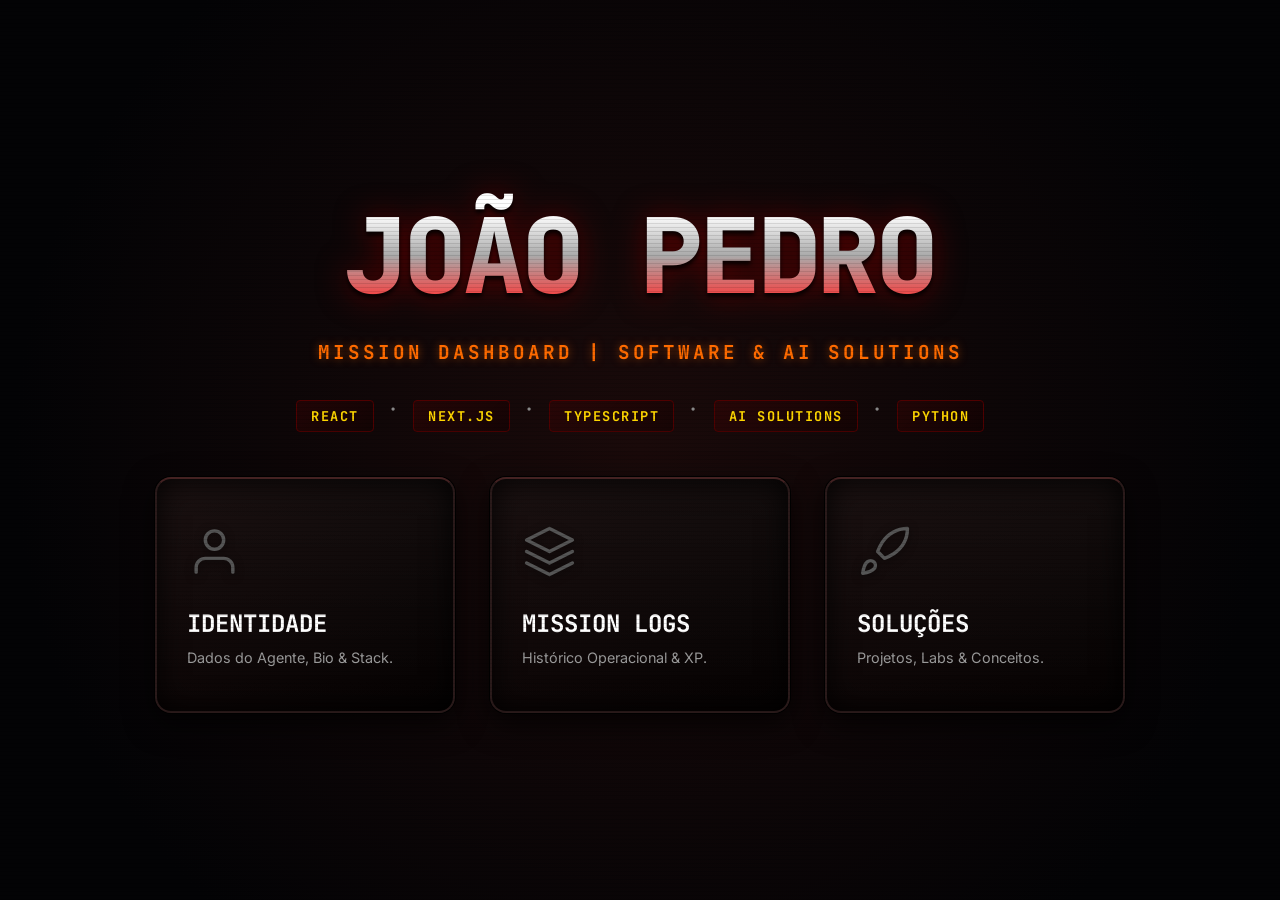
==== commit de9cc792: "feat: update portfolio to reflect new position at Prática and focus on AI solutions" ====
--- a/index.html
+++ b/index.html
@@ -13,10 +13,10 @@
 
     <div class="intro-container" id="welcome-screen">
         <h1 class="glitch" data-text="João Pedro">João Pedro</h1>
-        <p class="subtitle">Mission Dashboard | Front-End & Security</p>
+        <p class="subtitle">Mission Dashboard | Software & AI Solutions</p>
 
         <div class="tech-stack-bar">
-            <span>React</span> • <span>Next.js</span> • <span>TypeScript</span> • <span>Security</span> •
+            <span>React</span> • <span>Next.js</span> • <span>TypeScript</span> • <span>AI Solutions</span> •
             <span>Python</span>
         </div>
 
@@ -75,108 +75,147 @@
 
         <article id="sobre" class="content-section">
             <div class="section-header">
-                <h2 class="glitch-title">Agente <span class="highlight">01</span></h2>
-                <p class="section-desc">Identificação e Matriz de Competências.</p>
+                <h2 class="glitch-title">Perfil <span class="highlight">Do Agente</span></h2>
+                <p class="section-desc">Resumo Operacional e Background Técnico.</p>
             </div>
 
             <div class="dashboard-grid">
-                <div class="dash-card identity-card" data-tilt>
+
+                <div class="dash-card identity-card" data-tilt style="grid-column: span 1;">
                     <div class="id-top">
                         <div class="avatar-frame">
                             <span class="avatar-initials">JP</span>
                         </div>
                         <div class="id-info">
                             <h3>João Pedro</h3>
-                            <span class="id-role">Software Engineering Student</span>
-                            <p class="id-tagline">Construindo interfaces escaláveis e experiências seguras.</p>
-                        </div>
-                    </div>
-                    <div class="id-hidden-data">
-                        <div class="data-row">
-                            <span class="label">Loc:</span> <span class="value">Pouso Alegre, MG</span>
-                        </div>
-                        <div class="data-row">
-                            <span class="label">Org:</span> <span class="value">HT Cabos</span>
-                        </div>
-                        <div class="data-row">
-                            <span class="label">Goal:</span> <span class="value">Front-End & Sec Architecture</span>
-                        </div>
-                    </div>
-                </div>
-
-                <div class="dash-card summary-card" data-tilt>
-                    <div class="summary-block">
-                        <div class="block-icon">💻</div>
-                        <h4>Front-End Core</h4>
-                        <p>React, Next.js e TypeScript são minhas ferramentas diárias para criar interfaces vivas.</p>
-                    </div>
-                    <div class="summary-block highlight-block">
-                        <div class="block-icon">🛡️</div>
-                        <h4>Security Base</h4>
-                        <p>Background em Blue Team. Aplico conceitos de segurança desde a primeira linha de código.</p>
-                    </div>
-                    <div class="summary-block">
-                        <div class="block-icon">🔄</div>
-                        <h4>Fullstack Vision</h4>
-                        <p>Uso Python e SQL para entender o ciclo completo do dado, do banco ao pixel.</p>
-                    </div>
-                </div>
-
-                <div class="dash-card stack-card" data-tilt>
-                    <h3>Tech Arsenal</h3>
-                    <div class="stack-category">
-                        <span class="cat-name">Core</span>
-                        <div class="chips">
-                            <span class="chip">React</span><span class="chip">Next.js</span><span
-                                class="chip">TypeScript</span>
-                        </div>
-                    </div>
-                    <div class="stack-category">
-                        <span class="cat-name">Base</span>
-                        <div class="chips">
-                            <span class="chip">HTML5</span><span class="chip">CSS3</span><span
-                                class="chip">JavaScript</span><span class="chip">Logic</span>
-                        </div>
-                    </div>
-                    <div class="stack-category">
-                        <span class="cat-name">Data/Back</span>
-                        <div class="chips">
-                            <span class="chip">Python</span><span class="chip">SQL</span><span
-                                class="chip">Firebase</span>
-                        </div>
-                    </div>
-                    <div class="stack-category">
-                        <span class="cat-name">Tools</span>
-                        <div class="chips">
-                            <span class="chip">Git</span><span class="chip">GCP</span><span class="chip">Figma</span>
-                        </div>
-                    </div>
-                </div>
-
-                <div class="dash-card edu-card" data-tilt>
-                    <h3>Academic Log</h3>
-                    <div class="edu-list">
-                        <div class="edu-item">
-                            <span class="year">2029</span>
-                            <div class="edu-details">
-                                <h4>Engenharia de Software</h4>
-                                <span class="place">Inatel</span>
-                                <span class="edu-badge">Bacharelado</span>
-                            </div>
-                        </div>
-                        <div class="edu-item">
-                            <span class="year">2022</span>
-                            <div class="edu-details">
-                                <h4> Tecnico em Telecomunicações</h4>
-                                <span class="place">ETEC</span>
-                                <span class="edu-badge">Técnico</span>
-                            </div>
-                        </div>
-                    </div>
-                    <div class="cert-mini">
-                        <span>🏆 Google Cloud Associate</span>
-                        <span>🏆 Ethical Hacking</span>
-                    </div>
+                            <div class="tech-tag">LVL 21 (21 Anos)</div>
+                            <p class="id-tagline">Assistente de Desenvolvimento (IA) & Future Software Engineer</p>
+                        </div>
+                    </div>
+
+                    <div class="specs-list">
+                        <div class="spec-row">
+                            <span class="spec-label">Localização:</span>
+                            <span class="spec-value">Pouso Alegre, MG</span>
+                        </div>
+                        <div class="spec-row">
+                            <span class="spec-label">Formação Base:</span>
+                            <span class="spec-value">Técnico em Telecom</span>
+                        </div>
+                        <div class="spec-row">
+                            <span class="spec-label">Formação Atual:</span>
+                            <span class="spec-value">Eng. Software (Inatel)</span>
+                        </div>
+                    </div>
+                </div>
+
+                <div class="dash-card bio-card" data-tilt
+                    style="grid-column: span 2; border-top: 3px solid var(--iron-gold);">
+
+                    <div class="bio-block">
+                        <h4 class="bio-title"><span class="icon">🧬</span> Origem & Inspiração</h4>
+                        <p class="bio-text">
+                            Minha jornada na tecnologia não foi por acaso. Inspirado pelo meu irmão, decidi trilhar o
+                            mesmo caminho da lógica e da inovação.
+                        </p>
+                        <p class="bio-text">
+                            Comecei no hardware com Técnico em Telecomunicações, mas descobri que minha verdadeira
+                            vocação estava em Engenharia de Software. Hoje, aprendo a unificar essa base técnica com a
+                            engenharia moderna.
+                        </p>
+                    </div>
+
+                    <div class="tech-mindset"
+                        style="margin: 20px 0; padding: 20px; background: rgba(0,0,0,0.3); border-radius: 8px; border: 1px solid rgba(255,255,255,0.05);">
+                        <div class="mindset-header">
+                            <h3
+                                style="font-size: 1.1rem; color: #fff; margin-bottom: 10px; display: flex; align-items: center; gap: 8px;">
+                                <span class="icon">⚙️</span> Engineering Mindset
+                            </h3>
+                            <p class="mindset-desc"
+                                style="font-size: 0.9rem; color: #aaa; line-height: 1.5; margin-bottom: 20px;">
+                                Na posição atual (Prática), meu foco está na integração e escalabilidade de soluções baseadas em Inteligência Artificial.
+                                Evoluindo da mentalidade de "fazer funcionar" para "fazer escalar", adoto protocolos rígidos para garantir
+                                que os sistemas sejam robustos, inovadores e seguros.
+                            </p>
+                        </div>
+
+                        <div class="protocols-grid"
+                            style="display: grid; grid-template-columns: repeat(auto-fit, minmax(200px, 1fr)); gap: 15px;">
+                            <div class="protocol-item"
+                                style="background: rgba(255,255,255,0.03); padding: 15px; border-radius: 6px; border: 1px solid rgba(255,255,255,0.05);">
+                                <div class="p-header"
+                                    style="display: flex; justify-content: space-between; margin-bottom: 8px;">
+                                    <span class="p-badge"
+                                        style="font-size: 0.6rem; background: rgba(212, 175, 55, 0.1); color: var(--iron-gold); padding: 2px 6px; border-radius: 4px;">CORE</span>
+                                    <h4 style="font-size: 0.85rem; color: #fff;">Clean Code</h4>
+                                </div>
+                                <p style="font-size: 0.8rem; color: #888; line-height: 1.4;">
+                                    Código é lido muito mais vezes do que é escrito. Aplico a regra do
+                                    <strong>Escoteiro (Boy Scout)</strong>: sempre deixo o arquivo mais limpo do que
+                                    encontrei.
+                                </p>
+                            </div>
+
+                            <div class="protocol-item"
+                                style="background: rgba(255,255,255,0.03); padding: 15px; border-radius: 6px; border: 1px solid rgba(255,255,255,0.05);">
+                                <div class="p-header"
+                                    style="display: flex; justify-content: space-between; margin-bottom: 8px;">
+                                    <span class="p-badge"
+                                        style="font-size: 0.6rem; background: rgba(212, 175, 55, 0.1); color: var(--iron-gold); padding: 2px 6px; border-radius: 4px;">LOGIC</span>
+                                    <h4 style="font-size: 0.85rem; color: #fff;">KISS & DRY</h4>
+                                </div>
+                                <p style="font-size: 0.8rem; color: #888; line-height: 1.4;">
+                                    <strong>Keep It Simple:</strong> A solução mais simples é a melhor.
+                                    <strong>Don't Repeat Yourself:</strong> Centralizo lógicas para evitar redundância.
+                                </p>
+                            </div>
+
+                            <div class="protocol-item"
+                                style="background: rgba(255,255,255,0.03); padding: 15px; border-radius: 6px; border: 1px solid rgba(255,255,255,0.05);">
+                                <div class="p-header"
+                                    style="display: flex; justify-content: space-between; margin-bottom: 8px;">
+                                    <span class="p-badge"
+                                        style="font-size: 0.6rem; background: rgba(212, 175, 55, 0.1); color: var(--iron-gold); padding: 2px 6px; border-radius: 4px;">ARCH</span>
+                                    <h4 style="font-size: 0.85rem; color: #fff;">SOLID</h4>
+                                </div>
+                                <p style="font-size: 0.8rem; color: #888; line-height: 1.4;">
+                                    Construção de componentes desacoplados (SRP). Uso abstrações para criar sistemas
+                                    flexíveis (OCP/DIP).
+                                </p>
+                            </div>
+                        </div>
+                    </div>
+
+                    <div class="divider-line" style="height: 1px; background: rgba(255,255,255,0.1); margin: 20px 0;">
+                    </div>
+
+                    <div class="bio-block">
+                        <h4 class="bio-title"><span class="icon">🔋</span> Offline Protocols (Hobbies)</h4>
+                        <div class="hobbies-container">
+                            <div class="hobby-item">
+                                <span class="h-icon">⚽</span>
+                                <div class="h-desc">
+                                    <strong>Futebol</strong>
+                                </div>
+                            </div>
+
+                            <div class="hobby-item">
+                                <span class="h-icon">🎮</span>
+                                <div class="h-desc">
+                                    <strong>Video Games</strong>
+                                </div>
+                            </div>
+
+                            <div class="hobby-item">
+                                <span class="h-icon">❤️</span>
+                                <div class="h-desc">
+                                    <strong>Relacionamento</strong>
+                                </div>
+                            </div>
+                        </div>
+                    </div>
+
                 </div>
             </div>
         </article>
@@ -194,11 +233,41 @@
                     <div class="mission-marker active"></div>
                     <div class="mission-card active-mission">
                         <div class="mission-top">
-                            <span class="mission-code">LOG #003 // CURRENT</span>
+                            <span class="mission-code">LOG #004 // CURRENT</span>
+                            <span class="role-badge">Assistente de Desenvolvimento</span>
+                        </div>
+                        <h3>Prática</h3>
+                        <p class="mission-date">Jun 2026 - Presente</p>
+
+                        <div class="mission-body">
+                            <div class="mission-col">
+                                <h4>🧩 O que eu faço</h4>
+                                <ul>
+                                    <li>Apoio ao desenvolvimento, testes, implementação e sustentação de soluções baseadas em Inteligência Artificial.</li>
+                                    <li>Participação na construção de POCs e validação de novas tecnologias.</li>
+                                    <li>Suporte técnico ao Centro de Excelência (CoE) de IA.</li>
+                                </ul>
+                            </div>
+                            <div class="mission-col">
+                                <h4>🎯 Impacto</h4>
+                                <ul>
+                                    <li>Integração e parametrização de ferramentas de IA para aplicações corporativas.</li>
+                                    <li>Contribuição para a padronização, governança e escalabilidade de soluções de IA.</li>
+                                </ul>
+                            </div>
+                        </div>
+                    </div>
+                </div>
+
+                <div class="mission-entry left" data-tilt>
+                    <div class="mission-marker"></div>
+                    <div class="mission-card">
+                        <div class="mission-top">
+                            <span class="mission-code">LOG #003 // ARCHIVED</span>
                             <span class="role-badge">Estagiário em Dev</span>
                         </div>
                         <h3>HT Cabos e Tecnologia</h3>
-                        <p class="mission-date">Nov 2025 - Presente</p>
+                        <p class="mission-date">Nov 2025 - Jun 2026</p>
 
                         <div class="mission-body">
                             <div class="mission-col">
@@ -222,11 +291,11 @@
                     </div>
                 </div>
 
-                <div class="mission-entry left" data-tilt>
+                <div class="mission-entry right" data-tilt>
                     <div class="mission-marker security"></div>
                     <div class="mission-card security-mission">
                         <div class="mission-top">
-                            <span class="mission-code">LOG #002 // ARCUIVED</span>
+                            <span class="mission-code">LOG #002 // ARCHIVED</span>
                             <span class="role-badge sec-badge">Estagiário em CyberSec</span>
                         </div>
                         <h3>Instituto Nacional de Telecomunicações</h3>
@@ -253,7 +322,7 @@
                     </div>
                 </div>
 
-                <div class="mission-entry right" data-tilt>
+                <div class="mission-entry left" data-tilt>
                     <div class="mission-marker"></div>
                     <div class="mission-card">
                         <div class="mission-top">
@@ -482,26 +551,6 @@
                     </div>
                 </div>
 
-                <div class="lab-section">
-                    <h3 class="lab-title">Laboratory & Concepts</h3>
-                    <div class="lab-grid">
-                        <div class="lab-card" data-tilt>
-                            <div class="lab-icon">🚧</div>
-                            <h4>Meu Instrutor App</h4>
-                            <p>App mobile em Flutter para gestão de treinos. (Em Dev)</p>
-                        </div>
-                        <div class="lab-card" data-tilt>
-                            <div class="lab-icon">⚡</div>
-                            <h4>Internet Carbon</h4>
-                            <p>Artigo interativo sobre infraestrutura web e pegada de carbono.</p>
-                        </div>
-                        <div class="lab-card" data-tilt>
-                            <div class="lab-icon">🎮</div>
-                            <h4>C++ Simulator</h4>
-                            <p>Simulador de campeonatos usando lógica de C++ puro.</p>
-                        </div>
-                    </div>
-                </div>
 
             </div>
         </article>
--- a/style.css
+++ b/style.css
@@ -141,7 +141,11 @@
     position: relative;
     overflow: hidden;
     text-align: left;
-    transition: all 0.4s cubic-bezier(0.165, 0.84, 0.44, 1);
+
+    /* FIX: Transições específicas para a GPU */
+    transition: transform 0.4s cubic-bezier(0.165, 0.84, 0.44, 1), border-color 0.4s, box-shadow 0.4s;
+    will-change: transform, box-shadow;
+
     box-shadow: inset 0 0 30px rgba(0, 0, 0, 0.9), 0 10px 30px rgba(0, 0, 0, 0.7), 0 0 0 1px rgba(0, 0, 0, 1);
 }
 
@@ -238,6 +242,10 @@
     overflow-y: auto;
     backdrop-filter: blur(20px);
     border: 1px solid rgba(255, 51, 51, 0.1);
+
+    /* FIX: Aceleração por hardware para renderização fluida */
+    will-change: opacity;
+    transform: translateZ(0);
 }
 
 #content-layer.visible {
@@ -1556,4 +1564,347 @@
     .fake-browser {
         width: 90%;
     }
+}
+
+/* --- ADIÇÕES PARA O CONTEÚDO NOVO DO SOBRE --- */
+
+/* Badge de Nível (Idade) */
+.level-badge {
+    background: var(--iron-gold);
+    color: #000;
+    font-family: var(--tech-font);
+    font-weight: 800;
+    font-size: 0.75rem;
+    padding: 2px 8px;
+    border-radius: 4px;
+    display: inline-block;
+    margin-bottom: 5px;
+}
+
+/* Módulo Namorada (Barra de Energia) */
+.life-module {
+    margin-bottom: 20px;
+    background: rgba(255, 51, 102, 0.05);
+    /* Um fundo leve avermelhado */
+    padding: 10px;
+    border-radius: 6px;
+    border: 1px solid rgba(255, 51, 102, 0.2);
+}
+
+.module-header {
+    display: flex;
+    align-items: center;
+    gap: 10px;
+    margin-bottom: 5px;
+}
+
+.mod-name {
+    color: #fff;
+    font-weight: 600;
+    font-size: 0.9rem;
+}
+
+.mod-desc {
+    font-size: 0.75rem;
+    color: #aaa;
+    margin-bottom: 8px;
+}
+
+.energy-bar {
+    width: 100%;
+    height: 12px;
+    background: #222;
+    border-radius: 10px;
+    overflow: hidden;
+}
+
+.energy-bar .fill {
+    height: 100%;
+    background: linear-gradient(90deg, #ff3366, #ff99cc);
+    /* Gradiente Rosa/Amor Tech */
+    font-family: var(--tech-font);
+    font-size: 0.6rem;
+    color: #fff;
+    display: flex;
+    align-items: center;
+    justify-content: center;
+    font-weight: bold;
+}
+
+/* Grid de Hobbies */
+.hobbies-grid {
+    display: flex;
+    gap: 10px;
+}
+
+.hobby-chip {
+    flex: 1;
+    display: flex;
+    align-items: center;
+    gap: 10px;
+    background: #111;
+    border: 1px solid #333;
+    padding: 8px;
+    border-radius: 6px;
+    transition: 0.3s;
+}
+
+.hobby-chip:hover {
+    border-color: var(--iron-gold);
+    background: #1a1a1a;
+}
+
+.hobby-icon {
+    font-size: 1.2rem;
+}
+
+.hobby-info {
+    display: flex;
+    flex-direction: column;
+}
+
+.hobby-info strong {
+    color: #ddd;
+    font-size: 0.8rem;
+}
+
+.hobby-info span {
+    font-size: 0.65rem;
+    color: #666;
+    text-transform: uppercase;
+}
+
+/* --- ESTILOS DO NOVO PERFIL (SOBRE) --- */
+
+/* Ajustes da Identidade */
+.tech-tag {
+    background: rgba(255, 255, 255, 0.1);
+    border: 1px solid rgba(255, 255, 255, 0.2);
+    color: var(--iron-gold);
+    font-family: var(--tech-font);
+    font-size: 0.75rem;
+    padding: 4px 8px;
+    border-radius: 4px;
+    display: inline-block;
+    margin-bottom: 8px;
+    font-weight: 700;
+}
+
+.specs-list {
+    margin-top: 25px;
+    border-top: 1px dashed rgba(255, 255, 255, 0.1);
+    padding-top: 15px;
+}
+
+.spec-row {
+    display: flex;
+    justify-content: space-between;
+    margin-bottom: 12px;
+    font-size: 0.85rem;
+    border-bottom: 1px solid rgba(255, 255, 255, 0.03);
+    padding-bottom: 5px;
+}
+
+.spec-label {
+    color: #666;
+    font-family: var(--tech-font);
+}
+
+.spec-value {
+    color: #ccc;
+    text-align: right;
+}
+
+/* Estilos do Card Bio (Direita) */
+.bio-block {
+    padding: 10px 5px;
+}
+
+.bio-title {
+    color: #fff;
+    font-size: 1.1rem;
+    margin-bottom: 15px;
+    display: flex;
+    align-items: center;
+    gap: 10px;
+}
+
+.bio-title .icon {
+    font-size: 1.2rem;
+    background: rgba(255, 255, 255, 0.05);
+    width: 30px;
+    height: 30px;
+    display: flex;
+    align-items: center;
+    justify-content: center;
+    border-radius: 50%;
+}
+
+.bio-text {
+    color: #999;
+    font-size: 0.95rem;
+    line-height: 1.6;
+    margin-bottom: 15px;
+}
+
+.bio-text strong {
+    color: var(--iron-gold);
+}
+
+.divider-line {
+    height: 1px;
+    background: linear-gradient(90deg, transparent, rgba(255, 255, 255, 0.1), transparent);
+    margin: 20px 0;
+}
+
+/* Container de Hobbies */
+.hobbies-container {
+    display: grid;
+    grid-template-columns: repeat(auto-fit, minmax(200px, 1fr));
+    gap: 15px;
+}
+
+.hobby-item {
+    display: flex;
+    align-items: center;
+    gap: 12px;
+    background: rgba(0, 0, 0, 0.3);
+    padding: 12px;
+    border-radius: 8px;
+    border: 1px solid rgba(255, 255, 255, 0.05);
+    transition: 0.3s;
+}
+
+.hobby-item:hover {
+    background: rgba(255, 255, 255, 0.05);
+    border-color: var(--iron-orange);
+    transform: translateX(5px);
+}
+
+.h-icon {
+    font-size: 1.5rem;
+}
+
+.h-desc {
+    display: flex;
+    flex-direction: column;
+}
+
+.h-desc strong {
+    color: #eee;
+    font-size: 0.9rem;
+}
+
+.h-desc span {
+    color: #666;
+    font-size: 0.75rem;
+}
+
+/* Mobile Ajuste */
+@media (max-width: 900px) {
+    .dash-card.bio-card {
+        grid-column: span 1 !important;
+        /* Força ficar em 1 coluna no celular */
+    }
+
+    .hobbies-container {
+        grid-template-columns: 1fr;
+    }
+}
+
+/* --- ESTILOS DO MINDSET TÉCNICO --- */
+
+.tech-mindset {
+    display: flex;
+    flex-direction: column;
+    gap: 25px;
+    background: linear-gradient(160deg, rgba(15, 15, 20, 0.95), rgba(5, 5, 5, 0.98));
+}
+
+.mindset-header h3 {
+    color: #fff;
+    font-size: 1.3rem;
+    margin-bottom: 10px;
+    display: flex;
+    align-items: center;
+    gap: 10px;
+}
+
+.mindset-desc {
+    color: #aaa;
+    font-size: 0.95rem;
+    line-height: 1.6;
+    max-width: 800px;
+}
+
+/* Grid dos Protocolos */
+.protocols-grid {
+    display: grid;
+    grid-template-columns: repeat(auto-fit, minmax(250px, 1fr));
+    gap: 20px;
+    margin-top: 10px;
+}
+
+.protocol-item {
+    background: rgba(255, 255, 255, 0.03);
+    border: 1px solid rgba(255, 255, 255, 0.05);
+    padding: 20px;
+    border-radius: 8px;
+    transition: 0.3s ease;
+    position: relative;
+    overflow: hidden;
+}
+
+.protocol-item:hover {
+    background: rgba(255, 255, 255, 0.07);
+    border-color: var(--royal-gold);
+    transform: translateY(-5px);
+}
+
+/* Badge do Protocolo (Core, Logic, Arch) */
+.p-header {
+    display: flex;
+    justify-content: space-between;
+    align-items: center;
+    margin-bottom: 12px;
+}
+
+.p-badge {
+    font-family: var(--tech-font);
+    font-size: 0.65rem;
+    background: rgba(212, 175, 55, 0.15);
+    /* Royal Gold escuro */
+    color: var(--royal-gold);
+    padding: 3px 8px;
+    border-radius: 4px;
+    border: 1px solid rgba(212, 175, 55, 0.3);
+    font-weight: 800;
+    letter-spacing: 1px;
+}
+
+.protocol-item h4 {
+    color: #fff;
+    font-size: 1rem;
+    margin: 0;
+}
+
+.protocol-item p {
+    color: #888;
+    font-size: 0.85rem;
+    line-height: 1.5;
+}
+
+.protocol-item p strong {
+    color: #ddd;
+}
+
+/* Ajuste Mobile */
+@media (max-width: 900px) {
+    .protocols-grid {
+        grid-template-columns: 1fr;
+    }
+
+    .tech-mindset {
+        padding: 20px;
+    }
 }
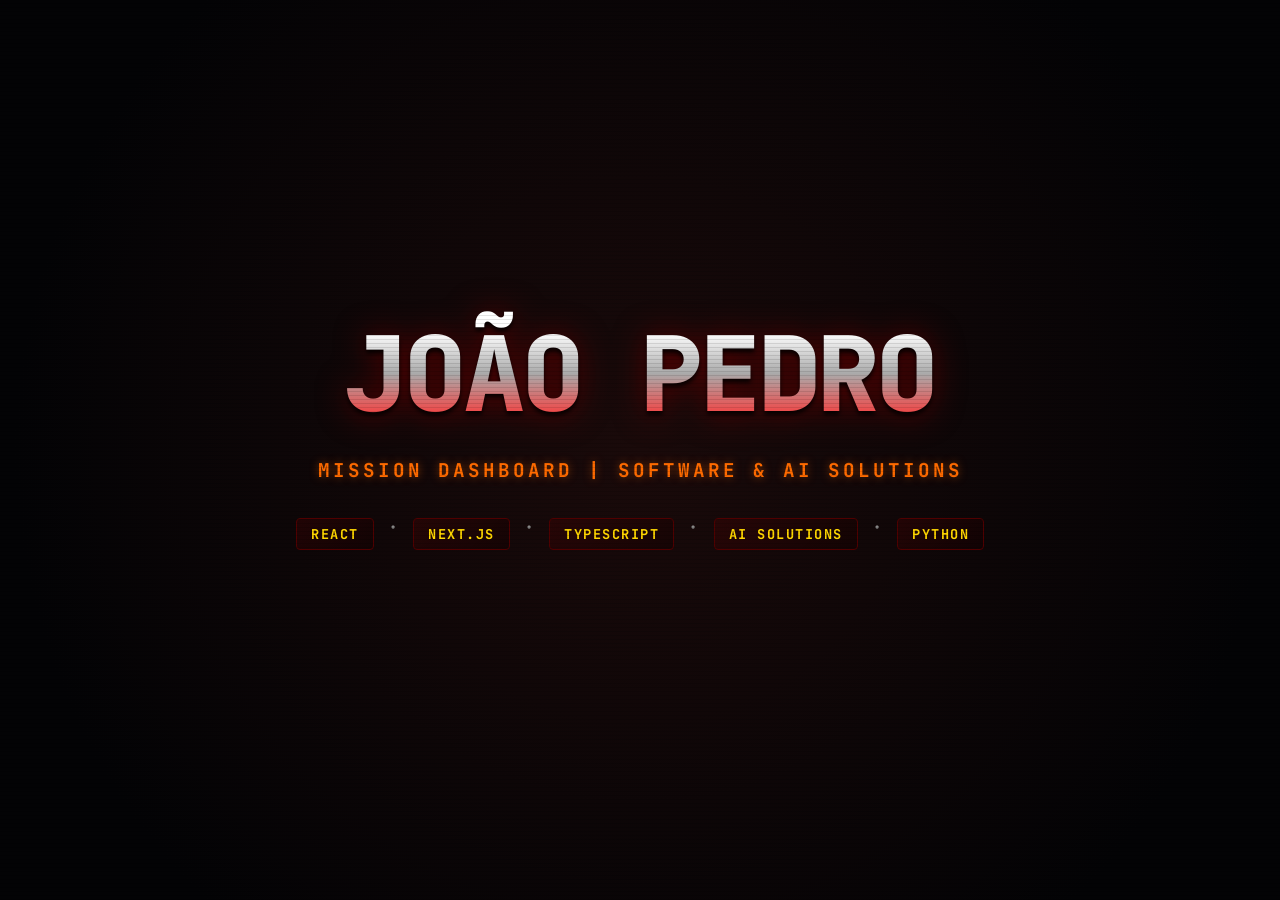
==== commit 3a1c401c: "feat: implement dynamic component loading system and add new profile, career, and project pages" ====
--- a/index.html
+++ b/index.html
@@ -20,49 +20,7 @@
             <span>Python</span>
         </div>
 
-        <div class="menu-grid">
-            <div class="menu-card" data-target="sobre">
-                <div class="card-content">
-                    <svg class="card-icon" viewBox="0 0 24 24" fill="none" stroke="currentColor" stroke-width="1.5"
-                        stroke-linecap="round" stroke-linejoin="round">
-                        <path d="M20 21v-2a4 4 0 0 0-4-4H8a4 4 0 0 0-4 4v2"></path>
-                        <circle cx="12" cy="7" r="4"></circle>
-                    </svg>
-                    <h3>Identidade</h3>
-                    <p>Dados do Agente, Bio & Stack.</p>
-                </div>
-                <div class="card-glow"></div>
-            </div>
-
-            <div class="menu-card" data-target="carreira">
-                <div class="card-content">
-                    <svg class="card-icon" viewBox="0 0 24 24" fill="none" stroke="currentColor" stroke-width="1.5"
-                        stroke-linecap="round" stroke-linejoin="round">
-                        <path d="M12 2L2 7l10 5 10-5-10-5zM2 17l10 5 10-5M2 12l10 5 10-5"></path>
-                    </svg>
-                    <h3>Mission Logs</h3>
-                    <p>Histórico Operacional & XP.</p>
-                </div>
-                <div class="card-glow"></div>
-            </div>
-
-            <div class="menu-card projects-card" data-target="projetos">
-                <div class="card-content">
-                    <svg class="card-icon" viewBox="0 0 24 24" fill="none" stroke="currentColor" stroke-width="1.5"
-                        stroke-linecap="round" stroke-linejoin="round">
-                        <path
-                            d="M4.5 16.5c-1.5 1.26-2 5-2 5s3.74-.5 5-2c.71-.84.7-2.13-.09-2.91a2.18 2.18 0 0 0-2.91-.09z">
-                        </path>
-                        <path
-                            d="m12 15-3-3a22 22 0 0 1 2-3.95A12.88 12.88 0 0 1 22 2c0 2.72-.78 7.5-6 11a22.35 22.35 0 0 1-4 2z">
-                        </path>
-                    </svg>
-                    <h3>Soluções</h3>
-                    <p>Projetos, Labs & Conceitos.</p>
-                </div>
-                <div class="card-glow"></div>
-            </div>
-        </div>
+        <div id="menu-container"></div>
     </div>
 
     <main id="content-layer" class="hidden">
@@ -73,487 +31,9 @@
             Voltar ao Menu
         </button>
 
-        <article id="sobre" class="content-section">
-            <div class="section-header">
-                <h2 class="glitch-title">Perfil <span class="highlight">Do Agente</span></h2>
-                <p class="section-desc">Resumo Operacional e Background Técnico.</p>
-            </div>
-
-            <div class="dashboard-grid">
-
-                <div class="dash-card identity-card" data-tilt style="grid-column: span 1;">
-                    <div class="id-top">
-                        <div class="avatar-frame">
-                            <span class="avatar-initials">JP</span>
-                        </div>
-                        <div class="id-info">
-                            <h3>João Pedro</h3>
-                            <div class="tech-tag">LVL 21 (21 Anos)</div>
-                            <p class="id-tagline">Assistente de Desenvolvimento (IA) & Future Software Engineer</p>
-                        </div>
-                    </div>
-
-                    <div class="specs-list">
-                        <div class="spec-row">
-                            <span class="spec-label">Localização:</span>
-                            <span class="spec-value">Pouso Alegre, MG</span>
-                        </div>
-                        <div class="spec-row">
-                            <span class="spec-label">Formação Base:</span>
-                            <span class="spec-value">Técnico em Telecom</span>
-                        </div>
-                        <div class="spec-row">
-                            <span class="spec-label">Formação Atual:</span>
-                            <span class="spec-value">Eng. Software (Inatel)</span>
-                        </div>
-                    </div>
-                </div>
-
-                <div class="dash-card bio-card" data-tilt
-                    style="grid-column: span 2; border-top: 3px solid var(--iron-gold);">
-
-                    <div class="bio-block">
-                        <h4 class="bio-title"><span class="icon">🧬</span> Origem & Inspiração</h4>
-                        <p class="bio-text">
-                            Minha jornada na tecnologia não foi por acaso. Inspirado pelo meu irmão, decidi trilhar o
-                            mesmo caminho da lógica e da inovação.
-                        </p>
-                        <p class="bio-text">
-                            Comecei no hardware com Técnico em Telecomunicações, mas descobri que minha verdadeira
-                            vocação estava em Engenharia de Software. Hoje, aprendo a unificar essa base técnica com a
-                            engenharia moderna.
-                        </p>
-                    </div>
-
-                    <div class="tech-mindset"
-                        style="margin: 20px 0; padding: 20px; background: rgba(0,0,0,0.3); border-radius: 8px; border: 1px solid rgba(255,255,255,0.05);">
-                        <div class="mindset-header">
-                            <h3
-                                style="font-size: 1.1rem; color: #fff; margin-bottom: 10px; display: flex; align-items: center; gap: 8px;">
-                                <span class="icon">⚙️</span> Engineering Mindset
-                            </h3>
-                            <p class="mindset-desc"
-                                style="font-size: 0.9rem; color: #aaa; line-height: 1.5; margin-bottom: 20px;">
-                                Na posição atual (Prática), meu foco está na integração e escalabilidade de soluções baseadas em Inteligência Artificial.
-                                Evoluindo da mentalidade de "fazer funcionar" para "fazer escalar", adoto protocolos rígidos para garantir
-                                que os sistemas sejam robustos, inovadores e seguros.
-                            </p>
-                        </div>
-
-                        <div class="protocols-grid"
-                            style="display: grid; grid-template-columns: repeat(auto-fit, minmax(200px, 1fr)); gap: 15px;">
-                            <div class="protocol-item"
-                                style="background: rgba(255,255,255,0.03); padding: 15px; border-radius: 6px; border: 1px solid rgba(255,255,255,0.05);">
-                                <div class="p-header"
-                                    style="display: flex; justify-content: space-between; margin-bottom: 8px;">
-                                    <span class="p-badge"
-                                        style="font-size: 0.6rem; background: rgba(212, 175, 55, 0.1); color: var(--iron-gold); padding: 2px 6px; border-radius: 4px;">CORE</span>
-                                    <h4 style="font-size: 0.85rem; color: #fff;">Clean Code</h4>
-                                </div>
-                                <p style="font-size: 0.8rem; color: #888; line-height: 1.4;">
-                                    Código é lido muito mais vezes do que é escrito. Aplico a regra do
-                                    <strong>Escoteiro (Boy Scout)</strong>: sempre deixo o arquivo mais limpo do que
-                                    encontrei.
-                                </p>
-                            </div>
-
-                            <div class="protocol-item"
-                                style="background: rgba(255,255,255,0.03); padding: 15px; border-radius: 6px; border: 1px solid rgba(255,255,255,0.05);">
-                                <div class="p-header"
-                                    style="display: flex; justify-content: space-between; margin-bottom: 8px;">
-                                    <span class="p-badge"
-                                        style="font-size: 0.6rem; background: rgba(212, 175, 55, 0.1); color: var(--iron-gold); padding: 2px 6px; border-radius: 4px;">LOGIC</span>
-                                    <h4 style="font-size: 0.85rem; color: #fff;">KISS & DRY</h4>
-                                </div>
-                                <p style="font-size: 0.8rem; color: #888; line-height: 1.4;">
-                                    <strong>Keep It Simple:</strong> A solução mais simples é a melhor.
-                                    <strong>Don't Repeat Yourself:</strong> Centralizo lógicas para evitar redundância.
-                                </p>
-                            </div>
-
-                            <div class="protocol-item"
-                                style="background: rgba(255,255,255,0.03); padding: 15px; border-radius: 6px; border: 1px solid rgba(255,255,255,0.05);">
-                                <div class="p-header"
-                                    style="display: flex; justify-content: space-between; margin-bottom: 8px;">
-                                    <span class="p-badge"
-                                        style="font-size: 0.6rem; background: rgba(212, 175, 55, 0.1); color: var(--iron-gold); padding: 2px 6px; border-radius: 4px;">ARCH</span>
-                                    <h4 style="font-size: 0.85rem; color: #fff;">SOLID</h4>
-                                </div>
-                                <p style="font-size: 0.8rem; color: #888; line-height: 1.4;">
-                                    Construção de componentes desacoplados (SRP). Uso abstrações para criar sistemas
-                                    flexíveis (OCP/DIP).
-                                </p>
-                            </div>
-                        </div>
-                    </div>
-
-                    <div class="divider-line" style="height: 1px; background: rgba(255,255,255,0.1); margin: 20px 0;">
-                    </div>
-
-                    <div class="bio-block">
-                        <h4 class="bio-title"><span class="icon">🔋</span> Offline Protocols (Hobbies)</h4>
-                        <div class="hobbies-container">
-                            <div class="hobby-item">
-                                <span class="h-icon">⚽</span>
-                                <div class="h-desc">
-                                    <strong>Futebol</strong>
-                                </div>
-                            </div>
-
-                            <div class="hobby-item">
-                                <span class="h-icon">🎮</span>
-                                <div class="h-desc">
-                                    <strong>Video Games</strong>
-                                </div>
-                            </div>
-
-                            <div class="hobby-item">
-                                <span class="h-icon">❤️</span>
-                                <div class="h-desc">
-                                    <strong>Relacionamento</strong>
-                                </div>
-                            </div>
-                        </div>
-                    </div>
-
-                </div>
-            </div>
-        </article>
-
-        <article id="carreira" class="content-section">
-            <div class="section-header">
-                <h2 class="glitch-title">Mission <span class="highlight">Logs</span></h2>
-                <p class="section-desc">Arquivo de Operações e Experiência de Campo.</p>
-            </div>
-
-            <div class="mission-timeline">
-                <div class="mission-line"></div>
-
-                <div class="mission-entry right" data-tilt>
-                    <div class="mission-marker active"></div>
-                    <div class="mission-card active-mission">
-                        <div class="mission-top">
-                            <span class="mission-code">LOG #004 // CURRENT</span>
-                            <span class="role-badge">Assistente de Desenvolvimento</span>
-                        </div>
-                        <h3>Prática</h3>
-                        <p class="mission-date">Jun 2026 - Presente</p>
-
-                        <div class="mission-body">
-                            <div class="mission-col">
-                                <h4>🧩 O que eu faço</h4>
-                                <ul>
-                                    <li>Apoio ao desenvolvimento, testes, implementação e sustentação de soluções baseadas em Inteligência Artificial.</li>
-                                    <li>Participação na construção de POCs e validação de novas tecnologias.</li>
-                                    <li>Suporte técnico ao Centro de Excelência (CoE) de IA.</li>
-                                </ul>
-                            </div>
-                            <div class="mission-col">
-                                <h4>🎯 Impacto</h4>
-                                <ul>
-                                    <li>Integração e parametrização de ferramentas de IA para aplicações corporativas.</li>
-                                    <li>Contribuição para a padronização, governança e escalabilidade de soluções de IA.</li>
-                                </ul>
-                            </div>
-                        </div>
-                    </div>
-                </div>
-
-                <div class="mission-entry left" data-tilt>
-                    <div class="mission-marker"></div>
-                    <div class="mission-card">
-                        <div class="mission-top">
-                            <span class="mission-code">LOG #003 // ARCHIVED</span>
-                            <span class="role-badge">Estagiário em Dev</span>
-                        </div>
-                        <h3>HT Cabos e Tecnologia</h3>
-                        <p class="mission-date">Nov 2025 - Jun 2026</p>
-
-                        <div class="mission-body">
-                            <div class="mission-col">
-                                <h4>🧩 O que eu faço</h4>
-                                <ul>
-                                    <li>Desenvolvimento de interfaces dinâmicas com <strong>React & Next.js</strong>.
-                                    </li>
-                                    <li>Foco total em UX/UI, responsividade e GIT.</li>
-                                    <li>Integração de APIs e regras de negócio no Front-end.</li>
-                                </ul>
-                            </div>
-                            <div class="mission-col">
-                                <h4>🎯 Impacto</h4>
-                                <ul>
-                                    <li>Melhoria na usabilidade dos sistemas internos.</li>
-                                    <li>Resolução ativa de bugs críticos em produção.</li>
-                                    <li>Código limpo, tipado (TS) e componentizado.</li>
-                                </ul>
-                            </div>
-                        </div>
-                    </div>
-                </div>
-
-                <div class="mission-entry right" data-tilt>
-                    <div class="mission-marker security"></div>
-                    <div class="mission-card security-mission">
-                        <div class="mission-top">
-                            <span class="mission-code">LOG #002 // ARCHIVED</span>
-                            <span class="role-badge sec-badge">Estagiário em CyberSec</span>
-                        </div>
-                        <h3>Instituto Nacional de Telecomunicações</h3>
-                        <p class="mission-date">Fev 2025 - Ago 2025</p>
-
-                        <div class="mission-body">
-                            <div class="mission-col">
-                                <h4>🧩 O que eu faço</h4>
-                                <ul>
-                                    <li>Execução de testes de segurança e análise técnica de vulnerabilidades.</li>
-                                    <li>Monitoramento contínuo de ameaças e resposta a incidentes.</li>
-                                    <li>Liderança da plataforma de conscientização <strong>Hacker Rangers</strong>.</li>
-                                </ul>
-                            </div>
-                            <div class="mission-col">
-                                <h4>🎯 Impacto</h4>
-                                <ul>
-                                    <li>Mitigação de riscos e correção de falhas críticas em sistemas.</li>
-                                    <li>Garantia de conformidade com normas e boas práticas de segurança.</li>
-                                    <li>Aumento do engajamento e da cultura de segurança na instituição.</li>
-                                </ul>
-                            </div>
-                        </div>
-                    </div>
-                </div>
-
-                <div class="mission-entry left" data-tilt>
-                    <div class="mission-marker"></div>
-                    <div class="mission-card">
-                        <div class="mission-top">
-                            <span class="mission-code">LOG #001 // ARCHIVED</span>
-                            <span class="role-badge">Suporte Técnico</span>
-                        </div>
-                        <h3>Refrinova Serviços</h3>
-                        <p class="mission-date">Ago 2023 - Out 2024</p>
-
-                        <div class="mission-body">
-                            <div class="mission-col">
-                                <h4>🧩 O que eu faço</h4>
-                                <ul>
-                                    <li>Planejamento, desenvolvimento e suporte ao software <strong>ArkMedes</strong>.
-                                    </li>
-                                    <li>Gestão administrativa: orçamentos, emissão de NFs e controle de estoque.</li>
-                                    <li>Análise de dados operacionais e acompanhamento de demandas.</li>
-                                </ul>
-                            </div>
-                            <div class="mission-col">
-                                <h4>🎯 Impacto</h4>
-                                <ul>
-                                    <li>Garantia da eficiência e usabilidade do software para os usuários.</li>
-                                    <li>Otimização e organização dos processos internos da empresa.</li>
-                                    <li>Suporte direto à tomada de decisões estratégicas baseadas em dados.</li>
-                                </ul>
-                            </div>
-                        </div>
-                    </div>
-                </div>
-
-                <div class="mission-entry center-entry" data-tilt>
-                    <div class="volunt-card">
-                        <div class="volunt-icon">❤️</div>
-                        <h3>Side Mission: Human</h3>
-                        <p>Voluntariado na Primeira Igreja Batista. Liderança de eventos, ensino de música e ações
-                            sociais com crianças e comunidade.</p>
-                        <span class="human-tag">Social Impact</span>
-                    </div>
-                </div>
-            </div>
-
-            <div class="royal-divider">
-                <div class="line"></div>
-                <div class="diamond"></div>
-                <div class="line"></div>
-            </div>
-
-            <div class="archive-section">
-                <h3 class="block-title royal-gold">Base Acadêmica</h3>
-
-                <div class="holo-grid">
-                    <div class="holo-card" data-tilt>
-                        <div class="scan-line"></div>
-                        <div class="holo-content">
-                            <div class="holo-header">
-                                <div class="holo-icon">🎓</div>
-                                <div class="holo-title-group">
-                                    <h4>Engenharia de Software</h4>
-                                    <span class="institution">Inatel</span>
-                                </div>
-                                <div class="holo-year">2029</div>
-                            </div>
-
-                            <div class="progress-container">
-                                <div class="progress-label">Status: Em andamento (20%)</div>
-                                <div class="progress-track">
-                                    <div class="progress-fill" style="width: 20%;"></div>
-                                </div>
-                            </div>
-
-                            <div class="holo-details">
-                                <p>Foco em arquitetura de sistemas escaláveis, algoritmos complexos e liderança técnica.
-                                </p>
-                            </div>
-                        </div>
-                    </div>
-
-                    <div class="holo-card finished" data-tilt>
-                        <div class="scan-line"></div>
-                        <div class="holo-content">
-                            <div class="holo-header">
-                                <div class="holo-icon">📡</div>
-                                <div class="holo-title-group">
-                                    <h4>Telecomunicações</h4>
-                                    <span class="institution">Etec Getúlio Vargas</span>
-                                </div>
-                                <div class="holo-year">2022</div>
-                            </div>
-
-                            <div class="progress-container">
-                                <div class="progress-label">Status: Concluído</div>
-                                <div class="progress-track">
-                                    <div class="progress-fill full"></div>
-                                </div>
-                            </div>
-
-                            <div class="holo-details">
-                                <p>Infraestrutura de redes, transmissão de dados e fundamentos de hardware.</p>
-                            </div>
-                        </div>
-                    </div>
-
-                    <div class="holo-card finished" data-tilt>
-                        <div class="scan-line"></div>
-                        <div class="holo-content">
-                            <div class="holo-header">
-                                <div class="holo-icon">💻</div>
-                                <div class="holo-title-group">
-                                    <h4>Informática TI</h4>
-                                    <span class="institution">Microcamp</span>
-                                </div>
-                                <div class="holo-year">2019</div>
-                            </div>
-
-                            <div class="progress-container">
-                                <div class="progress-label">Status: Concluído</div>
-                                <div class="progress-track">
-                                    <div class="progress-fill full"></div>
-                                </div>
-                            </div>
-
-                            <div class="holo-details">
-                                <p>Base lógica de programação e manutenção de computadores.</p>
-                            </div>
-                        </div>
-                    </div>
-                </div>
-            </div>
-
-            <div class="archive-section">
-                <h3 class="block-title">Specs <span class="highlight">&</span> Upgrades</h3>
-
-                <div class="chips-grid">
-                    <div class="skill-chip google" data-tilt>
-                        <div class="chip-glow"></div>
-                        <div class="chip-icon">☁️</div>
-                        <div class="chip-info">
-                            <h4>GCP Associate</h4>
-                            <span>Cloud Infrastructure</span>
-                        </div>
-                        <div class="chip-status">VERIFIED</div>
-                    </div>
-
-                    <div class="skill-chip security" data-tilt>
-                        <div class="chip-glow"></div>
-                        <div class="chip-icon">🛡️</div>
-                        <div class="chip-info">
-                            <h4>Ethical Hacking</h4>
-                            <span>Cyber Defense</span>
-                        </div>
-                        <div class="chip-status">VERIFIED</div>
-                    </div>
-                </div>
-            </div>
-        </article>
-
-        <article id="projetos" class="content-section">
-            <div class="section-header">
-                <h2 class="glitch-title">Soluções <span class="highlight">&</span> Labs</h2>
-                <p class="section-desc">Development Log: Produção vs. Conceito.</p>
-            </div>
-
-            <div class="projects-wrapper">
-
-                <div class="project-showcase" data-tilt>
-                    <div class="project-preview refrinova-bg">
-                        <div class="status-badge production">EM PRODUÇÃO</div>
-                        <div class="fake-browser">
-                            <div class="dots"><span></span><span></span><span></span></div>
-                            <div class="url">refrinova.ind.br</div>
-                        </div>
-                    </div>
-                    <div class="project-details">
-                        <div class="proj-header">
-                            <h3>Refrinova Institucional</h3>
-                            <span class="type-tag">Corporate</span>
-                        </div>
-                        <p class="desc">Plataforma institucional desenvolvida para a indústria de refrigeração.</p>
-
-                        <div class="proj-grid">
-                            <div>
-                                <h4>🧠 O Problema</h4>
-                                <p class="small">Cliente precisava de presença digital e SEO posicionado.</p>
-                            </div>
-                            <div>
-                                <h4>🛠 Solução</h4>
-                                <p class="small">Site otimizado focado em performance e conversão.</p>
-                            </div>
-                        </div>
-
-                        <div class="tech-stack"><span>HTML5</span><span>CSS3</span><span>SEO</span></div>
-                        <a href="https://refrinova.ind.br" target="_blank" class="btn-project">Acessar Sistema ↗</a>
-                    </div>
-                </div>
-
-                <div class="project-showcase" data-tilt>
-                    <div class="project-preview futebol-bg">
-                        <div class="status-badge hobby">HOBBY / FUN</div>
-                        <div class="fake-browser">
-                            <div class="dots"><span></span><span></span><span></span></div>
-                            <div class="url">futebol-stats.app</div>
-                        </div>
-                    </div>
-                    <div class="project-details">
-                        <div class="proj-header">
-                            <h3>Futebol dos Amigos</h3>
-                            <span class="type-tag">Data Viz</span>
-                        </div>
-                        <p class="desc">Dashboard interativo para gerenciar estatísticas de futebol amador.</p>
-
-                        <div class="proj-grid">
-                            <div>
-                                <h4>🧠 A Ideia</h4>
-                                <p class="small">Acabar com as discussões sobre quem é o artilheiro.</p>
-                            </div>
-                            <div>
-                                <h4>🛠 Tech</h4>
-                                <p class="small">Lógica JS pura para manipulação de arrays e DOM.</p>
-                            </div>
-                        </div>
-
-                        <div class="tech-stack"><span>JS Vanilla</span><span>GitHub Pages</span></div>
-                        <a href="https://joaopedrochiachio.github.io/futebol-dos-amigos/" target="_blank"
-                            class="btn-project">Ver Dashboard ⚽</a>
-                    </div>
-                </div>
-
-
-            </div>
-        </article>
+        <div id="page-sobre"></div>
+        <div id="page-carreira"></div>
+        <div id="page-projetos"></div>
 
     </main>
     <div id="lightning-flash"></div>
